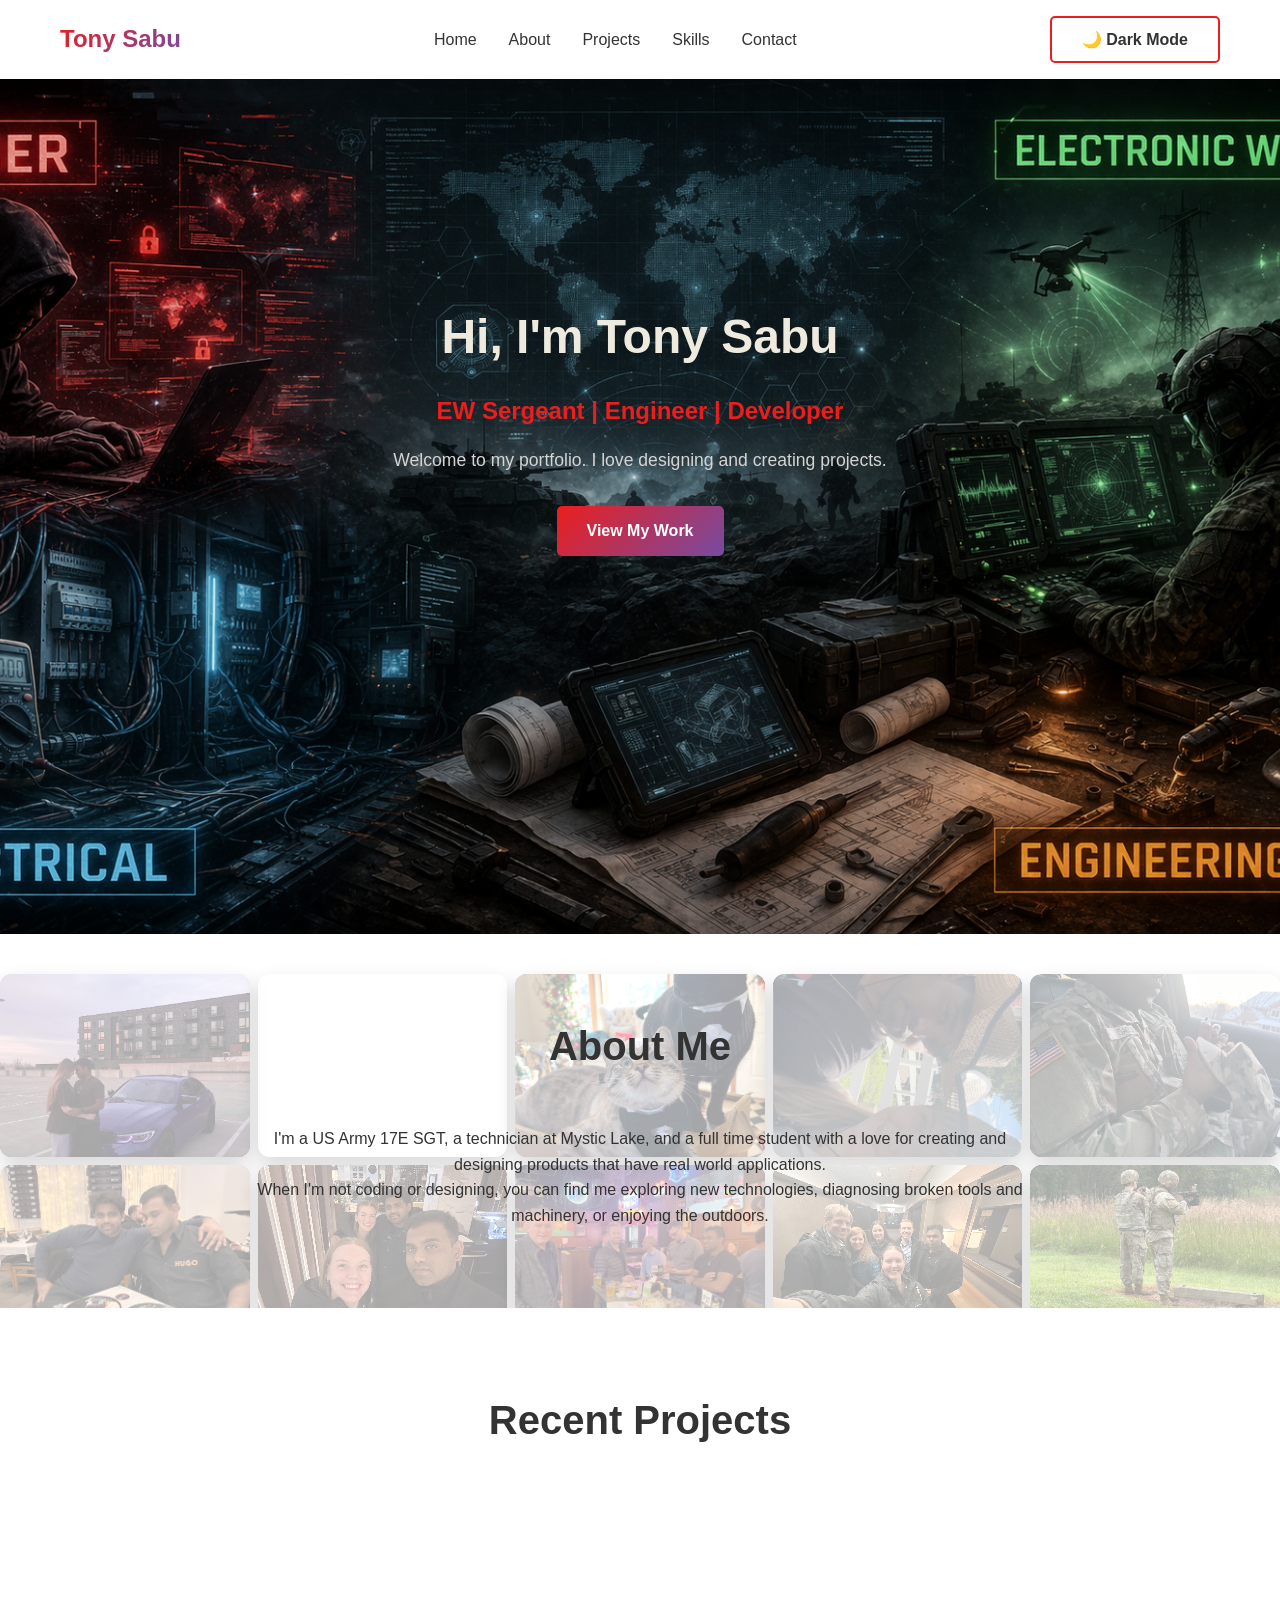
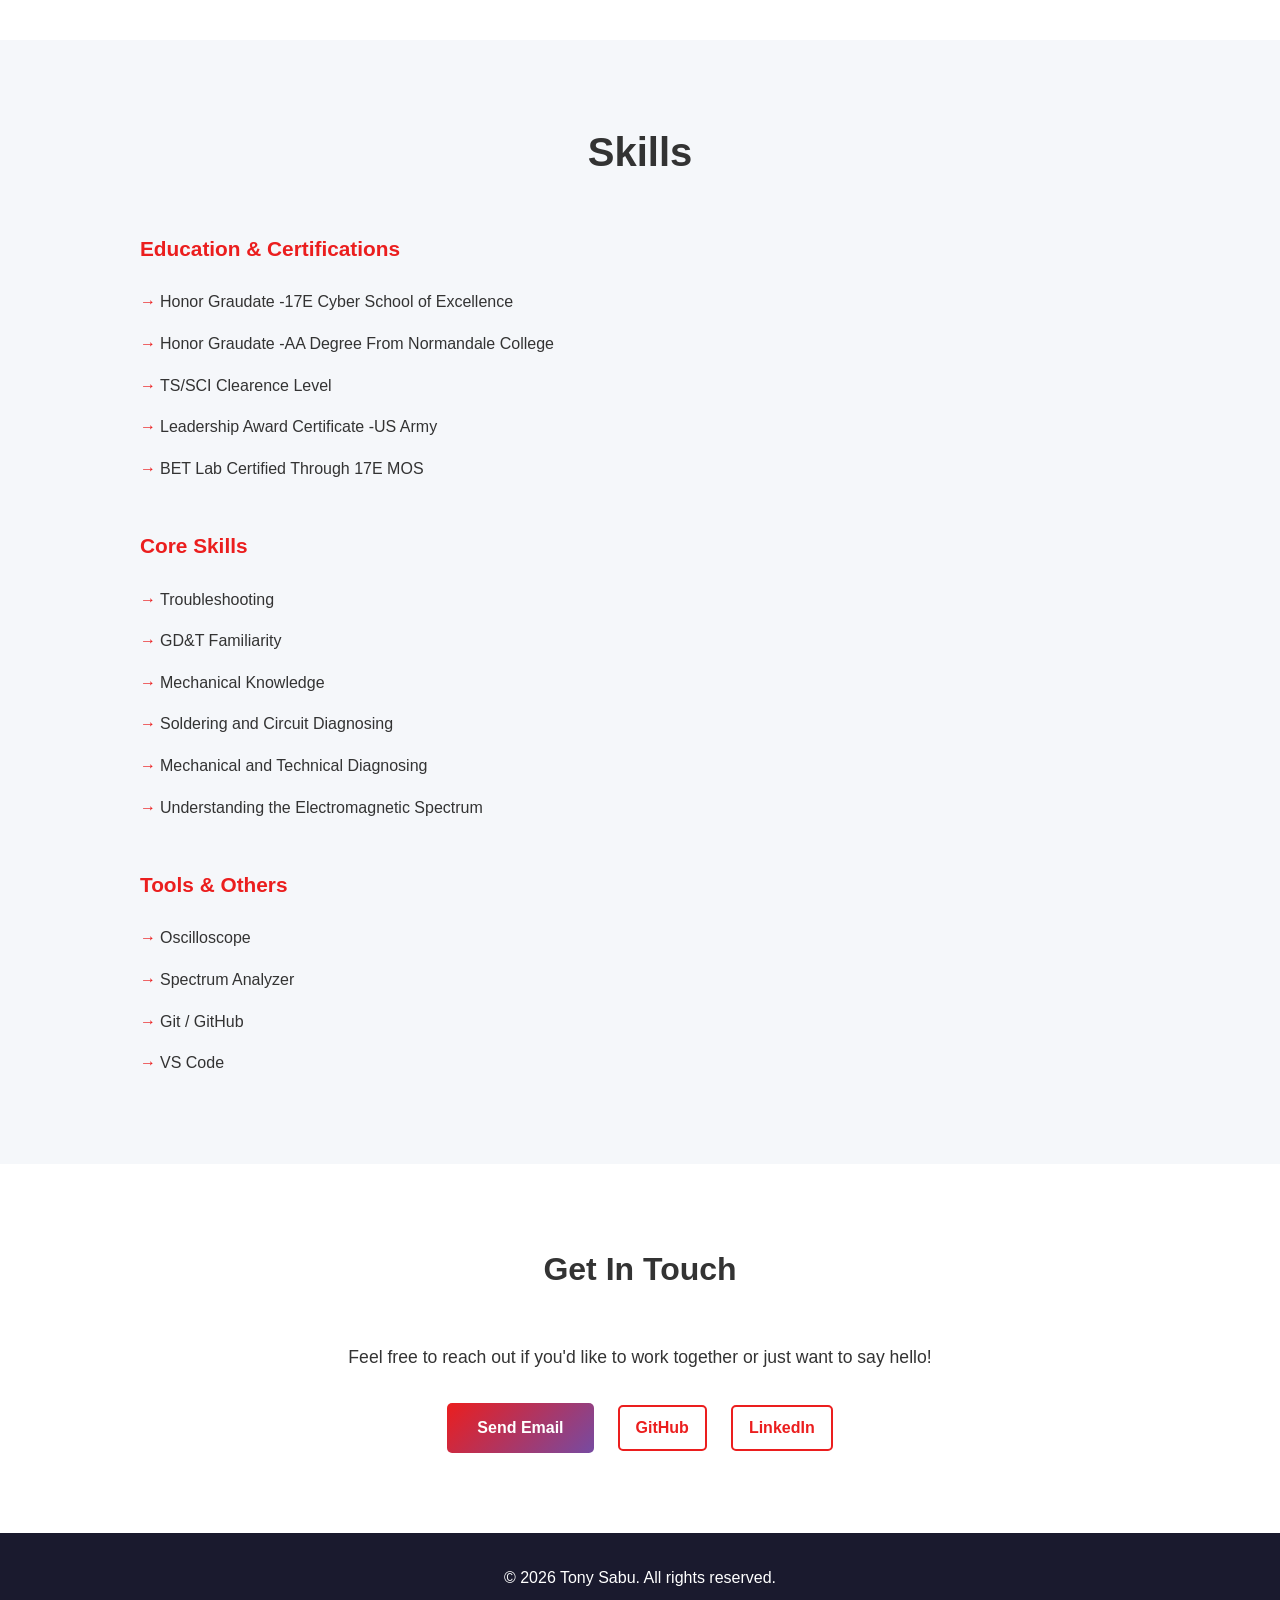
==== index.html @ 17c0d535 "Update index.html" ====
<!DOCTYPE html>
<html lang="en">
<head>
    <meta charset="UTF-8">
    <meta name="viewport" content="width=device-width, initial-scale=1.0">
    <meta name="description" content="Professional portfolio website">
    <title>Tony Sabu - Portfolio</title>
    <link rel="stylesheet" href="style.css">
</head>
<body>
    <!-- Navigation -->
    <nav class="navbar">
        <div class="container">
            <div class="logo">Tony Sabu</div>
            <ul class="nav-menu">
                <li><a href="#home" class="nav-link">Home</a></li>
                <li><a href="#about" class="nav-link">About</a></li>
                <li><a href="#projects" class="nav-link">Projects</a></li>
                <li><a href="#skills" class="nav-link">Skills</a></li>
                <li><a href="#contact" class="nav-link">Contact</a></li>
            </ul>
            <button id="themeToggle" class="btn btn-secondary theme-toggle" type="button" aria-label="Toggle dark mode">Dark Mode</button>
            <div class="hamburger">
                <span></span>
                <span></span>
                <span></span>
            </div>
        </div>
    </nav>

    <!-- Hero Section -->
    <section id="home" class="hero">
        <div class="container">
            <div class="hero-content">
                <h1>Hi, I'm Tony Sabu</h1>
                <p class="hero-subtitle">EW Sergeant | Engineer | Developer</p>
                <p class="hero-description">Welcome to my portfolio. I love designing and creating projects.</p>
                <a href="#projects" class="btn btn-primary">View My Work</a>
            </div>
        </div>
    </section>

    <!-- About Section -->
    <section id="about" class="about">
        <div class="container">
            <h2>About Me</h2>
            <div class="about-content">
                <p>I'm a US Army 17E SGT, a technician at Mystic Lake, and a full time student with a love for creating and designing products that have real world applications.</p>
                <p>When I'm not coding or designing, you can find me exploring new technologies, diagnosing broken tools and machinery, or enjoying the outdoors.</p>
            </div>
            <div class="about-grid">
                <div class="about-img" style="background-image: url('about1.JPEG')"></div>
                <div class="about-img" style="background-image: url('about2.JPG')"></div>
                <div class="about-img" style="background-image: url('about3.jpg')"></div>
                <div class="about-img" style="background-image: url('about4.JPG')"></div>
                <div class="about-img" style="background-image: url('about5.jpg')"></div>
                <div class="about-img" style="background-image: url('about6.jpg')"></div>
                <div class="about-img" style="background-image: url('about7.jpg')"></div>
                <div class="about-img" style="background-image: url('about8.JPEG')"></div>
                <div class="about-img" style="background-image: url('about9.jpg')"></div>
                <div class="about-img" style="background-image: url('about10.jpg')"></div>
                
            </div>
            
        </div>
    </section>

    <!-- Projects Section -->
    <section id="projects" class="projects">
        <div class="container">
            <h2>Recent Projects</h2>
            <div class="projects-grid">
                <!-- Project 1 -->
                <div class="project-card">
                    <div class="project-image" style="background: url('335ix%20Background1.jpg')center/cover no-repeat;/*linear-gradient(135deg, #667eea 0%, #764ba2 100%);*/"></div>
                    <div class="project-content">
                        <h3>Project 335ix BMW</h3>
                        <p>Rebuilt A N55 BMW Engine and Redesigned Headlights</p>
                        <div class="project-tags">
                            <span class="tag">Mechanical Knowledge</span>
                            <span class="tag">CAD</span>
                            <span class="tag">3D Printing</span>
                        </div>
                        <a href="project1" class="project-link">View Project →</a>
                    </div>
                </div>

                <!-- Project 2 -->
                <div class="project-card">
                    <div class="project-image" style="background: url('CBR600%20Background1.jpg')center/cover no-repeat;/*linear-gradient(135deg, #f093fb 0%, #f5576c 100%);*/"></div>
                    <div class="project-content">
                        <h3>Project CBR600RR Honda</h3>
                        <p>Diagnosed and Fixed Broken CBR600RR Honda Motorcycle</p>
                        <div class="project-tags">
                            <span class="tag">Mechanical Knowledge</span>
                            <span class="tag">Electrical Knowledge/Diagnosing</span>
                        </div>
                        <a href="project2" class="project-link">View Project →</a>
                    </div>
                </div>

                <!-- Project 3 -->
                <div class="project-card">
                    <div class="project-image" style="background: url('Horse%20Background2.jpg')center/cover no-repeat;/*linear-gradient(135deg, #4facfe 0%, #00f2fe 100%);*/"></div>
                    <div class="project-content">
                        <h3>Project Horse</h3>
                        <p>Designed a 3D Model of an Ancient Sculpture</p>
                        <div class="project-tags">
                            <span class="tag">3D Printing</span>
                            <span class="tag">Designing</span>
                            <span class="tag">Modeling</span>
                        </div>
                        <a href="project3" class="project-link">View Project →</a>
                    </div>
                </div>
            </div>
        </div>
    </section>

    <!-- Skills Section -->
    <section id="skills" class="skills">
        <div class="container">
            <h2>Skills</h2>
            <div class="skills-grid">
                <div class="skill-category">
                    <h3>Education & Certifications</h3>
                    <ul>
                        <li>Honor Graudate -17E Cyber School of Excellence</li>
                         <li>Honor Graudate -AA Degree From Normandale College</li>
                         <li>TS/SCI Clearence Level</li>
                         <li>Leadership Award Certificate -US Army</li>
                        <li>BET Lab Certified Through 17E MOS</li>
                    </ul>
                </div>
                <div class="skill-category">
                    <h3>Core Skills</h3>
                    <ul>
                        <li>Troubleshooting</li>
                        <li>GD&T Familiarity</li>
                        <li>Mechanical Knowledge</li>
                        <li>Soldering and Circuit Diagnosing</li>
                        <li>Mechanical and Technical Diagnosing</li>
                        <li>Understanding the Electromagnetic Spectrum</li>
                    </ul>
                </div>
                <div class="skill-category">
                    <h3>Tools & Others</h3>
                    <ul>
                        <li>Oscilloscope</li>
                        <li>Spectrum Analyzer</li>
                        <li>Git / GitHub</li>
                        <li>VS Code</li>
                    </ul>
                </div>
            </div>
        </div>
    </section>

    <!-- Contact Section -->
    <section id="contact" class="contact">
        <div class="container">
            <h2>Get In Touch</h2>
            <p>Feel free to reach out if you'd like to work together or just want to say hello!</p>
            <div class="contact-content">
                <a href="mailto:tonysabu21@gmail.com" class="btn btn-primary">Send Email</a>
                <div class="social-links">
                    <a href="https://github.com/tonysabu21" target="_blank" class="social-link">GitHub</a>
                    <a href="https://www.linkedin.com/in/tony-sabu21" target="_blank" class="social-link">LinkedIn</a>
                </div>
            </div>
        </div>
    </section>

    <!-- Footer -->
    <footer class="footer">
        <div class="container">
            <p>&copy; 2026 Tony Sabu. All rights reserved.</p>
        </div>
    </footer>

    <script src="script.js"></script>
<script>
const images = document.querySelectorAll('.about-img');

const observer = new IntersectionObserver((entries) => {
    entries.forEach((entry, index) => {
        if (entry.isIntersecting) {
            setTimeout(() => {
                entry.target.classList.add('show');
            }, index * 80); // stagger effect
        }
    });
}, {
    threshold: 0.2
});

images.forEach(img => observer.observe(img));
</script>
</body>
</html>
---- style.css ----
/* ==================== Variables & Reset ==================== */
:root {
    --primary-color: #eb1e1e; /*#667eea*/
    --secondary-color: #764ba2;
    --dark-bg: #1a1a2e;
    --light-bg: #f5f7fa;
    --text-dark: #333;
    --text-light: #d6d4d4;
    --white: #ffffff;
    --border-color: #e0e0e0;
    --transition: all 0.3s ease;
    --dull-white: #EEEADE;

    --bg: var(--white);
    --nav-bg: var(--white);
    --section-bg: var(--light-bg);
    --card-bg: var(--white);
    --text-color: var(--text-dark);
    --tag-bg: #eef1f6;
    --tag-text: var(--primary-color);
    --footer-bg: var(--dark-bg);
    --footer-text: var(--white);
}

* {
    margin: 0;
    padding: 0;
    box-sizing: border-box;
}

html {
    scroll-behavior: smooth;
}

body {
    font-family: 'Segoe UI', Tahoma, Geneva, Verdana, sans-serif;
    line-height: 1.6;
    color: var(--text-color);
    background-color: var(--bg);
}

body.dark-mode {
    --bg: #0e101a;
    --nav-bg: rgba(15, 18, 32, 0.96);
    --section-bg: #14182f;
    --card-bg: #1f233f;
    --text-color: #e6e8ff;
    --tag-bg: rgba(255, 255, 255, 0.08);
    --tag-text: #8ab4ff;
    --footer-bg: #0b0d19;
    --footer-text: #d6d4d4;
    --primary-color: #8b5cf6;
    --secondary-color: #38bdf8;
}

body.dark-mode .about-img::before {
    background: rgba(0, 0, 0, 0.55);
}

/* ==================== Container ==================== */
.container {
    max-width: 1200px;
    margin: 0 auto;
    padding: 0 20px;
}

/* ==================== Navigation ==================== */
.navbar {
    position: sticky;
    top: 0;
    background-color: var(--nav-bg);
    box-shadow: 0 2px 10px rgba(0, 0, 0, 0.1);
    z-index: 100;
}

.navbar .container {
    display: flex;
    justify-content: space-between;
    align-items: center;
    padding: 1rem 20px;
}

.theme-toggle {
    border: 2px solid var(--primary-color);
    background: transparent;
    color: var(--text-color);
    padding: 0.65rem 1rem;
    border-radius: 999px;
    font-weight: 600;
    transition: var(--transition);
}

.theme-toggle:hover,
.theme-toggle:focus {
    background: var(--primary-color);
    color: var(--white);
}

.logo {
    font-size: 1.5rem;
    font-weight: bold;
    background: linear-gradient(135deg, var(--primary-color), var(--secondary-color));
    -webkit-background-clip: text;
    -webkit-text-fill-color: transparent;
    background-clip: text;
}

.nav-menu {
    display: flex;
    list-style: none;
    gap: 2rem;
}

.nav-link {
    text-decoration: none;
    color: var(--text-color);
    width: 100%;
}

.hamburger {
    display: none;
    flex-direction: column;
    cursor: pointer;
}

.hamburger span {
    width: 25px;
    height: 3px;
    background-color: var(--text-color);
}

/* ==================== Hero Section ==================== */
.hero {
    
    background-image: url('Portfolio%20Background%202.png');
    background-size: cover;
    background-position: center;
    background-repeat: no-repeat;
    height: 95vh;
    padding: 220px 0;
    text-align: center;
    position: relative;
}

.hero::before {
    content: '';
    position: absolute;
    top: 0;
    left: 0;
    right: 0;
    bottom: 0;
    background: rgba(0, 0, 0, 0.1);
    z-index: 1;
}

.hero-content {
    position: relative;
    z-index: 2;
}

.hero-content h1 {
    font-size: 3rem;
    margin-bottom: 1rem;
    color: var(--dull-white);
}

.hero-subtitle {
    font-size: 1.5rem;
    color: var(--primary-color);
    margin-bottom: 1rem;
    font-weight: 600;
}

.hero-description {
    font-size: 1.1rem;
    color: var(--text-light);
    margin-bottom: 2rem;
}

/* ==================== Buttons ==================== */
.btn {
    display: inline-block;
    padding: 12px 30px;
    border: none;
    border-radius: 5px;
    font-size: 1rem;
    font-weight: 600;
    cursor: pointer;
    text-decoration: none;
    transition: var(--transition);
    text-align: center;
}

.btn-primary {
    background: linear-gradient(135deg, var(--primary-color), var(--secondary-color));
    color: var(--white);
}

.btn-secondary {
    border: 2px solid var(--primary-color);
    background: transparent;
    color: var(--text-color);
}

.btn-primary:hover,
.btn-secondary:hover {
    transform: translateY(-3px);
    box-shadow: 0 10px 25px rgba(102, 126, 234, 0.3);
}

/* ==================== About Section ==================== */
/*.about {
    padding: 80px 0;
    background-color: var(--section-bg);
}*/
.about {
    position: relative;
    padding: 80px 0;
    overflow: hidden;
}
.about h2,
.projects h2,
.skills h2,
.contact h2 {
    font-size: 2.5rem;
    margin-bottom: 3rem;
    text-align: center;
    color: var(--text-color);
}

.about-content {
    max-width: 800px;
    margin: 0 auto;
    text-align: center;
}

.about-content,
.about h2 {
    position: relative;
    z-index: 2;
}

.about-grid {
    position: absolute;
    inset: 0;
    display: grid;
    grid-template-columns: repeat(5, 1fr);
    gap: 8px;
    z-index: 0;
    opacity: 1;


}
/* ==================== About Images ==================== */
.about-img {
    width: 100%;
    padding-top: 70%;
    background-size: cover;
    background-position: center;
    border-radius: 12px;

    position: relative;
    overflow: hidden;

    transform: translateY(40px);
    transition: transform 0.4s ease, box-shadow 0.4s ease;

    box-shadow: 0 8px 20px rgba(0,0,0,0.15);
    cursor: pointer;
}

.about-img::before {
    content: "";
    position: absolute;
    inset: 0;

    background: rgba(255, 255, 255, 0.65);

    transition: opacity 0.35s ease;
    z-index: 1;
}

.about-img.show {
    opacity: 1;
    transform: translateY(0);
}
.about-img {
    position: relative;
}

.about-img > * {
    position: relative;
    z-index: 2;
}

.about-img:hover {
    transform: scale(1.07);
    box-shadow: 0 14px 35px rgba(0,0,0,0.25);
    z-index: 2;
}

.about-img:hover::before {
    opacity: 0;
}
/* responsive */
@media (max-width: 768px) {
    .about-grid {
        grid-template-columns: repeat(2, 1fr);
    }
}
/* when visible */
.about-img.show {
    opacity: 1;
    transform: translateY(0);
}

/* ==================== Projects Section ==================== */
.projects {
    padding: 80px 0;
}

.projects-grid {
    display: grid;
    grid-template-columns: repeat(auto-fit, minmax(300px, 1fr));
    gap: 30px;
}

.project-card {
    background: var(--card-bg);
    border-radius: 10px;
    overflow: hidden;
    box-shadow:  0 5px 15px rgba(0, 0, 0, 0.1);
    transition: var(--transition);
}

.project-card:hover {
    transform: translateY(-10px);
    box-shadow: 0 15px 30px rgba(0, 0, 0, 0.2);
}
.project-image {
    width: 100%;
    height: 300px;
    background-size: cover;
    background-position: center;
    background-repeat: no-repeat;
}
/*.project-image {
    width: 100%;
    height: 300px;
    background-size: cover;
    background-position: center;
}*/

.project-content {
    padding: 2rem;
}

.project-content h3 {
    font-size: 1.5rem;
    margin-bottom: 1rem;
    color: var(--text-color);
}

.project-content p {
    color: var(--text-color);
    margin-bottom: 1rem;
    font-size: 0.95rem;
}

.project-tags {
    display: flex;
    flex-wrap: wrap;
    gap: 0.5rem;
    margin-bottom: 1rem;
}

.tag {
    display: inline-block;
    background-color: var(--tag-bg);
    color: var(--tag-text);
    padding: 0.35rem 0.75rem;
    border-radius: 20px;
    font-size: 0.85rem;
    font-weight: 600;
}

.project-link {
    color: var(--primary-color);
    text-decoration: none;
    font-weight: 600;
    transition: var(--transition);
}

.project-link:hover {
    color: var(--secondary-color);
}

/* ==================== Skills Section ==================== */
.skills {
    padding: 80px 0;
    background-color: var(--section-bg);
}

.skills-grid {
    display: grid;
    grid-template-columns: repeat(auto-fit, minmax(250px, 1fr));
    gap: 40px;
    max-width: 1000px;
    margin: 0 auto;
}

.skill-category h3 {
    font-size: 1.3rem;
    color: var(--primary-color);
    margin-bottom: 1rem;
}

.skill-category ul {
    list-style: none;
}

.skill-category li {
    padding: 0.5rem 0;
    color: var(--text-color);
    position: relative;
    padding-left: 20px;
}

.skill-category li:before {
    content: '→';
    position: absolute;
    left: 0;
    color: var(--primary-color);
    font-weight: bold;
}

/* ==================== Contact Section ==================== */
.contact {
    padding: 80px 0;
    text-align: center;
}

.contact p {
    font-size: 1.1rem;
    color: var(--text-color);
    margin-bottom: 2rem;
    max-width: 600px;
    margin-left: auto;
    margin-right: auto;
}

.contact-content {
    display: flex;
    justify-content: center;
    align-items: center;
    gap: 3rem;
    flex-wrap: wrap;
}

.social-links {
    display: flex;
    gap: 1.5rem;
}

.social-link {
    color: var(--primary-color);
    text-decoration: none;
    font-weight: 600;
    transition: var(--transition);
    padding: 0.5rem 1rem;
    border: 2px solid var(--primary-color);
    border-radius: 5px;
}

.footer {
    background-color: var(--footer-bg);
    color: var(--footer-text);
    padding: 2rem 0;
    text-align: center;
}

.social-link:hover {
    background-color: var(--primary-color);
    color: var(--white);
}

@media (max-width: 768px) {
    .hamburger {
        display: flex;
    }

    .nav-menu {
        position: fixed;
        left: -100%;
        top: 70px;
        flex-direction: column;
        background-color: var(--nav-bg);
        width: 100%;
        text-align: center;
        transition: 0.3s;
        gap: 0;
        padding: 2rem 0;
    }

    .nav-menu.active {
        left: 0;
    }

    .nav-link {
        display: block;
        padding: 1rem;
    }

    .nav-link:after {
        display: none;
    }

    .hero-content h1 {
        font-size: 2rem;
    }

    .hero-subtitle {
        font-size: 1.2rem;
    }

    .hero {
        padding: 80px 0;
    }

    .about h2,
    .projects h2,
    .skills h2,
    .contact h2 {
        font-size: 2rem;
    }

    .projects-grid {
        grid-template-columns: 1fr;
    }

    .skills-grid {
        grid-template-columns: 1fr;
    }

    .contact-content {
        gap: 1.5rem;
    }
}

@media (max-width: 480px) {
    .hero-content h1 {
        font-size: 1.5rem;
    }

    .hero-subtitle {
        font-size: 1rem;
    }

    .about h2,
    .projects h2,
    .skills h2,
    .contact h2 {
        font-size: 1.5rem;
    }

    .social-links {
        flex-direction: column;
    }

    .contact-content {
        flex-direction: column;
    }
}
    .contact h2 {
        font-size: 2rem;
    }

    .projects-grid {
        grid-template-columns: 1fr;
    }

    .skills-grid {
        grid-template-columns: 1fr;
    }

    .contact-content {
        gap: 1.5rem;
    }


@media (max-width: 480px) {
    .hero-content h1 {
        font-size: 1.5rem;
    }

    .hero-subtitle {
        font-size: 1rem;
    }

    .about h2,
    .projects h2,
    .skills h2,
    .contact h2 {
        font-size: 1.5rem;
    }

    .social-links {
        flex-direction: column;
    }

    .contact-content {
        flex-direction: column;
    }
}
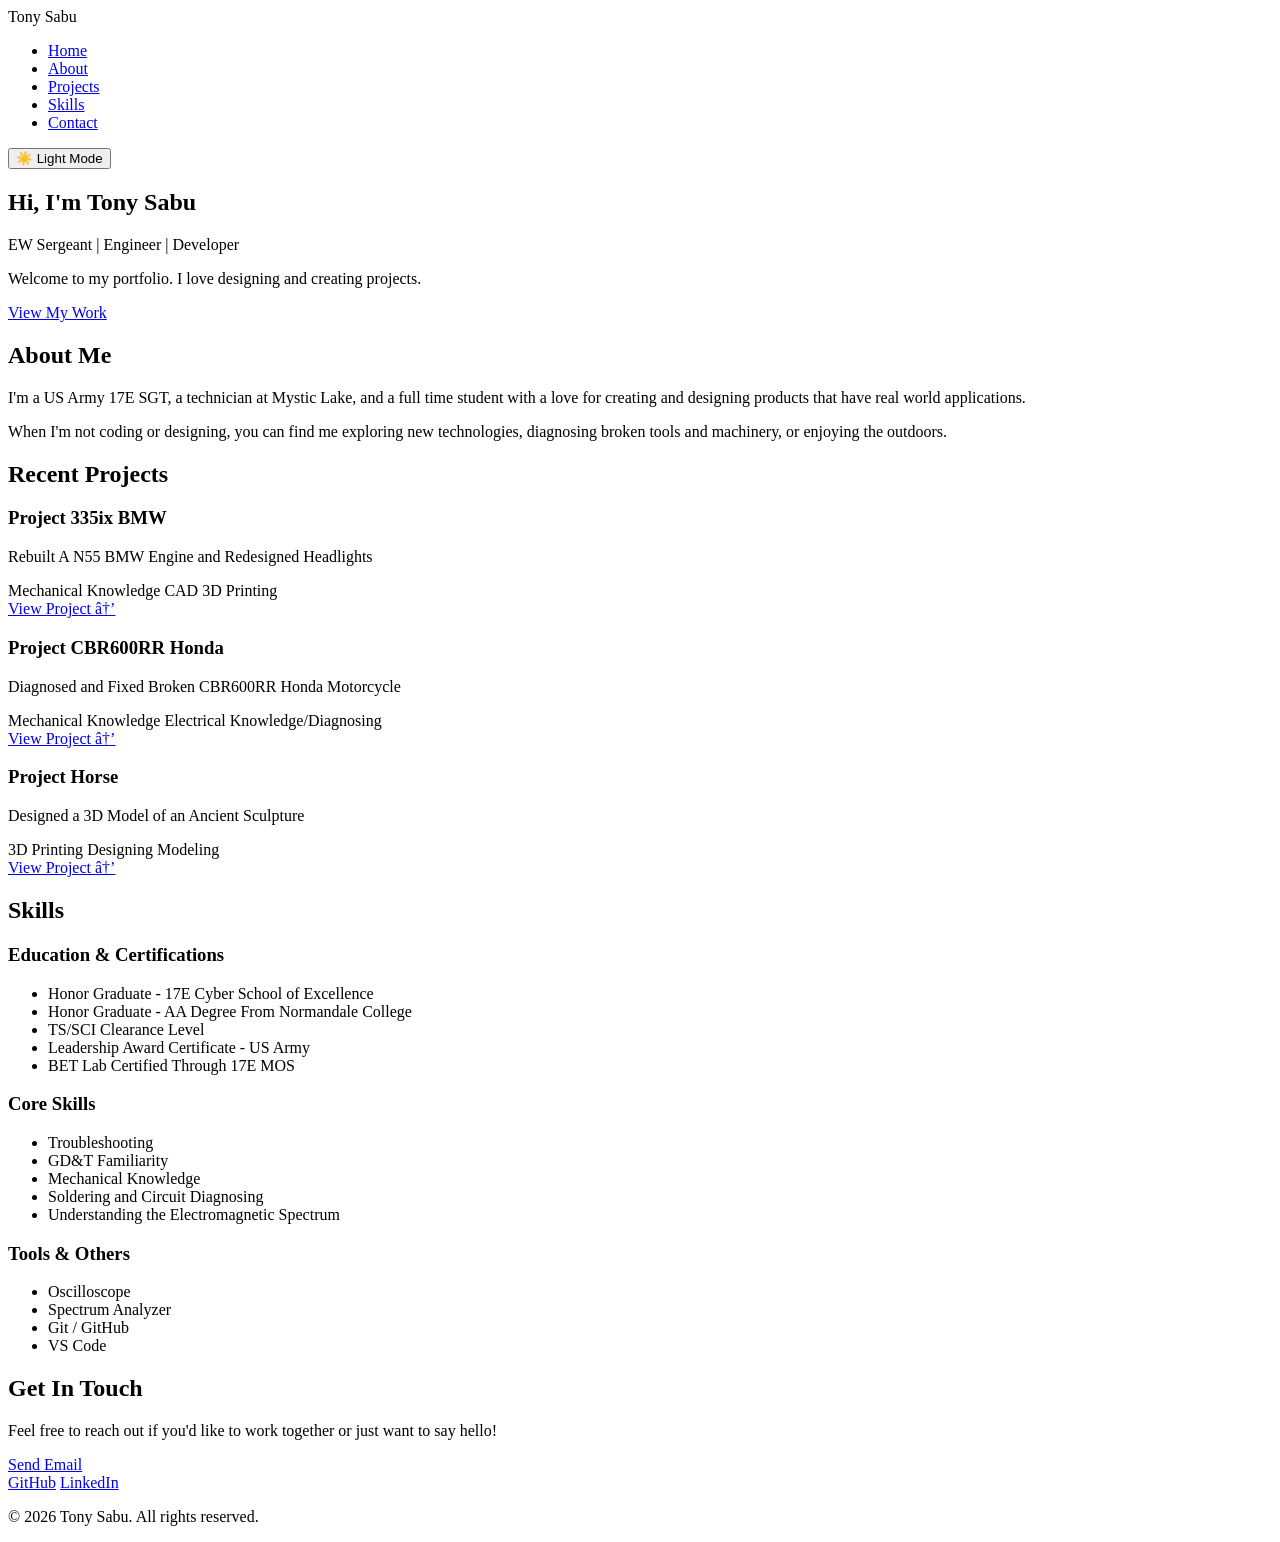
==== commit bc569460: "Update index.html" ====
--- a/index.html
+++ b/index.html
@@ -1,3 +1,4 @@
+<!--
 <!DOCTYPE html>
 <html lang="en">
 <head>
@@ -8,7 +9,7 @@
     <link rel="stylesheet" href="style.css">
 </head>
 <body>
-    <!-- Navigation -->
+    <!-- Navigation --
     <nav class="navbar">
         <div class="container">
             <div class="logo">Tony Sabu</div>
@@ -28,7 +29,7 @@
         </div>
     </nav>
 
-    <!-- Hero Section -->
+    <!-- Hero Section --
     <section id="home" class="hero">
         <div class="container">
             <div class="hero-content">
@@ -40,7 +41,7 @@
         </div>
     </section>
 
-    <!-- About Section -->
+    <!-- About Section --
     <section id="about" class="about">
         <div class="container">
             <h2>About Me</h2>
@@ -65,12 +66,12 @@
         </div>
     </section>
 
-    <!-- Projects Section -->
+    <!-- Projects Section --
     <section id="projects" class="projects">
         <div class="container">
             <h2>Recent Projects</h2>
             <div class="projects-grid">
-                <!-- Project 1 -->
+                <!-- Project 1 --
                 <div class="project-card">
                     <div class="project-image" style="background: url('335ix%20Background1.jpg')center/cover no-repeat;/*linear-gradient(135deg, #667eea 0%, #764ba2 100%);*/"></div>
                     <div class="project-content">
@@ -85,7 +86,7 @@
                     </div>
                 </div>
 
-                <!-- Project 2 -->
+                <!-- Project 2 --
                 <div class="project-card">
                     <div class="project-image" style="background: url('CBR600%20Background1.jpg')center/cover no-repeat;/*linear-gradient(135deg, #f093fb 0%, #f5576c 100%);*/"></div>
                     <div class="project-content">
@@ -99,7 +100,7 @@
                     </div>
                 </div>
 
-                <!-- Project 3 -->
+                <!-- Project 3 --
                 <div class="project-card">
                     <div class="project-image" style="background: url('Horse%20Background2.jpg')center/cover no-repeat;/*linear-gradient(135deg, #4facfe 0%, #00f2fe 100%);*/"></div>
                     <div class="project-content">
@@ -117,7 +118,7 @@
         </div>
     </section>
 
-    <!-- Skills Section -->
+    <!-- Skills Section --
     <section id="skills" class="skills">
         <div class="container">
             <h2>Skills</h2>
@@ -156,7 +157,7 @@
         </div>
     </section>
 
-    <!-- Contact Section -->
+    <!-- Contact Section --
     <section id="contact" class="contact">
         <div class="container">
             <h2>Get In Touch</h2>
@@ -171,7 +172,7 @@
         </div>
     </section>
 
-    <!-- Footer -->
+    <!-- Footer --
     <footer class="footer">
         <div class="container">
             <p>&copy; 2026 Tony Sabu. All rights reserved.</p>
@@ -198,3 +199,206 @@
 </script>
 </body>
 </html>
+//
+
+<!DOCTYPE html>
+<html lang="en">
+<head>
+    <meta charset="UTF-8">
+    <meta name="viewport" content="width=device-width, initial-scale=1.0">
+    <meta name="description" content="Professional portfolio website">
+    <title>Tony Sabu - Portfolio</title>
+    <link rel="stylesheet" href="style.css">
+</head>
+
+<body>
+    <!-- Navigation -->
+    <nav class="navbar">
+        <div class="container">
+            <div class="logo">Tony Sabu</div>
+            <ul class="nav-menu">
+                <li><a href="#home" class="nav-link">Home</a></li>
+                <li><a href="#about" class="nav-link">About</a></li>
+                <li><a href="#projects" class="nav-link">Projects</a></li>
+                <li><a href="#skills" class="nav-link">Skills</a></li>
+                <li><a href="#contact" class="nav-link">Contact</a></li>
+            </ul>
+
+            <button id="themeToggle" class="btn btn-secondary theme-toggle" type="button">
+                Dark Mode
+            </button>
+
+            <div class="hamburger">
+                <span></span>
+                <span></span>
+                <span></span>
+            </div>
+        </div>
+    </nav>
+
+    <!-- Hero -->
+    <section id="home" class="hero">
+        <div class="container">
+            <div class="hero-content">
+                <h1>Hi, I'm Tony Sabu</h1>
+                <p class="hero-subtitle">EW Sergeant | Engineer | Developer</p>
+                <p class="hero-description">
+                    Welcome to my portfolio. I love designing and creating projects.
+                </p>
+                <a href="#projects" class="btn btn-primary">View My Work</a>
+            </div>
+        </div>
+    </section>
+
+    <!-- About -->
+    <section id="about" class="about">
+        <div class="container">
+            <h2>About Me</h2>
+
+            <div class="about-content">
+                <p>
+                    I'm a US Army 17E SGT, a technician at Mystic Lake, and a full time student
+                    with a love for creating and designing products that have real world applications.
+                </p>
+                <p>
+                    When I'm not coding or designing, you can find me exploring new technologies,
+                    diagnosing broken tools and machinery, or enjoying the outdoors.
+                </p>
+            </div>
+
+            <div class="about-grid">
+                <div class="about-img" style="background-image:url('about1.JPEG')"></div>
+                <div class="about-img" style="background-image:url('about2.JPG')"></div>
+                <div class="about-img" style="background-image:url('about3.jpg')"></div>
+                <div class="about-img" style="background-image:url('about4.JPG')"></div>
+                <div class="about-img" style="background-image:url('about5.jpg')"></div>
+                <div class="about-img" style="background-image:url('about6.jpg')"></div>
+                <div class="about-img" style="background-image:url('about7.jpg')"></div>
+                <div class="about-img" style="background-image:url('about8.JPEG')"></div>
+                <div class="about-img" style="background-image:url('about9.jpg')"></div>
+                <div class="about-img" style="background-image:url('about10.jpg')"></div>
+            </div>
+        </div>
+    </section>
+
+    <!-- Projects (PREMIUM BACKGROUND ENABLED) -->
+    <section id="projects" class="projects section-bg projects-bg">
+        <div class="container">
+            <h2>Recent Projects</h2>
+
+            <div class="projects-grid">
+                <div class="project-card">
+                    <div class="project-image"
+                         style="background:url('335ix%20Background1.jpg') center/cover no-repeat;"></div>
+                    <div class="project-content">
+                        <h3>Project 335ix BMW</h3>
+                        <p>Rebuilt A N55 BMW Engine and Redesigned Headlights</p>
+                        <div class="project-tags">
+                            <span class="tag">Mechanical Knowledge</span>
+                            <span class="tag">CAD</span>
+                            <span class="tag">3D Printing</span>
+                        </div>
+                        <a href="project1" class="project-link">View Project →</a>
+                    </div>
+                </div>
+
+                <div class="project-card">
+                    <div class="project-image"
+                         style="background:url('CBR600%20Background1.jpg') center/cover no-repeat;"></div>
+                    <div class="project-content">
+                        <h3>Project CBR600RR Honda</h3>
+                        <p>Diagnosed and Fixed Broken CBR600RR Honda Motorcycle</p>
+                        <div class="project-tags">
+                            <span class="tag">Mechanical Knowledge</span>
+                            <span class="tag">Electrical Knowledge/Diagnosing</span>
+                        </div>
+                        <a href="project2" class="project-link">View Project →</a>
+                    </div>
+                </div>
+
+                <div class="project-card">
+                    <div class="project-image"
+                         style="background:url('Horse%20Background2.jpg') center/cover no-repeat;"></div>
+                    <div class="project-content">
+                        <h3>Project Horse</h3>
+                        <p>Designed a 3D Model of an Ancient Sculpture</p>
+                        <div class="project-tags">
+                            <span class="tag">3D Printing</span>
+                            <span class="tag">Designing</span>
+                            <span class="tag">Modeling</span>
+                        </div>
+                        <a href="project3" class="project-link">View Project →</a>
+                    </div>
+                </div>
+            </div>
+        </div>
+    </section>
+
+    <!-- Skills (PREMIUM BACKGROUND ENABLED) -->
+    <section id="skills" class="skills section-bg skills-bg">
+        <div class="container">
+            <h2>Skills</h2>
+
+            <div class="skills-grid">
+                <div class="skill-category">
+                    <h3>Education & Certifications</h3>
+                    <ul>
+                        <li>Honor Graduate - 17E Cyber School of Excellence</li>
+                        <li>Honor Graduate - AA Degree From Normandale College</li>
+                        <li>TS/SCI Clearance Level</li>
+                        <li>Leadership Award Certificate - US Army</li>
+                        <li>BET Lab Certified Through 17E MOS</li>
+                    </ul>
+                </div>
+
+                <div class="skill-category">
+                    <h3>Core Skills</h3>
+                    <ul>
+                        <li>Troubleshooting</li>
+                        <li>GD&T Familiarity</li>
+                        <li>Mechanical Knowledge</li>
+                        <li>Soldering and Circuit Diagnosing</li>
+                        <li>Understanding the Electromagnetic Spectrum</li>
+                    </ul>
+                </div>
+
+                <div class="skill-category">
+                    <h3>Tools & Others</h3>
+                    <ul>
+                        <li>Oscilloscope</li>
+                        <li>Spectrum Analyzer</li>
+                        <li>Git / GitHub</li>
+                        <li>VS Code</li>
+                    </ul>
+                </div>
+            </div>
+        </div>
+    </section>
+
+    <!-- Contact -->
+    <section id="contact" class="contact">
+        <div class="container">
+            <h2>Get In Touch</h2>
+            <p>Feel free to reach out if you'd like to work together or just want to say hello!</p>
+
+            <div class="contact-content">
+                <a href="mailto:tonysabu21@gmail.com" class="btn btn-primary">Send Email</a>
+
+                <div class="social-links">
+                    <a href="https://github.com/tonysabu21" target="_blank" class="social-link">GitHub</a>
+                    <a href="https://www.linkedin.com/in/tony-sabu21" target="_blank" class="social-link">LinkedIn</a>
+                </div>
+            </div>
+        </div>
+    </section>
+
+    <!-- Footer -->
+    <footer class="footer">
+        <div class="container">
+            <p>&copy; 2026 Tony Sabu. All rights reserved.</p>
+        </div>
+    </footer>
+
+    <script src="script.js"></script>
+</body>
+</html>
--- a/style.css
+++ b/style.css
@@ -1,6 +1,7 @@
 /* ==================== Variables & Reset ==================== */
+/*
 :root {
-    --primary-color: #eb1e1e; /*#667eea*/
+    --primary-color: #eb1e1e; 
     --secondary-color: #764ba2;
     --dark-bg: #1a1a2e;
     --light-bg: #f5f7fa;
@@ -58,6 +59,7 @@
 }
 
 /* ==================== Container ==================== */
+/*
 .container {
     max-width: 1200px;
     margin: 0 auto;
@@ -65,6 +67,7 @@
 }
 
 /* ==================== Navigation ==================== */
+/*
 .navbar {
     position: sticky;
     top: 0;
@@ -130,6 +133,7 @@
 }
 
 /* ==================== Hero Section ==================== */
+/*
 .hero {
     
     background-image: url('Portfolio%20Background%202.png');
@@ -178,6 +182,7 @@
 }
 
 /* ==================== Buttons ==================== */
+/*
 .btn {
     display: inline-block;
     padding: 12px 30px;
@@ -213,6 +218,7 @@
     padding: 80px 0;
     background-color: var(--section-bg);
 }*/
+/*
 .about {
     position: relative;
     padding: 80px 0;
@@ -252,6 +258,7 @@
 
 }
 /* ==================== About Images ==================== */
+/*
 .about-img {
     width: 100%;
     padding-top: 70%;
@@ -303,18 +310,21 @@
     opacity: 0;
 }
 /* responsive */
+/*
 @media (max-width: 768px) {
     .about-grid {
         grid-template-columns: repeat(2, 1fr);
     }
 }
 /* when visible */
+/*
 .about-img.show {
     opacity: 1;
     transform: translateY(0);
 }
 
 /* ==================== Projects Section ==================== */
+/*
 .projects {
     padding: 80px 0;
 }
@@ -344,12 +354,6 @@
     background-position: center;
     background-repeat: no-repeat;
 }
-/*.project-image {
-    width: 100%;
-    height: 300px;
-    background-size: cover;
-    background-position: center;
-}*/
 
 .project-content {
     padding: 2rem;
@@ -396,6 +400,7 @@
 }
 
 /* ==================== Skills Section ==================== */
+/*
 .skills {
     padding: 80px 0;
     background-color: var(--section-bg);
@@ -435,6 +440,7 @@
 }
 
 /* ==================== Contact Section ==================== */
+/*
 .contact {
     padding: 80px 0;
     text-align: center;
@@ -612,3 +618,224 @@
         flex-direction: column;
     }
 }
+*/
+/* ==================== VARIABLES & RESET ==================== */
+:root {
+    --primary-color: #eb1e1e;
+    --secondary-color: #764ba2;
+    --dark-bg: #1a1a2e;
+    --light-bg: #f5f7fa;
+    --text-dark: #333;
+    --text-light: #d6d4d4;
+    --white: #ffffff;
+    --border-color: #e0e0e0;
+    --transition: all 0.3s ease;
+    --dull-white: #EEEADE;
+
+    --bg: var(--white);
+    --nav-bg: var(--white);
+    --section-bg: var(--light-bg);
+    --card-bg: var(--white);
+    --text-color: var(--text-dark);
+    --tag-bg: #eef1f6;
+    --tag-text: var(--primary-color);
+    --footer-bg: var(--dark-bg);
+    --footer-text: var(--white);
+}
+
+* {
+    margin: 0;
+    padding: 0;
+    box-sizing: border-box;
+}
+
+html {
+    scroll-behavior: smooth;
+}
+
+body {
+    font-family: 'Segoe UI', Tahoma, Geneva, Verdana, sans-serif;
+    line-height: 1.6;
+    color: var(--text-color);
+    background-color: var(--bg);
+}
+
+/* ==================== DARK MODE ==================== */
+body.dark-mode {
+    --bg: #0e101a;
+    --nav-bg: rgba(15, 18, 32, 0.96);
+    --section-bg: #14182f;
+    --card-bg: #1f233f;
+    --text-color: #e6e8ff;
+    --tag-bg: rgba(255, 255, 255, 0.08);
+    --tag-text: #8ab4ff;
+    --footer-bg: #0b0d19;
+    --footer-text: #d6d4d4;
+    --primary-color: #8b5cf6;
+    --secondary-color: #38bdf8;
+}
+
+/* ==================== CONTAINER ==================== */
+.container {
+    max-width: 1200px;
+    margin: 0 auto;
+    padding: 0 20px;
+}
+
+/* ==================== NAV ==================== */
+.navbar {
+    position: sticky;
+    top: 0;
+    background-color: var(--nav-bg);
+    box-shadow: 0 2px 10px rgba(0, 0, 0, 0.1);
+    z-index: 100;
+}
+
+/* ==================== HERO ==================== */
+.hero {
+    background-image: url('Portfolio%20Background%202.png');
+    background-size: cover;
+    background-position: center;
+    height: 95vh;
+    position: relative;
+}
+
+.hero::before {
+    content: '';
+    position: absolute;
+    inset: 0;
+    background: rgba(0,0,0,0.1);
+}
+
+/* ==================== SECTION BACKGROUND SYSTEM (PREMIUM CORE) ==================== */
+.section-bg {
+    position: relative;
+    overflow: hidden;
+}
+
+/* image layer */
+.section-bg::after {
+    content: "";
+    position: absolute;
+    inset: 0;
+    background-size: cover;
+    background-position: center;
+    transform: scale(1.08);
+    filter: brightness(0.75) saturate(1.2);
+    z-index: 0;
+}
+
+/* dark overlay */
+.section-bg::before {
+    content: "";
+    position: absolute;
+    inset: 0;
+    background: linear-gradient(
+        to bottom,
+        rgba(0,0,0,0.55),
+        rgba(0,0,0,0.85)
+    );
+    z-index: 1;
+}
+
+/* content above */
+.section-bg > .container {
+    position: relative;
+    z-index: 2;
+}
+
+/* ==================== PROJECTS BACKGROUND ==================== */
+.projects-bg::after {
+    background-image: url("335ix Background1.jpg");
+}
+
+/* ==================== SKILLS BACKGROUND ==================== */
+.skills-bg::after {
+    background-image: url("skills-bg.jpg");
+}
+
+/* ==================== ABOUT ==================== */
+.about {
+    position: relative;
+    padding: 80px 0;
+}
+
+/* ==================== PROJECTS ==================== */
+.projects {
+    padding: 80px 0;
+}
+
+/* ==================== SKILLS ==================== */
+.skills {
+    padding: 80px 0;
+}
+
+/* ==================== PROJECT CARD ==================== */
+.project-card {
+    background: var(--card-bg);
+    border-radius: 10px;
+    overflow: hidden;
+    transition: var(--transition);
+}
+
+/* ==================== BUTTONS ==================== */
+.btn {
+    display: inline-block;
+    padding: 12px 30px;
+    border-radius: 5px;
+    transition: var(--transition);
+}
+
+/* ==================== BACK BUTTON FIX (no transparency issue) ==================== */
+.back-btn {
+    display: inline-flex;
+    align-items: center;
+    gap: 10px;
+
+    padding: 12px 18px;
+    margin: 20px auto;
+
+    background: rgba(20, 20, 30, 0.85);
+    border: 1px solid rgba(255,255,255,0.15);
+    border-radius: 12px;
+
+    color: #fff;
+    text-decoration: none;
+    font-weight: 600;
+
+    backdrop-filter: blur(12px);
+    transition: all 0.25s ease;
+}
+
+.back-btn:hover {
+    transform: translateY(-3px);
+}
+
+.back-btn .arrow {
+    transition: transform 0.3s ease;
+}
+
+.back-btn:hover .arrow {
+    transform: translateX(-6px);
+}
+
+/* ==================== ABOUT GRID ==================== */
+.about-grid {
+    position: absolute;
+    inset: 0;
+    display: grid;
+    grid-template-columns: repeat(5, 1fr);
+    gap: 8px;
+    z-index: 0;
+}
+
+/* ==================== RESPONSIVE ==================== */
+@media (max-width: 768px) {
+    .about-grid {
+        grid-template-columns: repeat(2, 1fr);
+    }
+
+    .projects-grid {
+        grid-template-columns: 1fr;
+    }
+}
--- a/style.css
+++ b/style.css
@@ -1,6 +1,7 @@
 /* ==================== Variables & Reset ==================== */
+/*
 :root {
-    --primary-color: #eb1e1e; /*#667eea*/
+    --primary-color: #eb1e1e; 
     --secondary-color: #764ba2;
     --dark-bg: #1a1a2e;
     --light-bg: #f5f7fa;
@@ -58,6 +59,7 @@
 }
 
 /* ==================== Container ==================== */
+/*
 .container {
     max-width: 1200px;
     margin: 0 auto;
@@ -65,6 +67,7 @@
 }
 
 /* ==================== Navigation ==================== */
+/*
 .navbar {
     position: sticky;
     top: 0;
@@ -130,6 +133,7 @@
 }
 
 /* ==================== Hero Section ==================== */
+/*
 .hero {
     
     background-image: url('Portfolio%20Background%202.png');
@@ -178,6 +182,7 @@
 }
 
 /* ==================== Buttons ==================== */
+/*
 .btn {
     display: inline-block;
     padding: 12px 30px;
@@ -213,6 +218,7 @@
     padding: 80px 0;
     background-color: var(--section-bg);
 }*/
+/*
 .about {
     position: relative;
     padding: 80px 0;
@@ -252,6 +258,7 @@
 
 }
 /* ==================== About Images ==================== */
+/*
 .about-img {
     width: 100%;
     padding-top: 70%;
@@ -303,18 +310,21 @@
     opacity: 0;
 }
 /* responsive */
+/*
 @media (max-width: 768px) {
     .about-grid {
         grid-template-columns: repeat(2, 1fr);
     }
 }
 /* when visible */
+/*
 .about-img.show {
     opacity: 1;
     transform: translateY(0);
 }
 
 /* ==================== Projects Section ==================== */
+/*
 .projects {
     padding: 80px 0;
 }
@@ -344,12 +354,6 @@
     background-position: center;
     background-repeat: no-repeat;
 }
-/*.project-image {
-    width: 100%;
-    height: 300px;
-    background-size: cover;
-    background-position: center;
-}*/
 
 .project-content {
     padding: 2rem;
@@ -396,6 +400,7 @@
 }
 
 /* ==================== Skills Section ==================== */
+/*
 .skills {
     padding: 80px 0;
     background-color: var(--section-bg);
@@ -435,6 +440,7 @@
 }
 
 /* ==================== Contact Section ==================== */
+/*
 .contact {
     padding: 80px 0;
     text-align: center;
@@ -612,3 +618,224 @@
         flex-direction: column;
     }
 }
+*/
+/* ==================== VARIABLES & RESET ==================== */
+:root {
+    --primary-color: #eb1e1e;
+    --secondary-color: #764ba2;
+    --dark-bg: #1a1a2e;
+    --light-bg: #f5f7fa;
+    --text-dark: #333;
+    --text-light: #d6d4d4;
+    --white: #ffffff;
+    --border-color: #e0e0e0;
+    --transition: all 0.3s ease;
+    --dull-white: #EEEADE;
+
+    --bg: var(--white);
+    --nav-bg: var(--white);
+    --section-bg: var(--light-bg);
+    --card-bg: var(--white);
+    --text-color: var(--text-dark);
+    --tag-bg: #eef1f6;
+    --tag-text: var(--primary-color);
+    --footer-bg: var(--dark-bg);
+    --footer-text: var(--white);
+}
+
+* {
+    margin: 0;
+    padding: 0;
+    box-sizing: border-box;
+}
+
+html {
+    scroll-behavior: smooth;
+}
+
+body {
+    font-family: 'Segoe UI', Tahoma, Geneva, Verdana, sans-serif;
+    line-height: 1.6;
+    color: var(--text-color);
+    background-color: var(--bg);
+}
+
+/* ==================== DARK MODE ==================== */
+body.dark-mode {
+    --bg: #0e101a;
+    --nav-bg: rgba(15, 18, 32, 0.96);
+    --section-bg: #14182f;
+    --card-bg: #1f233f;
+    --text-color: #e6e8ff;
+    --tag-bg: rgba(255, 255, 255, 0.08);
+    --tag-text: #8ab4ff;
+    --footer-bg: #0b0d19;
+    --footer-text: #d6d4d4;
+    --primary-color: #8b5cf6;
+    --secondary-color: #38bdf8;
+}
+
+/* ==================== CONTAINER ==================== */
+.container {
+    max-width: 1200px;
+    margin: 0 auto;
+    padding: 0 20px;
+}
+
+/* ==================== NAV ==================== */
+.navbar {
+    position: sticky;
+    top: 0;
+    background-color: var(--nav-bg);
+    box-shadow: 0 2px 10px rgba(0, 0, 0, 0.1);
+    z-index: 100;
+}
+
+/* ==================== HERO ==================== */
+.hero {
+    background-image: url('Portfolio%20Background%202.png');
+    background-size: cover;
+    background-position: center;
+    height: 95vh;
+    position: relative;
+}
+
+.hero::before {
+    content: '';
+    position: absolute;
+    inset: 0;
+    background: rgba(0,0,0,0.1);
+}
+
+/* ==================== SECTION BACKGROUND SYSTEM (PREMIUM CORE) ==================== */
+.section-bg {
+    position: relative;
+    overflow: hidden;
+}
+
+/* image layer */
+.section-bg::after {
+    content: "";
+    position: absolute;
+    inset: 0;
+    background-size: cover;
+    background-position: center;
+    transform: scale(1.08);
+    filter: brightness(0.75) saturate(1.2);
+    z-index: 0;
+}
+
+/* dark overlay */
+.section-bg::before {
+    content: "";
+    position: absolute;
+    inset: 0;
+    background: linear-gradient(
+        to bottom,
+        rgba(0,0,0,0.55),
+        rgba(0,0,0,0.85)
+    );
+    z-index: 1;
+}
+
+/* content above */
+.section-bg > .container {
+    position: relative;
+    z-index: 2;
+}
+
+/* ==================== PROJECTS BACKGROUND ==================== */
+.projects-bg::after {
+    background-image: url("335ix Background1.jpg");
+}
+
+/* ==================== SKILLS BACKGROUND ==================== */
+.skills-bg::after {
+    background-image: url("skills-bg.jpg");
+}
+
+/* ==================== ABOUT ==================== */
+.about {
+    position: relative;
+    padding: 80px 0;
+}
+
+/* ==================== PROJECTS ==================== */
+.projects {
+    padding: 80px 0;
+}
+
+/* ==================== SKILLS ==================== */
+.skills {
+    padding: 80px 0;
+}
+
+/* ==================== PROJECT CARD ==================== */
+.project-card {
+    background: var(--card-bg);
+    border-radius: 10px;
+    overflow: hidden;
+    transition: var(--transition);
+}
+
+/* ==================== BUTTONS ==================== */
+.btn {
+    display: inline-block;
+    padding: 12px 30px;
+    border-radius: 5px;
+    transition: var(--transition);
+}
+
+/* ==================== BACK BUTTON FIX (no transparency issue) ==================== */
+.back-btn {
+    display: inline-flex;
+    align-items: center;
+    gap: 10px;
+
+    padding: 12px 18px;
+    margin: 20px auto;
+
+    background: rgba(20, 20, 30, 0.85);
+    border: 1px solid rgba(255,255,255,0.15);
+    border-radius: 12px;
+
+    color: #fff;
+    text-decoration: none;
+    font-weight: 600;
+
+    backdrop-filter: blur(12px);
+    transition: all 0.25s ease;
+}
+
+.back-btn:hover {
+    transform: translateY(-3px);
+}
+
+.back-btn .arrow {
+    transition: transform 0.3s ease;
+}
+
+.back-btn:hover .arrow {
+    transform: translateX(-6px);
+}
+
+/* ==================== ABOUT GRID ==================== */
+.about-grid {
+    position: absolute;
+    inset: 0;
+    display: grid;
+    grid-template-columns: repeat(5, 1fr);
+    gap: 8px;
+    z-index: 0;
+}
+
+/* ==================== RESPONSIVE ==================== */
+@media (max-width: 768px) {
+    .about-grid {
+        grid-template-columns: repeat(2, 1fr);
+    }
+
+    .projects-grid {
+        grid-template-columns: 1fr;
+    }
+}
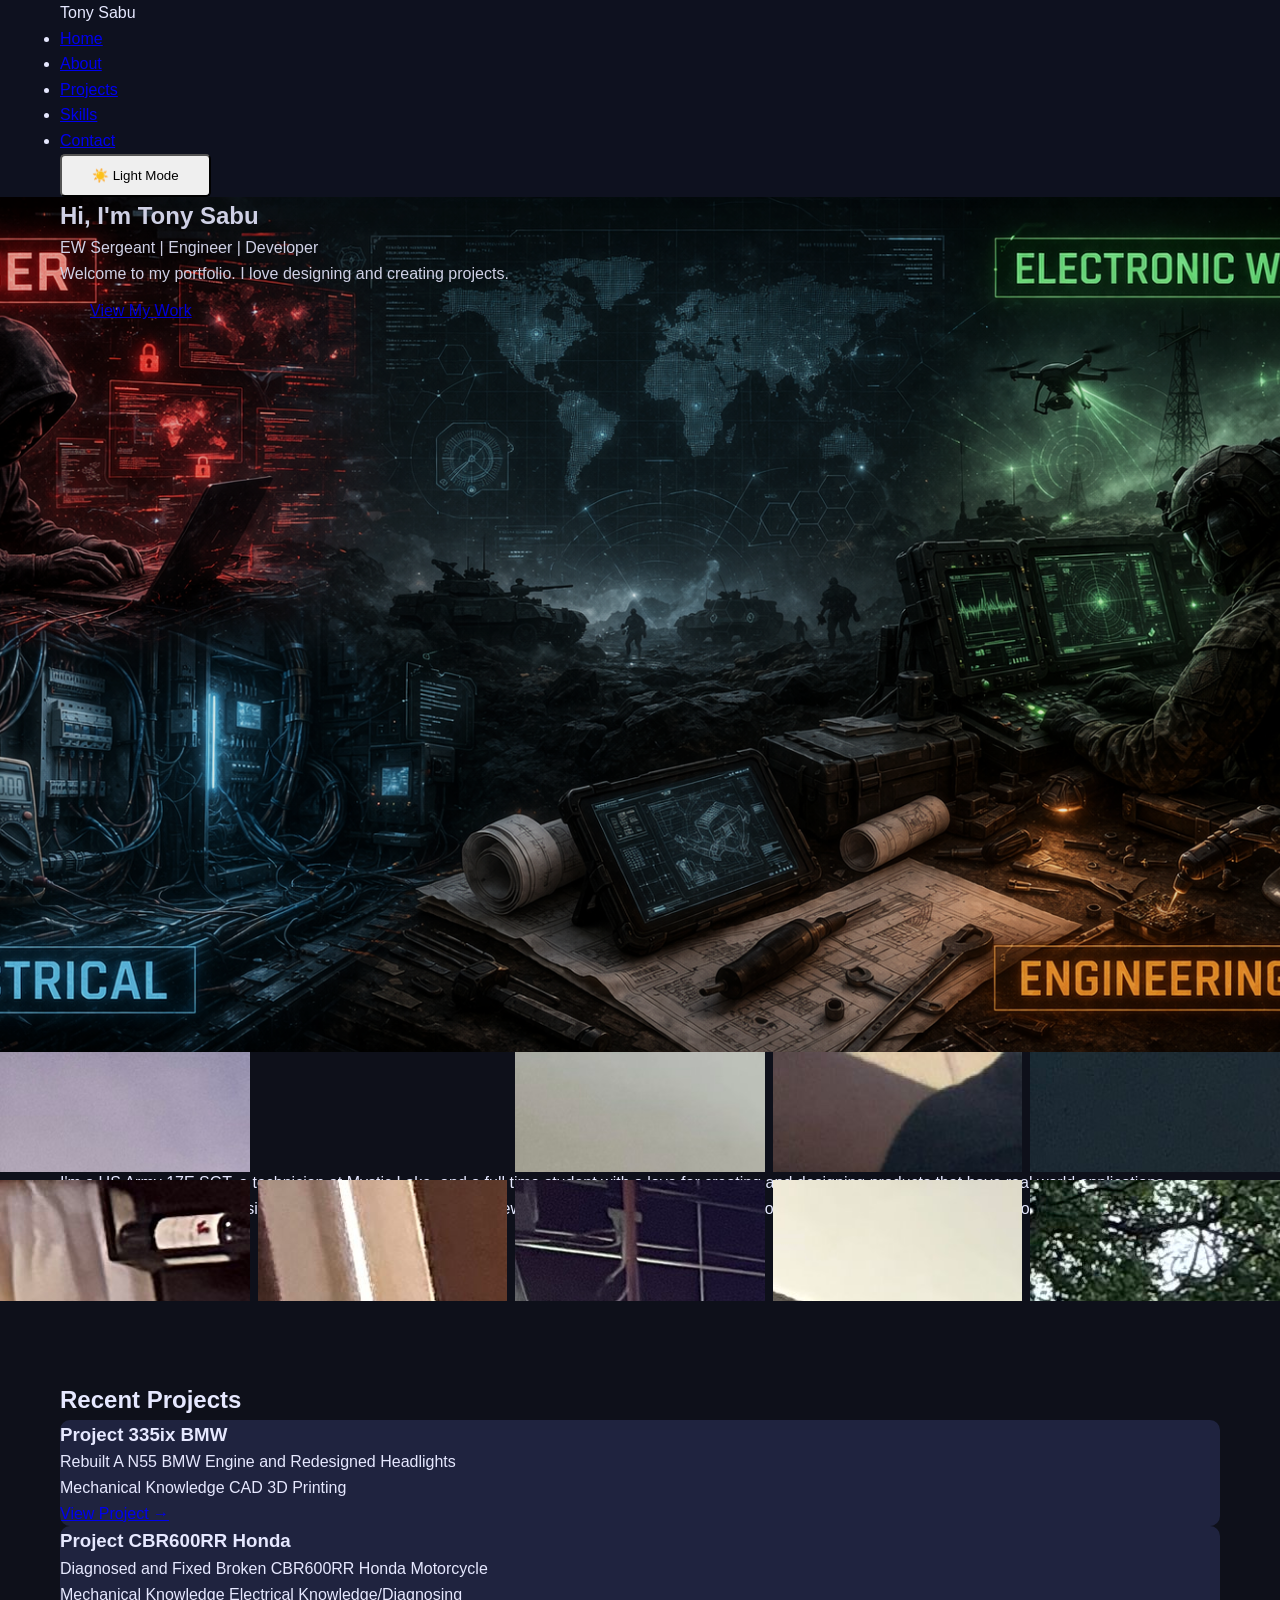
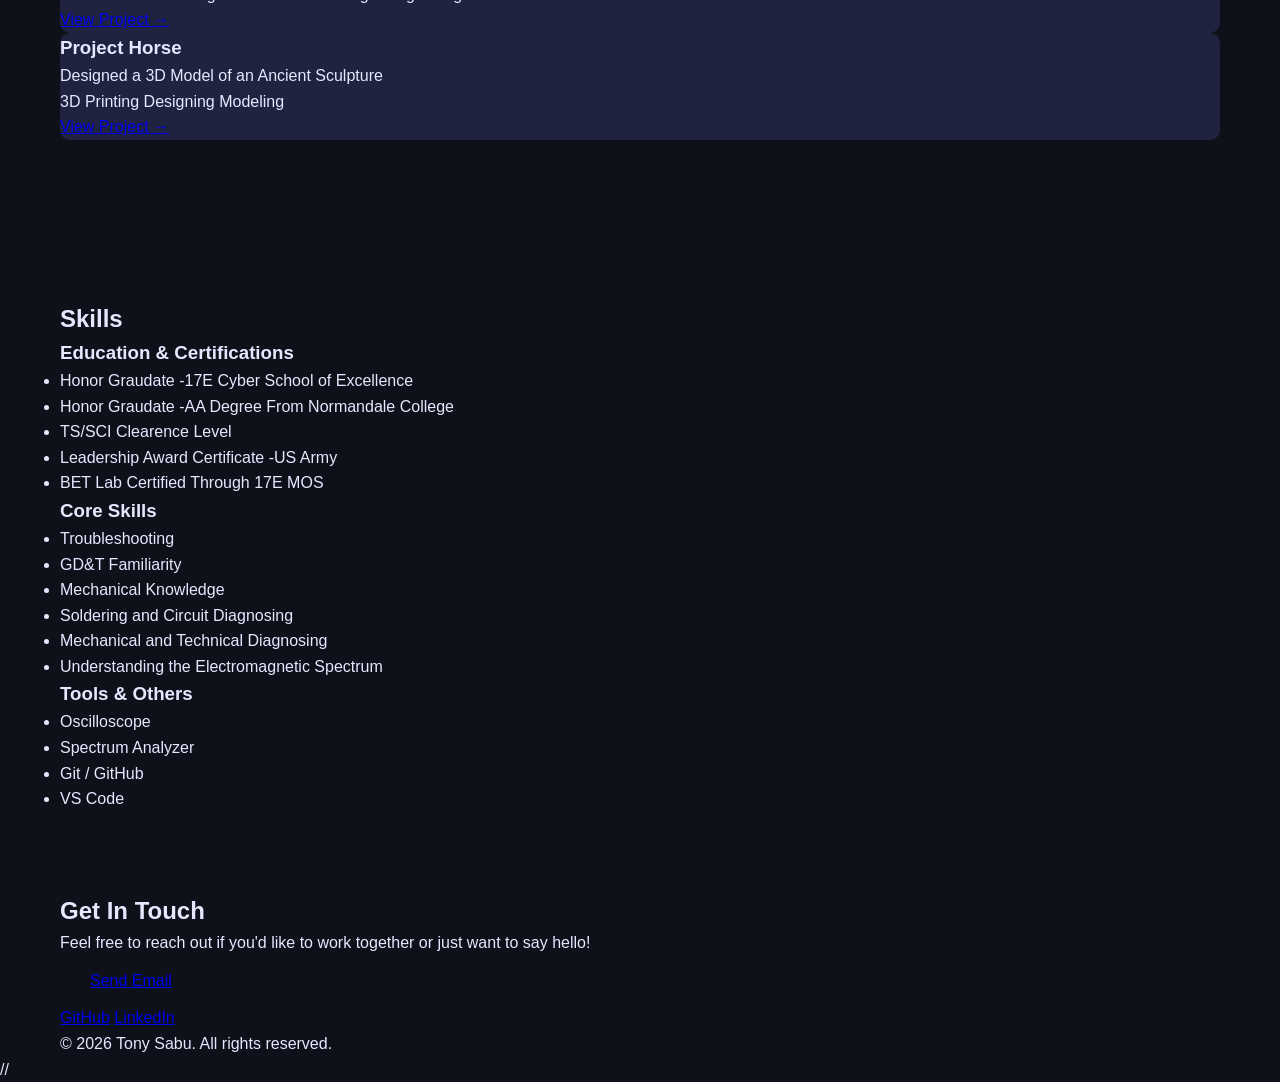
==== commit 6f0b859a: "Update index.html" ====
--- a/index.html
+++ b/index.html
@@ -1,4 +1,3 @@
-<!--
 <!DOCTYPE html>
 <html lang="en">
 <head>
@@ -9,7 +8,7 @@
     <link rel="stylesheet" href="style.css">
 </head>
 <body>
-    <!-- Navigation --
+    <!-- Navigation -->
     <nav class="navbar">
         <div class="container">
             <div class="logo">Tony Sabu</div>
@@ -29,7 +28,7 @@
         </div>
     </nav>
 
-    <!-- Hero Section --
+    <!-- Hero Section -->
     <section id="home" class="hero">
         <div class="container">
             <div class="hero-content">
@@ -41,7 +40,7 @@
         </div>
     </section>
 
-    <!-- About Section --
+    <!-- About Section -->
     <section id="about" class="about">
         <div class="container">
             <h2>About Me</h2>
@@ -66,12 +65,12 @@
         </div>
     </section>
 
-    <!-- Projects Section --
+    <!-- Projects Section -->
     <section id="projects" class="projects">
         <div class="container">
             <h2>Recent Projects</h2>
             <div class="projects-grid">
-                <!-- Project 1 --
+                <!-- Project 1 -->
                 <div class="project-card">
                     <div class="project-image" style="background: url('335ix%20Background1.jpg')center/cover no-repeat;/*linear-gradient(135deg, #667eea 0%, #764ba2 100%);*/"></div>
                     <div class="project-content">
@@ -86,7 +85,7 @@
                     </div>
                 </div>
 
-                <!-- Project 2 --
+                <!-- Project 2 -->
                 <div class="project-card">
                     <div class="project-image" style="background: url('CBR600%20Background1.jpg')center/cover no-repeat;/*linear-gradient(135deg, #f093fb 0%, #f5576c 100%);*/"></div>
                     <div class="project-content">
@@ -100,7 +99,7 @@
                     </div>
                 </div>
 
-                <!-- Project 3 --
+                <!-- Project 3 -->
                 <div class="project-card">
                     <div class="project-image" style="background: url('Horse%20Background2.jpg')center/cover no-repeat;/*linear-gradient(135deg, #4facfe 0%, #00f2fe 100%);*/"></div>
                     <div class="project-content">
@@ -118,7 +117,7 @@
         </div>
     </section>
 
-    <!-- Skills Section --
+    <!-- Skills Section -->
     <section id="skills" class="skills">
         <div class="container">
             <h2>Skills</h2>
@@ -157,7 +156,7 @@
         </div>
     </section>
 
-    <!-- Contact Section --
+    <!-- Contact Section -->
     <section id="contact" class="contact">
         <div class="container">
             <h2>Get In Touch</h2>
@@ -172,7 +171,7 @@
         </div>
     </section>
 
-    <!-- Footer --
+    <!-- Footer -->
     <footer class="footer">
         <div class="container">
             <p>&copy; 2026 Tony Sabu. All rights reserved.</p>
@@ -212,193 +211,5 @@
 </head>
 
 <body>
-    <!-- Navigation -->
-    <nav class="navbar">
-        <div class="container">
-            <div class="logo">Tony Sabu</div>
-            <ul class="nav-menu">
-                <li><a href="#home" class="nav-link">Home</a></li>
-                <li><a href="#about" class="nav-link">About</a></li>
-                <li><a href="#projects" class="nav-link">Projects</a></li>
-                <li><a href="#skills" class="nav-link">Skills</a></li>
-                <li><a href="#contact" class="nav-link">Contact</a></li>
-            </ul>
-
-            <button id="themeToggle" class="btn btn-secondary theme-toggle" type="button">
-                Dark Mode
-            </button>
-
-            <div class="hamburger">
-                <span></span>
-                <span></span>
-                <span></span>
-            </div>
-        </div>
-    </nav>
-
-    <!-- Hero -->
-    <section id="home" class="hero">
-        <div class="container">
-            <div class="hero-content">
-                <h1>Hi, I'm Tony Sabu</h1>
-                <p class="hero-subtitle">EW Sergeant | Engineer | Developer</p>
-                <p class="hero-description">
-                    Welcome to my portfolio. I love designing and creating projects.
-                </p>
-                <a href="#projects" class="btn btn-primary">View My Work</a>
-            </div>
-        </div>
-    </section>
-
-    <!-- About -->
-    <section id="about" class="about">
-        <div class="container">
-            <h2>About Me</h2>
-
-            <div class="about-content">
-                <p>
-                    I'm a US Army 17E SGT, a technician at Mystic Lake, and a full time student
-                    with a love for creating and designing products that have real world applications.
-                </p>
-                <p>
-                    When I'm not coding or designing, you can find me exploring new technologies,
-                    diagnosing broken tools and machinery, or enjoying the outdoors.
-                </p>
-            </div>
-
-            <div class="about-grid">
-                <div class="about-img" style="background-image:url('about1.JPEG')"></div>
-                <div class="about-img" style="background-image:url('about2.JPG')"></div>
-                <div class="about-img" style="background-image:url('about3.jpg')"></div>
-                <div class="about-img" style="background-image:url('about4.JPG')"></div>
-                <div class="about-img" style="background-image:url('about5.jpg')"></div>
-                <div class="about-img" style="background-image:url('about6.jpg')"></div>
-                <div class="about-img" style="background-image:url('about7.jpg')"></div>
-                <div class="about-img" style="background-image:url('about8.JPEG')"></div>
-                <div class="about-img" style="background-image:url('about9.jpg')"></div>
-                <div class="about-img" style="background-image:url('about10.jpg')"></div>
-            </div>
-        </div>
-    </section>
-
-    <!-- Projects (PREMIUM BACKGROUND ENABLED) -->
-    <section id="projects" class="projects section-bg projects-bg">
-        <div class="container">
-            <h2>Recent Projects</h2>
-
-            <div class="projects-grid">
-                <div class="project-card">
-                    <div class="project-image"
-                         style="background:url('335ix%20Background1.jpg') center/cover no-repeat;"></div>
-                    <div class="project-content">
-                        <h3>Project 335ix BMW</h3>
-                        <p>Rebuilt A N55 BMW Engine and Redesigned Headlights</p>
-                        <div class="project-tags">
-                            <span class="tag">Mechanical Knowledge</span>
-                            <span class="tag">CAD</span>
-                            <span class="tag">3D Printing</span>
-                        </div>
-                        <a href="project1" class="project-link">View Project →</a>
-                    </div>
-                </div>
-
-                <div class="project-card">
-                    <div class="project-image"
-                         style="background:url('CBR600%20Background1.jpg') center/cover no-repeat;"></div>
-                    <div class="project-content">
-                        <h3>Project CBR600RR Honda</h3>
-                        <p>Diagnosed and Fixed Broken CBR600RR Honda Motorcycle</p>
-                        <div class="project-tags">
-                            <span class="tag">Mechanical Knowledge</span>
-                            <span class="tag">Electrical Knowledge/Diagnosing</span>
-                        </div>
-                        <a href="project2" class="project-link">View Project →</a>
-                    </div>
-                </div>
-
-                <div class="project-card">
-                    <div class="project-image"
-                         style="background:url('Horse%20Background2.jpg') center/cover no-repeat;"></div>
-                    <div class="project-content">
-                        <h3>Project Horse</h3>
-                        <p>Designed a 3D Model of an Ancient Sculpture</p>
-                        <div class="project-tags">
-                            <span class="tag">3D Printing</span>
-                            <span class="tag">Designing</span>
-                            <span class="tag">Modeling</span>
-                        </div>
-                        <a href="project3" class="project-link">View Project →</a>
-                    </div>
-                </div>
-            </div>
-        </div>
-    </section>
-
-    <!-- Skills (PREMIUM BACKGROUND ENABLED) -->
-    <section id="skills" class="skills section-bg skills-bg">
-        <div class="container">
-            <h2>Skills</h2>
-
-            <div class="skills-grid">
-                <div class="skill-category">
-                    <h3>Education & Certifications</h3>
-                    <ul>
-                        <li>Honor Graduate - 17E Cyber School of Excellence</li>
-                        <li>Honor Graduate - AA Degree From Normandale College</li>
-                        <li>TS/SCI Clearance Level</li>
-                        <li>Leadership Award Certificate - US Army</li>
-                        <li>BET Lab Certified Through 17E MOS</li>
-                    </ul>
-                </div>
-
-                <div class="skill-category">
-                    <h3>Core Skills</h3>
-                    <ul>
-                        <li>Troubleshooting</li>
-                        <li>GD&T Familiarity</li>
-                        <li>Mechanical Knowledge</li>
-                        <li>Soldering and Circuit Diagnosing</li>
-                        <li>Understanding the Electromagnetic Spectrum</li>
-                    </ul>
-                </div>
-
-                <div class="skill-category">
-                    <h3>Tools & Others</h3>
-                    <ul>
-                        <li>Oscilloscope</li>
-                        <li>Spectrum Analyzer</li>
-                        <li>Git / GitHub</li>
-                        <li>VS Code</li>
-                    </ul>
-                </div>
-            </div>
-        </div>
-    </section>
-
-    <!-- Contact -->
-    <section id="contact" class="contact">
-        <div class="container">
-            <h2>Get In Touch</h2>
-            <p>Feel free to reach out if you'd like to work together or just want to say hello!</p>
-
-            <div class="contact-content">
-                <a href="mailto:tonysabu21@gmail.com" class="btn btn-primary">Send Email</a>
-
-                <div class="social-links">
-                    <a href="https://github.com/tonysabu21" target="_blank" class="social-link">GitHub</a>
-                    <a href="https://www.linkedin.com/in/tony-sabu21" target="_blank" class="social-link">LinkedIn</a>
-                </div>
-            </div>
-        </div>
-    </section>
-
-    <!-- Footer -->
-    <footer class="footer">
-        <div class="container">
-            <p>&copy; 2026 Tony Sabu. All rights reserved.</p>
-        </div>
-    </footer>
-
-    <script src="script.js"></script>
-</body>
-</html>
+  
+  
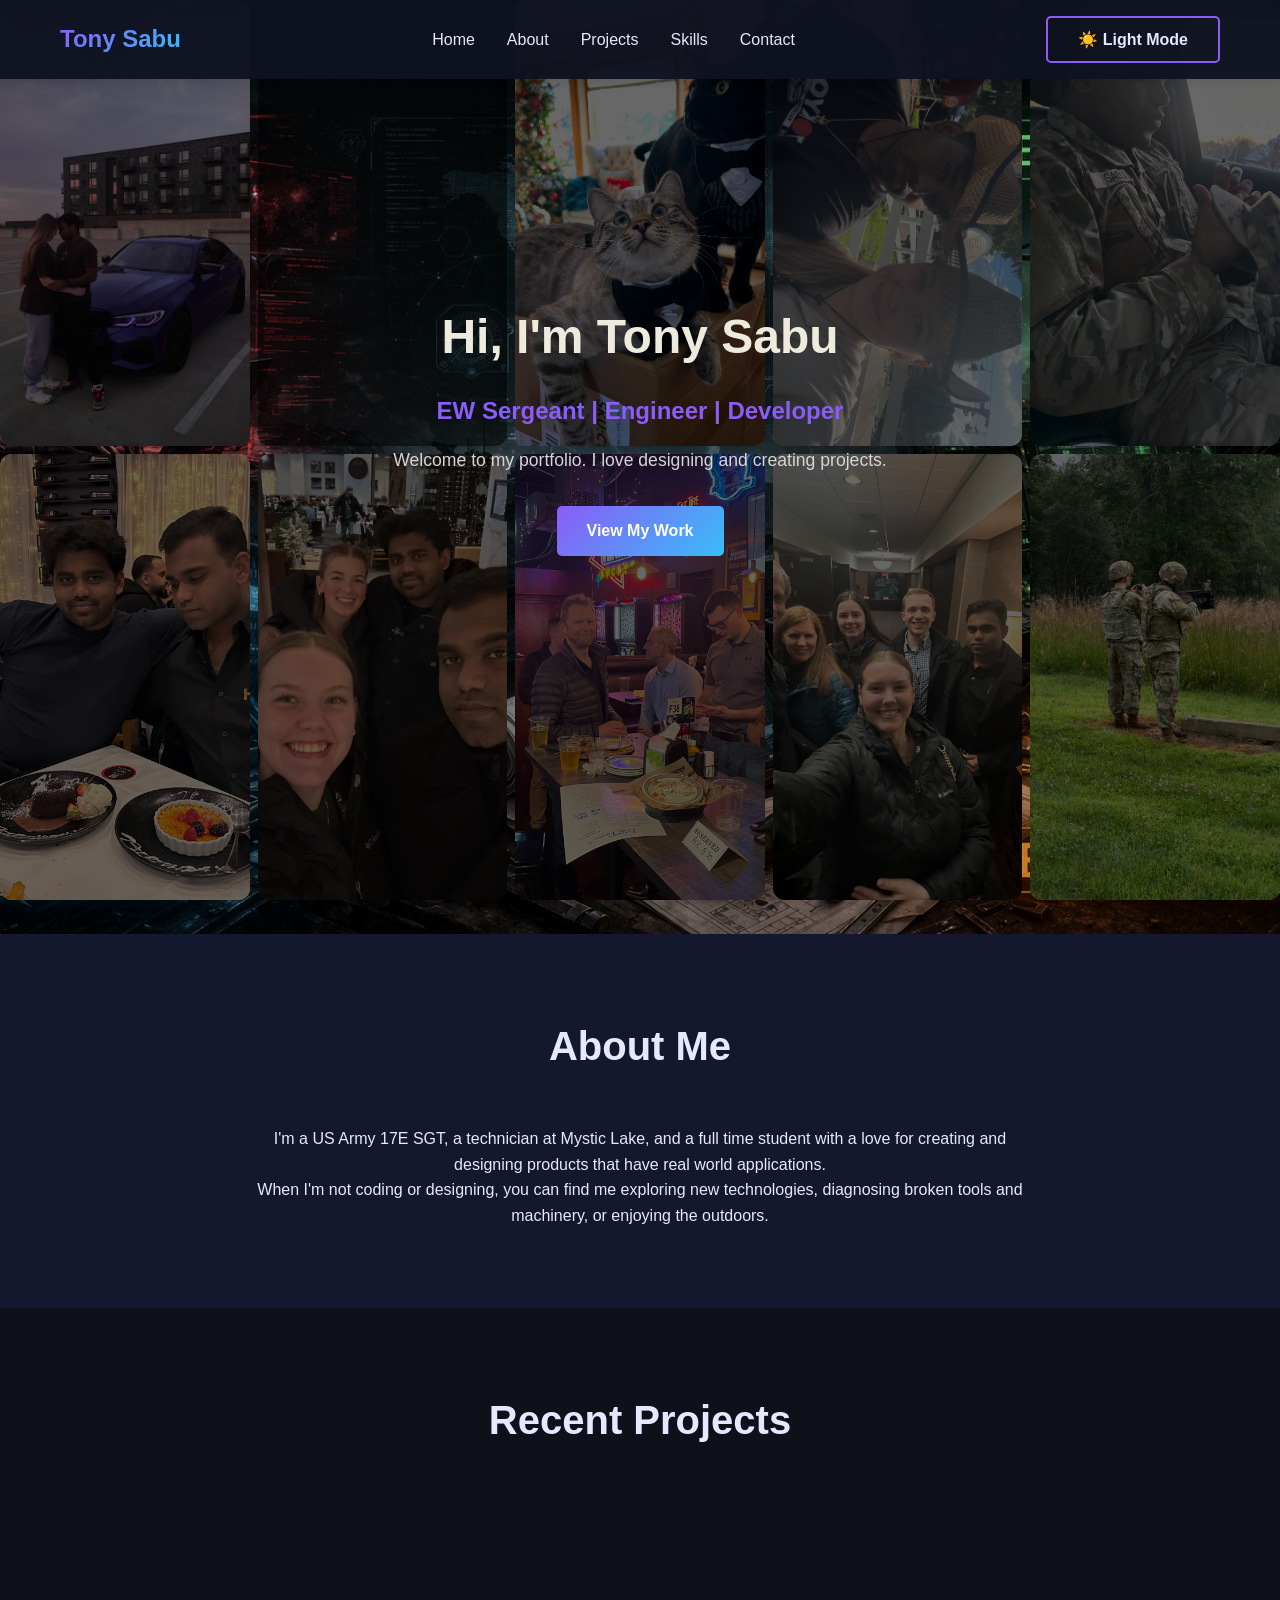
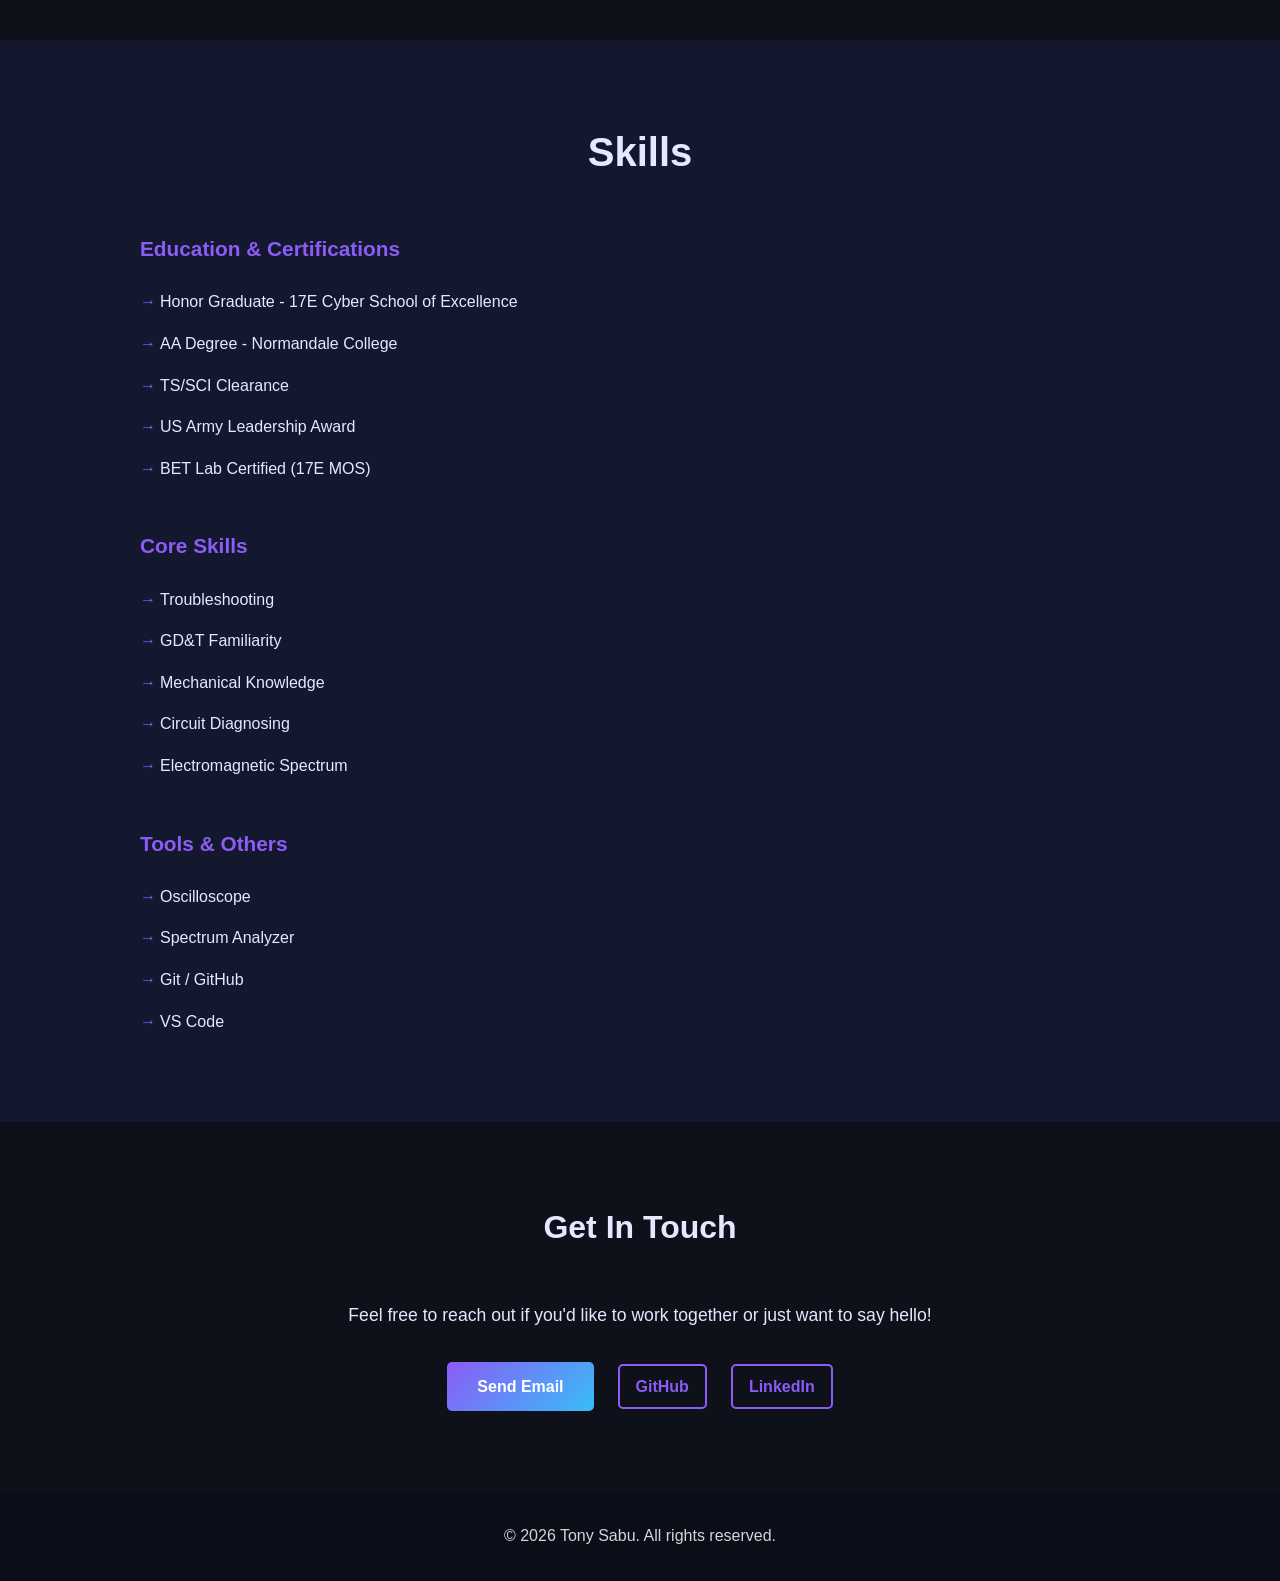
==== commit a43a9b61: "Update index.html" ====
--- a/index.html
+++ b/index.html
@@ -7,11 +7,14 @@
     <title>Tony Sabu - Portfolio</title>
     <link rel="stylesheet" href="style.css">
 </head>
+
 <body>
+
     <!-- Navigation -->
     <nav class="navbar">
         <div class="container">
             <div class="logo">Tony Sabu</div>
+
             <ul class="nav-menu">
                 <li><a href="#home" class="nav-link">Home</a></li>
                 <li><a href="#about" class="nav-link">About</a></li>
@@ -19,7 +22,11 @@
                 <li><a href="#skills" class="nav-link">Skills</a></li>
                 <li><a href="#contact" class="nav-link">Contact</a></li>
             </ul>
-            <button id="themeToggle" class="btn btn-secondary theme-toggle" type="button" aria-label="Toggle dark mode">Dark Mode</button>
+
+            <button id="themeToggle" class="btn btn-secondary theme-toggle" type="button">
+                Dark Mode
+            </button>
+
             <div class="hamburger">
                 <span></span>
                 <span></span>
@@ -28,51 +35,60 @@
         </div>
     </nav>
 
-    <!-- Hero Section -->
+    <!-- Hero -->
     <section id="home" class="hero">
         <div class="container">
             <div class="hero-content">
                 <h1>Hi, I'm Tony Sabu</h1>
                 <p class="hero-subtitle">EW Sergeant | Engineer | Developer</p>
-                <p class="hero-description">Welcome to my portfolio. I love designing and creating projects.</p>
+                <p class="hero-description">
+                    Welcome to my portfolio. I love designing and creating projects.
+                </p>
                 <a href="#projects" class="btn btn-primary">View My Work</a>
             </div>
         </div>
     </section>
 
-    <!-- About Section -->
+    <!-- About -->
     <section id="about" class="about">
         <div class="container">
             <h2>About Me</h2>
+
             <div class="about-content">
-                <p>I'm a US Army 17E SGT, a technician at Mystic Lake, and a full time student with a love for creating and designing products that have real world applications.</p>
-                <p>When I'm not coding or designing, you can find me exploring new technologies, diagnosing broken tools and machinery, or enjoying the outdoors.</p>
-            </div>
+                <p>
+                    I'm a US Army 17E SGT, a technician at Mystic Lake, and a full time student
+                    with a love for creating and designing products that have real world applications.
+                </p>
+                <p>
+                    When I'm not coding or designing, you can find me exploring new technologies,
+                    diagnosing broken tools and machinery, or enjoying the outdoors.
+                </p>
+            </div>
+
             <div class="about-grid">
-                <div class="about-img" style="background-image: url('about1.JPEG')"></div>
-                <div class="about-img" style="background-image: url('about2.JPG')"></div>
-                <div class="about-img" style="background-image: url('about3.jpg')"></div>
-                <div class="about-img" style="background-image: url('about4.JPG')"></div>
-                <div class="about-img" style="background-image: url('about5.jpg')"></div>
-                <div class="about-img" style="background-image: url('about6.jpg')"></div>
-                <div class="about-img" style="background-image: url('about7.jpg')"></div>
-                <div class="about-img" style="background-image: url('about8.JPEG')"></div>
-                <div class="about-img" style="background-image: url('about9.jpg')"></div>
-                <div class="about-img" style="background-image: url('about10.jpg')"></div>
-                
-            </div>
-            
-        </div>
-    </section>
-
-    <!-- Projects Section -->
+                <div class="about-img" style="background-image:url('about1.JPEG')"></div>
+                <div class="about-img" style="background-image:url('about2.JPG')"></div>
+                <div class="about-img" style="background-image:url('about3.jpg')"></div>
+                <div class="about-img" style="background-image:url('about4.JPG')"></div>
+                <div class="about-img" style="background-image:url('about5.jpg')"></div>
+                <div class="about-img" style="background-image:url('about6.jpg')"></div>
+                <div class="about-img" style="background-image:url('about7.jpg')"></div>
+                <div class="about-img" style="background-image:url('about8.JPEG')"></div>
+                <div class="about-img" style="background-image:url('about9.jpg')"></div>
+                <div class="about-img" style="background-image:url('about10.jpg')"></div>
+            </div>
+        </div>
+    </section>
+
+    <!-- Projects -->
     <section id="projects" class="projects">
         <div class="container">
             <h2>Recent Projects</h2>
+
             <div class="projects-grid">
-                <!-- Project 1 -->
+
                 <div class="project-card">
-                    <div class="project-image" style="background: url('335ix%20Background1.jpg')center/cover no-repeat;/*linear-gradient(135deg, #667eea 0%, #764ba2 100%);*/"></div>
+                    <div class="project-image" style="background:url('335ix%20Background1.jpg') center/cover no-repeat;"></div>
                     <div class="project-content">
                         <h3>Project 335ix BMW</h3>
                         <p>Rebuilt A N55 BMW Engine and Redesigned Headlights</p>
@@ -85,23 +101,21 @@
                     </div>
                 </div>
 
-                <!-- Project 2 -->
                 <div class="project-card">
-                    <div class="project-image" style="background: url('CBR600%20Background1.jpg')center/cover no-repeat;/*linear-gradient(135deg, #f093fb 0%, #f5576c 100%);*/"></div>
+                    <div class="project-image" style="background:url('CBR600%20Background1.jpg') center/cover no-repeat;"></div>
                     <div class="project-content">
                         <h3>Project CBR600RR Honda</h3>
                         <p>Diagnosed and Fixed Broken CBR600RR Honda Motorcycle</p>
                         <div class="project-tags">
                             <span class="tag">Mechanical Knowledge</span>
-                            <span class="tag">Electrical Knowledge/Diagnosing</span>
+                            <span class="tag">Electrical Diagnosing</span>
                         </div>
                         <a href="project2" class="project-link">View Project →</a>
                     </div>
                 </div>
 
-                <!-- Project 3 -->
                 <div class="project-card">
-                    <div class="project-image" style="background: url('Horse%20Background2.jpg')center/cover no-repeat;/*linear-gradient(135deg, #4facfe 0%, #00f2fe 100%);*/"></div>
+                    <div class="project-image" style="background:url('Horse%20Background2.jpg') center/cover no-repeat;"></div>
                     <div class="project-content">
                         <h3>Project Horse</h3>
                         <p>Designed a 3D Model of an Ancient Sculpture</p>
@@ -113,36 +127,40 @@
                         <a href="project3" class="project-link">View Project →</a>
                     </div>
                 </div>
-            </div>
-        </div>
-    </section>
-
-    <!-- Skills Section -->
+
+            </div>
+        </div>
+    </section>
+
+    <!-- Skills -->
     <section id="skills" class="skills">
         <div class="container">
             <h2>Skills</h2>
+
             <div class="skills-grid">
+
                 <div class="skill-category">
                     <h3>Education & Certifications</h3>
                     <ul>
-                        <li>Honor Graudate -17E Cyber School of Excellence</li>
-                         <li>Honor Graudate -AA Degree From Normandale College</li>
-                         <li>TS/SCI Clearence Level</li>
-                         <li>Leadership Award Certificate -US Army</li>
-                        <li>BET Lab Certified Through 17E MOS</li>
+                        <li>Honor Graduate - 17E Cyber School of Excellence</li>
+                        <li>AA Degree - Normandale College</li>
+                        <li>TS/SCI Clearance</li>
+                        <li>US Army Leadership Award</li>
+                        <li>BET Lab Certified (17E MOS)</li>
                     </ul>
                 </div>
+
                 <div class="skill-category">
                     <h3>Core Skills</h3>
                     <ul>
                         <li>Troubleshooting</li>
                         <li>GD&T Familiarity</li>
                         <li>Mechanical Knowledge</li>
-                        <li>Soldering and Circuit Diagnosing</li>
-                        <li>Mechanical and Technical Diagnosing</li>
-                        <li>Understanding the Electromagnetic Spectrum</li>
+                        <li>Circuit Diagnosing</li>
+                        <li>Electromagnetic Spectrum</li>
                     </ul>
                 </div>
+
                 <div class="skill-category">
                     <h3>Tools & Others</h3>
                     <ul>
@@ -152,17 +170,23 @@
                         <li>VS Code</li>
                     </ul>
                 </div>
-            </div>
-        </div>
-    </section>
-
-    <!-- Contact Section -->
+
+            </div>
+        </div>
+    </section>
+
+    <!-- Contact -->
     <section id="contact" class="contact">
         <div class="container">
             <h2>Get In Touch</h2>
-            <p>Feel free to reach out if you'd like to work together or just want to say hello!</p>
+
+            <p>
+                Feel free to reach out if you'd like to work together or just want to say hello!
+            </p>
+
             <div class="contact-content">
                 <a href="mailto:tonysabu21@gmail.com" class="btn btn-primary">Send Email</a>
+
                 <div class="social-links">
                     <a href="https://github.com/tonysabu21" target="_blank" class="social-link">GitHub</a>
                     <a href="https://www.linkedin.com/in/tony-sabu21" target="_blank" class="social-link">LinkedIn</a>
@@ -179,37 +203,24 @@
     </footer>
 
     <script src="script.js"></script>
-<script>
-const images = document.querySelectorAll('.about-img');
-
-const observer = new IntersectionObserver((entries) => {
-    entries.forEach((entry, index) => {
-        if (entry.isIntersecting) {
-            setTimeout(() => {
-                entry.target.classList.add('show');
-            }, index * 80); // stagger effect
-        }
-    });
-}, {
-    threshold: 0.2
-});
-
-images.forEach(img => observer.observe(img));
-</script>
+
+    <!-- About animation (safe) -->
+    <script>
+        const images = document.querySelectorAll('.about-img');
+
+        const observer = new IntersectionObserver((entries) => {
+            entries.forEach((entry, index) => {
+                if (entry.isIntersecting) {
+                    setTimeout(() => {
+                        entry.target.classList.add('show');
+                    }, index * 80);
+                }
+            });
+        }, { threshold: 0.2 });
+
+        images.forEach(img => observer.observe(img));
+    </script>
+
 </body>
 </html>
-//
-
-<!DOCTYPE html>
-<html lang="en">
-<head>
-    <meta charset="UTF-8">
-    <meta name="viewport" content="width=device-width, initial-scale=1.0">
-    <meta name="description" content="Professional portfolio website">
-    <title>Tony Sabu - Portfolio</title>
-    <link rel="stylesheet" href="style.css">
-</head>
-
-<body>
   
-  
--- a/style.css
+++ b/style.css
@@ -1,5 +1,4 @@
 /* ==================== Variables & Reset ==================== */
-/*
 :root {
     --primary-color: #eb1e1e; 
     --secondary-color: #764ba2;
@@ -59,7 +58,7 @@
 }
 
 /* ==================== Container ==================== */
-/*
+
 .container {
     max-width: 1200px;
     margin: 0 auto;
@@ -67,7 +66,7 @@
 }
 
 /* ==================== Navigation ==================== */
-/*
+
 .navbar {
     position: sticky;
     top: 0;
@@ -133,7 +132,7 @@
 }
 
 /* ==================== Hero Section ==================== */
-/*
+
 .hero {
     
     background-image: url('Portfolio%20Background%202.png');
@@ -182,7 +181,7 @@
 }
 
 /* ==================== Buttons ==================== */
-/*
+
 .btn {
     display: inline-block;
     padding: 12px 30px;
@@ -214,11 +213,11 @@
 }
 
 /* ==================== About Section ==================== */
-/*.about {
+.about {
     padding: 80px 0;
     background-color: var(--section-bg);
 }*/
-/*
+
 .about {
     position: relative;
     padding: 80px 0;
@@ -258,7 +257,7 @@
 
 }
 /* ==================== About Images ==================== */
-/*
+
 .about-img {
     width: 100%;
     padding-top: 70%;
@@ -310,21 +309,21 @@
     opacity: 0;
 }
 /* responsive */
-/*
+
 @media (max-width: 768px) {
     .about-grid {
         grid-template-columns: repeat(2, 1fr);
     }
 }
 /* when visible */
-/*
+
 .about-img.show {
     opacity: 1;
     transform: translateY(0);
 }
 
 /* ==================== Projects Section ==================== */
-/*
+
 .projects {
     padding: 80px 0;
 }
@@ -400,7 +399,7 @@
 }
 
 /* ==================== Skills Section ==================== */
-/*
+
 .skills {
     padding: 80px 0;
     background-color: var(--section-bg);
@@ -440,7 +439,7 @@
 }
 
 /* ==================== Contact Section ==================== */
-/*
+
 .contact {
     padding: 80px 0;
     text-align: center;
@@ -618,224 +617,4 @@
         flex-direction: column;
     }
 }
-*/
-/* ==================== VARIABLES & RESET ==================== */
-:root {
-    --primary-color: #eb1e1e;
-    --secondary-color: #764ba2;
-    --dark-bg: #1a1a2e;
-    --light-bg: #f5f7fa;
-    --text-dark: #333;
-    --text-light: #d6d4d4;
-    --white: #ffffff;
-    --border-color: #e0e0e0;
-    --transition: all 0.3s ease;
-    --dull-white: #EEEADE;
-
-    --bg: var(--white);
-    --nav-bg: var(--white);
-    --section-bg: var(--light-bg);
-    --card-bg: var(--white);
-    --text-color: var(--text-dark);
-    --tag-bg: #eef1f6;
-    --tag-text: var(--primary-color);
-    --footer-bg: var(--dark-bg);
-    --footer-text: var(--white);
-}
-
-* {
-    margin: 0;
-    padding: 0;
-    box-sizing: border-box;
-}
-
-html {
-    scroll-behavior: smooth;
-}
-
-body {
-    font-family: 'Segoe UI', Tahoma, Geneva, Verdana, sans-serif;
-    line-height: 1.6;
-    color: var(--text-color);
-    background-color: var(--bg);
-}
-
-/* ==================== DARK MODE ==================== */
-body.dark-mode {
-    --bg: #0e101a;
-    --nav-bg: rgba(15, 18, 32, 0.96);
-    --section-bg: #14182f;
-    --card-bg: #1f233f;
-    --text-color: #e6e8ff;
-    --tag-bg: rgba(255, 255, 255, 0.08);
-    --tag-text: #8ab4ff;
-    --footer-bg: #0b0d19;
-    --footer-text: #d6d4d4;
-    --primary-color: #8b5cf6;
-    --secondary-color: #38bdf8;
-}
-
-/* ==================== CONTAINER ==================== */
-.container {
-    max-width: 1200px;
-    margin: 0 auto;
-    padding: 0 20px;
-}
-
-/* ==================== NAV ==================== */
-.navbar {
-    position: sticky;
-    top: 0;
-    background-color: var(--nav-bg);
-    box-shadow: 0 2px 10px rgba(0, 0, 0, 0.1);
-    z-index: 100;
-}
-
-/* ==================== HERO ==================== */
-.hero {
-    background-image: url('Portfolio%20Background%202.png');
-    background-size: cover;
-    background-position: center;
-    height: 95vh;
-    position: relative;
-}
-
-.hero::before {
-    content: '';
-    position: absolute;
-    inset: 0;
-    background: rgba(0,0,0,0.1);
-}
-
-/* ==================== SECTION BACKGROUND SYSTEM (PREMIUM CORE) ==================== */
-.section-bg {
-    position: relative;
-    overflow: hidden;
-}
-
-/* image layer */
-.section-bg::after {
-    content: "";
-    position: absolute;
-    inset: 0;
-    background-size: cover;
-    background-position: center;
-    transform: scale(1.08);
-    filter: brightness(0.75) saturate(1.2);
-    z-index: 0;
-}
-
-/* dark overlay */
-.section-bg::before {
-    content: "";
-    position: absolute;
-    inset: 0;
-    background: linear-gradient(
-        to bottom,
-        rgba(0,0,0,0.55),
-        rgba(0,0,0,0.85)
-    );
-    z-index: 1;
-}
-
-/* content above */
-.section-bg > .container {
-    position: relative;
-    z-index: 2;
-}
-
-/* ==================== PROJECTS BACKGROUND ==================== */
-.projects-bg::after {
-    background-image: url("335ix Background1.jpg");
-}
-
-/* ==================== SKILLS BACKGROUND ==================== */
-.skills-bg::after {
-    background-image: url("skills-bg.jpg");
-}
-
-/* ==================== ABOUT ==================== */
-.about {
-    position: relative;
-    padding: 80px 0;
-}
-
-/* ==================== PROJECTS ==================== */
-.projects {
-    padding: 80px 0;
-}
-
-/* ==================== SKILLS ==================== */
-.skills {
-    padding: 80px 0;
-}
-
-/* ==================== PROJECT CARD ==================== */
-.project-card {
-    background: var(--card-bg);
-    border-radius: 10px;
-    overflow: hidden;
-    transition: var(--transition);
-}
-
-/* ==================== BUTTONS ==================== */
-.btn {
-    display: inline-block;
-    padding: 12px 30px;
-    border-radius: 5px;
-    transition: var(--transition);
-}
-
-/* ==================== BACK BUTTON FIX (no transparency issue) ==================== */
-.back-btn {
-    display: inline-flex;
-    align-items: center;
-    gap: 10px;
-
-    padding: 12px 18px;
-    margin: 20px auto;
-
-    background: rgba(20, 20, 30, 0.85);
-    border: 1px solid rgba(255,255,255,0.15);
-    border-radius: 12px;
-
-    color: #fff;
-    text-decoration: none;
-    font-weight: 600;
-
-    backdrop-filter: blur(12px);
-    transition: all 0.25s ease;
-}
-
-.back-btn:hover {
-    transform: translateY(-3px);
-}
-
-.back-btn .arrow {
-    transition: transform 0.3s ease;
-}
-
-.back-btn:hover .arrow {
-    transform: translateX(-6px);
-}
-
-/* ==================== ABOUT GRID ==================== */
-.about-grid {
-    position: absolute;
-    inset: 0;
-    display: grid;
-    grid-template-columns: repeat(5, 1fr);
-    gap: 8px;
-    z-index: 0;
-}
-
-/* ==================== RESPONSIVE ==================== */
-@media (max-width: 768px) {
-    .about-grid {
-        grid-template-columns: repeat(2, 1fr);
-    }
-
-    .projects-grid {
-        grid-template-columns: 1fr;
-    }
-}
+
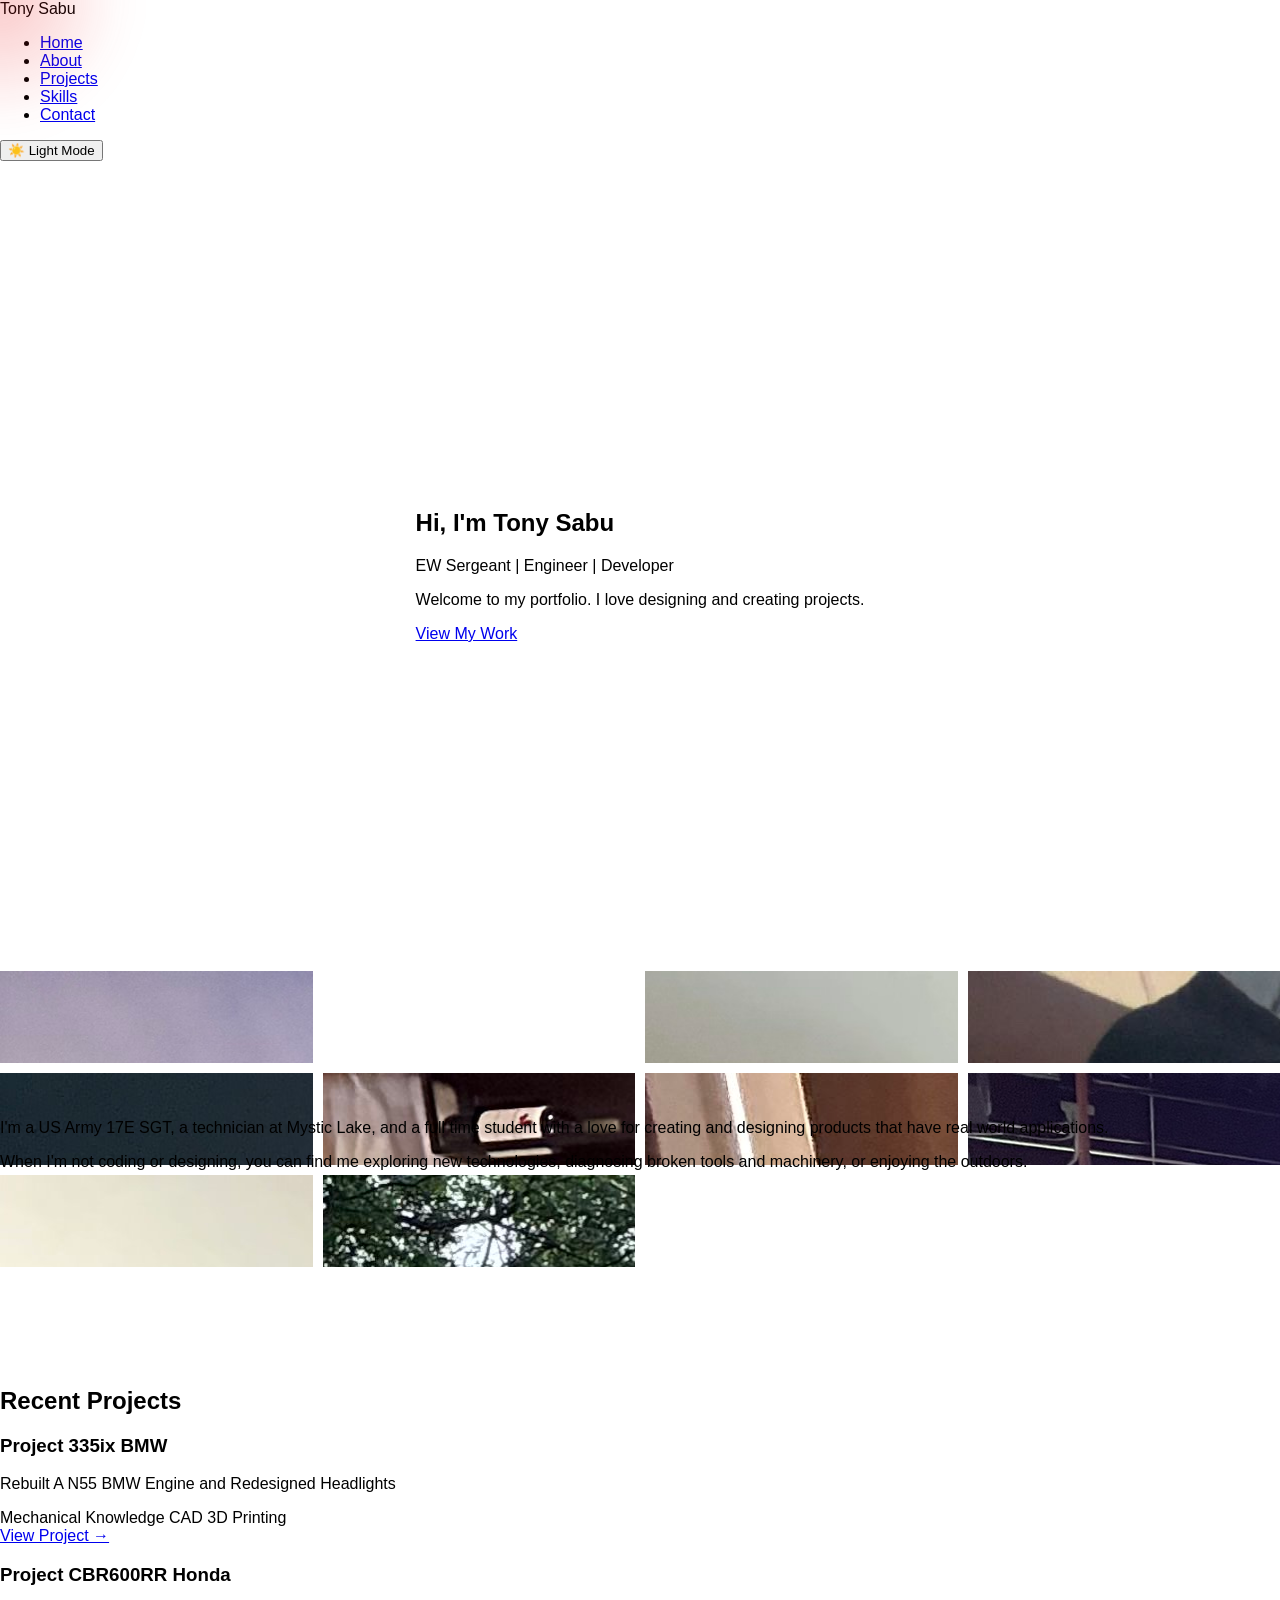
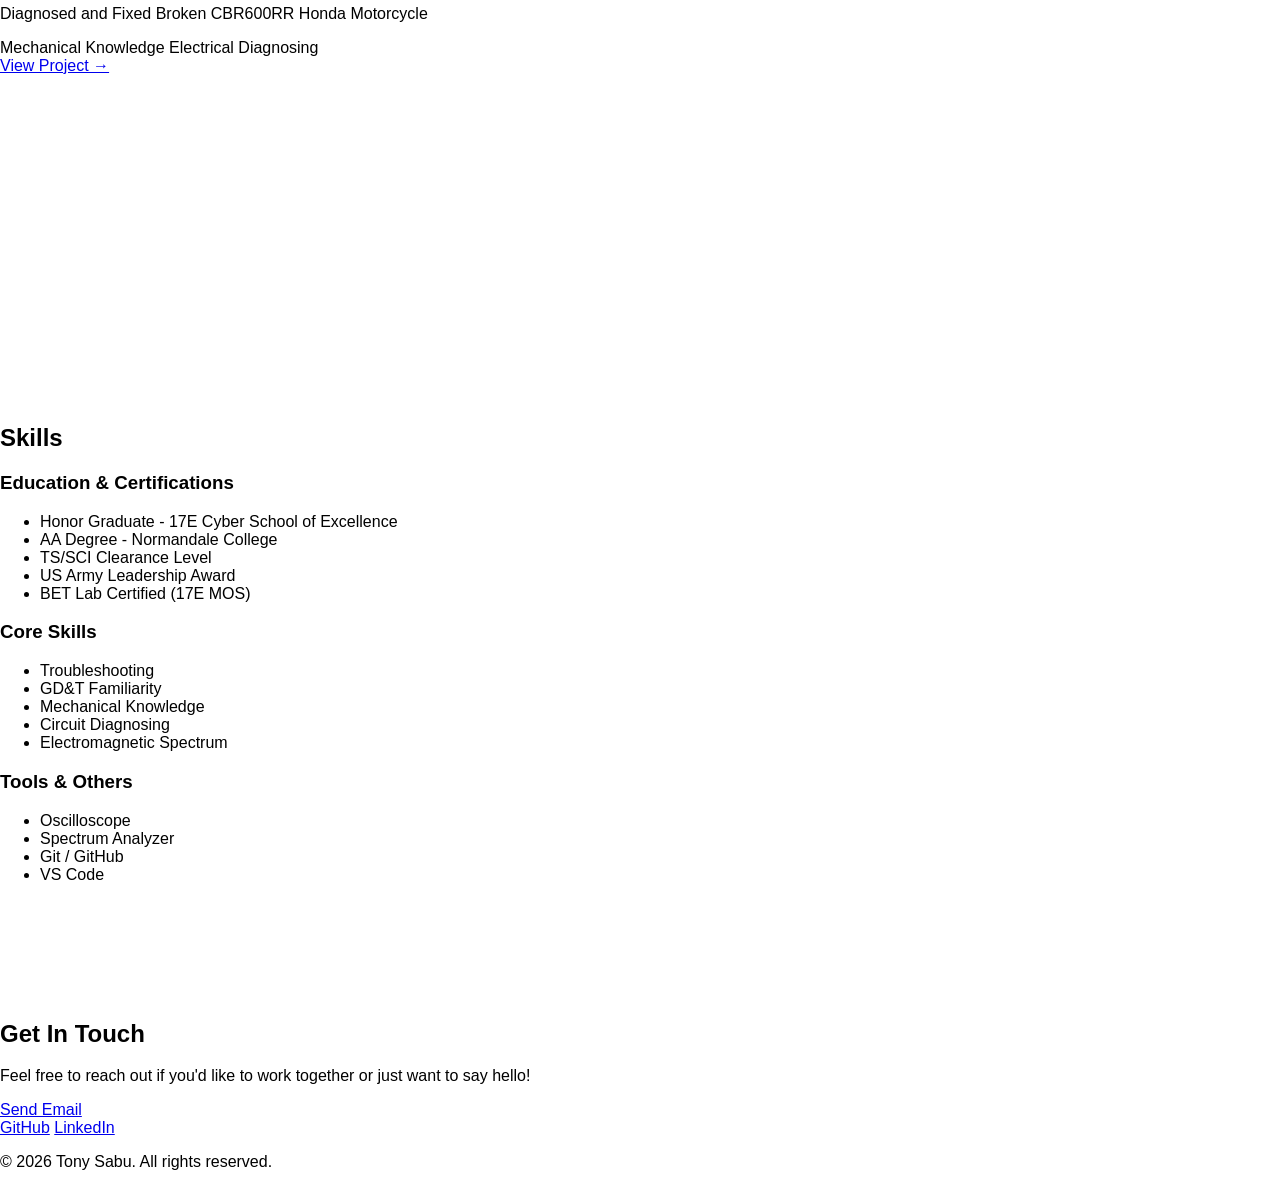
==== commit 6cfbad68: "Update index.html" ====
--- a/index.html
+++ b/index.html
@@ -10,7 +10,10 @@
 
 <body>
 
-    <!-- Navigation -->
+    <!-- ================= CURSOR GLOW (REQUIRED FOR PREMIUM EFFECT) ================= -->
+    <div class="cursor-glow"></div>
+
+    <!-- ================= NAVIGATION ================= -->
     <nav class="navbar">
         <div class="container">
             <div class="logo">Tony Sabu</div>
@@ -35,7 +38,7 @@
         </div>
     </nav>
 
-    <!-- Hero -->
+    <!-- ================= HERO ================= -->
     <section id="home" class="hero">
         <div class="container">
             <div class="hero-content">
@@ -49,9 +52,10 @@
         </div>
     </section>
 
-    <!-- About -->
+    <!-- ================= ABOUT ================= -->
     <section id="about" class="about">
         <div class="container">
+
             <h2>About Me</h2>
 
             <div class="about-content">
@@ -77,12 +81,14 @@
                 <div class="about-img" style="background-image:url('about9.jpg')"></div>
                 <div class="about-img" style="background-image:url('about10.jpg')"></div>
             </div>
-        </div>
-    </section>
-
-    <!-- Projects -->
+
+        </div>
+    </section>
+
+    <!-- ================= PROJECTS ================= -->
     <section id="projects" class="projects">
         <div class="container">
+
             <h2>Recent Projects</h2>
 
             <div class="projects-grid">
@@ -129,12 +135,14 @@
                 </div>
 
             </div>
-        </div>
-    </section>
-
-    <!-- Skills -->
+
+        </div>
+    </section>
+
+    <!-- ================= SKILLS ================= -->
     <section id="skills" class="skills">
         <div class="container">
+
             <h2>Skills</h2>
 
             <div class="skills-grid">
@@ -144,7 +152,7 @@
                     <ul>
                         <li>Honor Graduate - 17E Cyber School of Excellence</li>
                         <li>AA Degree - Normandale College</li>
-                        <li>TS/SCI Clearance</li>
+                        <li>TS/SCI Clearance Level</li>
                         <li>US Army Leadership Award</li>
                         <li>BET Lab Certified (17E MOS)</li>
                     </ul>
@@ -172,12 +180,14 @@
                 </div>
 
             </div>
-        </div>
-    </section>
-
-    <!-- Contact -->
+
+        </div>
+    </section>
+
+    <!-- ================= CONTACT ================= -->
     <section id="contact" class="contact">
         <div class="container">
+
             <h2>Get In Touch</h2>
 
             <p>
@@ -192,10 +202,11 @@
                     <a href="https://www.linkedin.com/in/tony-sabu21" target="_blank" class="social-link">LinkedIn</a>
                 </div>
             </div>
-        </div>
-    </section>
-
-    <!-- Footer -->
+
+        </div>
+    </section>
+
+    <!-- ================= FOOTER ================= -->
     <footer class="footer">
         <div class="container">
             <p>&copy; 2026 Tony Sabu. All rights reserved.</p>
@@ -204,7 +215,7 @@
 
     <script src="script.js"></script>
 
-    <!-- About animation (safe) -->
+    <!-- ================= ABOUT ANIMATION ================= -->
     <script>
         const images = document.querySelectorAll('.about-img');
 
@@ -221,6 +232,17 @@
         images.forEach(img => observer.observe(img));
     </script>
 
+    <!-- ================= CURSOR GLOW SCRIPT ================= -->
+    <script>
+        const glow = document.querySelector(".cursor-glow");
+
+        document.addEventListener("mousemove", (e) => {
+            if (!glow) return;
+            glow.style.left = e.clientX + "px";
+            glow.style.top = e.clientY + "px";
+        });
+    </script>
+
 </body>
 </html>
   
--- a/style.css
+++ b/style.css
@@ -1,620 +1,105 @@
-/* ==================== Variables & Reset ==================== */
 :root {
-    --primary-color: #eb1e1e; 
-    --secondary-color: #764ba2;
-    --dark-bg: #1a1a2e;
-    --light-bg: #f5f7fa;
-    --text-dark: #333;
-    --text-light: #d6d4d4;
-    --white: #ffffff;
-    --border-color: #e0e0e0;
-    --transition: all 0.3s ease;
-    --dull-white: #EEEADE;
+    --primary:#eb1e1e;
+    --bg:#ffffff;
 
-    --bg: var(--white);
-    --nav-bg: var(--white);
-    --section-bg: var(--light-bg);
-    --card-bg: var(--white);
-    --text-color: var(--text-dark);
-    --tag-bg: #eef1f6;
-    --tag-text: var(--primary-color);
-    --footer-bg: var(--dark-bg);
-    --footer-text: var(--white);
+    /* NEW PREMIUM BACKGROUNDS */
+    --projects-bg: url("projects-bg.jpg");
+    --skills-bg: url("skills-bg.jpg");
 }
 
-* {
-    margin: 0;
-    padding: 0;
-    box-sizing: border-box;
+/* ================= GLOBAL ================= */
+body {
+    margin:0;
+    font-family:Arial;
+    background:var(--bg);
+    overflow-x:hidden;
 }
 
-html {
-    scroll-behavior: smooth;
+/* ================= CURSOR GLOW ================= */
+.cursor-glow {
+    position: fixed;
+    width: 250px;
+    height: 250px;
+    border-radius: 50%;
+    pointer-events: none;
+    background: radial-gradient(circle,
+        rgba(235,30,30,0.25),
+        transparent 70%);
+    transform: translate(-50%, -50%);
+    z-index: 9999;
+    filter: blur(20px);
 }
 
-body {
-    font-family: 'Segoe UI', Tahoma, Geneva, Verdana, sans-serif;
-    line-height: 1.6;
-    color: var(--text-color);
-    background-color: var(--bg);
+/* ================= HERO ================= */
+.hero {
+    height: 90vh;
+    display:flex;
+    align-items:center;
+    justify-content:center;
 }
 
-body.dark-mode {
-    --bg: #0e101a;
-    --nav-bg: rgba(15, 18, 32, 0.96);
-    --section-bg: #14182f;
-    --card-bg: #1f233f;
-    --text-color: #e6e8ff;
-    --tag-bg: rgba(255, 255, 255, 0.08);
-    --tag-text: #8ab4ff;
-    --footer-bg: #0b0d19;
-    --footer-text: #d6d4d4;
-    --primary-color: #8b5cf6;
-    --secondary-color: #38bdf8;
-}
-
-body.dark-mode .about-img::before {
-    background: rgba(0, 0, 0, 0.55);
-}
-
-/* ==================== Container ==================== */
-
-.container {
-    max-width: 1200px;
-    margin: 0 auto;
-    padding: 0 20px;
-}
-
-/* ==================== Navigation ==================== */
-
-.navbar {
-    position: sticky;
-    top: 0;
-    background-color: var(--nav-bg);
-    box-shadow: 0 2px 10px rgba(0, 0, 0, 0.1);
-    z-index: 100;
-}
-
-.navbar .container {
-    display: flex;
-    justify-content: space-between;
-    align-items: center;
-    padding: 1rem 20px;
-}
-
-.theme-toggle {
-    border: 2px solid var(--primary-color);
-    background: transparent;
-    color: var(--text-color);
-    padding: 0.65rem 1rem;
-    border-radius: 999px;
-    font-weight: 600;
-    transition: var(--transition);
-}
-
-.theme-toggle:hover,
-.theme-toggle:focus {
-    background: var(--primary-color);
-    color: var(--white);
-}
-
-.logo {
-    font-size: 1.5rem;
-    font-weight: bold;
-    background: linear-gradient(135deg, var(--primary-color), var(--secondary-color));
-    -webkit-background-clip: text;
-    -webkit-text-fill-color: transparent;
-    background-clip: text;
-}
-
-.nav-menu {
-    display: flex;
-    list-style: none;
-    gap: 2rem;
-}
-
-.nav-link {
-    text-decoration: none;
-    color: var(--text-color);
-    width: 100%;
-}
-
-.hamburger {
-    display: none;
-    flex-direction: column;
-    cursor: pointer;
-}
-
-.hamburger span {
-    width: 25px;
-    height: 3px;
-    background-color: var(--text-color);
-}
-
-/* ==================== Hero Section ==================== */
-
-.hero {
-    
-    background-image: url('Portfolio%20Background%202.png');
-    background-size: cover;
-    background-position: center;
-    background-repeat: no-repeat;
-    height: 95vh;
-    padding: 220px 0;
-    text-align: center;
-    position: relative;
-}
-
-.hero::before {
-    content: '';
-    position: absolute;
-    top: 0;
-    left: 0;
-    right: 0;
-    bottom: 0;
-    background: rgba(0, 0, 0, 0.1);
-    z-index: 1;
-}
-
-.hero-content {
-    position: relative;
-    z-index: 2;
-}
-
-.hero-content h1 {
-    font-size: 3rem;
-    margin-bottom: 1rem;
-    color: var(--dull-white);
-}
-
-.hero-subtitle {
-    font-size: 1.5rem;
-    color: var(--primary-color);
-    margin-bottom: 1rem;
-    font-weight: 600;
-}
-
-.hero-description {
-    font-size: 1.1rem;
-    color: var(--text-light);
-    margin-bottom: 2rem;
-}
-
-/* ==================== Buttons ==================== */
-
-.btn {
-    display: inline-block;
-    padding: 12px 30px;
-    border: none;
-    border-radius: 5px;
-    font-size: 1rem;
-    font-weight: 600;
-    cursor: pointer;
-    text-decoration: none;
-    transition: var(--transition);
-    text-align: center;
-}
-
-.btn-primary {
-    background: linear-gradient(135deg, var(--primary-color), var(--secondary-color));
-    color: var(--white);
-}
-
-.btn-secondary {
-    border: 2px solid var(--primary-color);
-    background: transparent;
-    color: var(--text-color);
-}
-
-.btn-primary:hover,
-.btn-secondary:hover {
-    transform: translateY(-3px);
-    box-shadow: 0 10px 25px rgba(102, 126, 234, 0.3);
-}
-
-/* ==================== About Section ==================== */
-.about {
-    padding: 80px 0;
-    background-color: var(--section-bg);
-}*/
-
+/* ================= ABOUT (LOCKED GRID FIX) ================= */
 .about {
     position: relative;
     padding: 80px 0;
     overflow: hidden;
 }
-.about h2,
-.projects h2,
-.skills h2,
-.contact h2 {
-    font-size: 2.5rem;
-    margin-bottom: 3rem;
-    text-align: center;
-    color: var(--text-color);
+
+.about-grid {
+    position:absolute;
+    inset:0;
+    display:grid;
+    grid-template-columns:repeat(4,1fr);
+    gap:10px;
+    z-index:0;
+    pointer-events:none;
 }
 
 .about-content {
-    max-width: 800px;
-    margin: 0 auto;
-    text-align: center;
+    position:relative;
+    z-index:2;
 }
 
-.about-content,
-.about h2 {
+/* ================= PROJECTS PREMIUM BACKGROUND ================= */
+.projects {
     position: relative;
-    z-index: 2;
+    padding: 100px 0;
 }
 
-.about-grid {
-    position: absolute;
-    inset: 0;
-    display: grid;
-    grid-template-columns: repeat(5, 1fr);
-    gap: 8px;
-    z-index: 0;
-    opacity: 1;
-
-
-}
-/* ==================== About Images ==================== */
-
-.about-img {
-    width: 100%;
-    padding-top: 70%;
-    background-size: cover;
-    background-position: center;
-    border-radius: 12px;
-
-    position: relative;
-    overflow: hidden;
-
-    transform: translateY(40px);
-    transition: transform 0.4s ease, box-shadow 0.4s ease;
-
-    box-shadow: 0 8px 20px rgba(0,0,0,0.15);
-    cursor: pointer;
-}
-
-.about-img::before {
-    content: "";
-    position: absolute;
-    inset: 0;
-
-    background: rgba(255, 255, 255, 0.65);
-
-    transition: opacity 0.35s ease;
-    z-index: 1;
-}
-
-.about-img.show {
-    opacity: 1;
-    transform: translateY(0);
-}
-.about-img {
-    position: relative;
-}
-
-.about-img > * {
-    position: relative;
-    z-index: 2;
-}
-
-.about-img:hover {
-    transform: scale(1.07);
-    box-shadow: 0 14px 35px rgba(0,0,0,0.25);
-    z-index: 2;
-}
-
-.about-img:hover::before {
-    opacity: 0;
-}
-/* responsive */
-
-@media (max-width: 768px) {
-    .about-grid {
-        grid-template-columns: repeat(2, 1fr);
-    }
-}
-/* when visible */
-
-.about-img.show {
-    opacity: 1;
-    transform: translateY(0);
-}
-
-/* ==================== Projects Section ==================== */
-
-.projects {
-    padding: 80px 0;
+.projects::before {
+    content:"";
+    position:absolute;
+    inset:0;
+    background-image: var(--projects-bg);
+    background-size:cover;
+    background-position:center;
+    opacity:0.12;
+    z-index:0;
 }
 
 .projects-grid {
-    display: grid;
-    grid-template-columns: repeat(auto-fit, minmax(300px, 1fr));
-    gap: 30px;
+    position: relative;
+    z-index:2;
 }
 
-.project-card {
-    background: var(--card-bg);
-    border-radius: 10px;
-    overflow: hidden;
-    box-shadow:  0 5px 15px rgba(0, 0, 0, 0.1);
-    transition: var(--transition);
+/* ================= SKILLS PREMIUM BACKGROUND ================= */
+.skills {
+    position: relative;
+    padding: 100px 0;
 }
 
-.project-card:hover {
-    transform: translateY(-10px);
-    box-shadow: 0 15px 30px rgba(0, 0, 0, 0.2);
-}
-.project-image {
-    width: 100%;
-    height: 300px;
-    background-size: cover;
-    background-position: center;
-    background-repeat: no-repeat;
-}
-
-.project-content {
-    padding: 2rem;
-}
-
-.project-content h3 {
-    font-size: 1.5rem;
-    margin-bottom: 1rem;
-    color: var(--text-color);
-}
-
-.project-content p {
-    color: var(--text-color);
-    margin-bottom: 1rem;
-    font-size: 0.95rem;
-}
-
-.project-tags {
-    display: flex;
-    flex-wrap: wrap;
-    gap: 0.5rem;
-    margin-bottom: 1rem;
-}
-
-.tag {
-    display: inline-block;
-    background-color: var(--tag-bg);
-    color: var(--tag-text);
-    padding: 0.35rem 0.75rem;
-    border-radius: 20px;
-    font-size: 0.85rem;
-    font-weight: 600;
-}
-
-.project-link {
-    color: var(--primary-color);
-    text-decoration: none;
-    font-weight: 600;
-    transition: var(--transition);
-}
-
-.project-link:hover {
-    color: var(--secondary-color);
-}
-
-/* ==================== Skills Section ==================== */
-
-.skills {
-    padding: 80px 0;
-    background-color: var(--section-bg);
+.skills::before {
+    content:"";
+    position:absolute;
+    inset:0;
+    background-image: var(--skills-bg);
+    background-size:cover;
+    background-position:center;
+    opacity:0.12;
+    z-index:0;
 }
 
 .skills-grid {
-    display: grid;
-    grid-template-columns: repeat(auto-fit, minmax(250px, 1fr));
-    gap: 40px;
-    max-width: 1000px;
-    margin: 0 auto;
+    position: relative;
+    z-index:2;
 }
-
-.skill-category h3 {
-    font-size: 1.3rem;
-    color: var(--primary-color);
-    margin-bottom: 1rem;
-}
-
-.skill-category ul {
-    list-style: none;
-}
-
-.skill-category li {
-    padding: 0.5rem 0;
-    color: var(--text-color);
-    position: relative;
-    padding-left: 20px;
-}
-
-.skill-category li:before {
-    content: '→';
-    position: absolute;
-    left: 0;
-    color: var(--primary-color);
-    font-weight: bold;
-}
-
-/* ==================== Contact Section ==================== */
-
-.contact {
-    padding: 80px 0;
-    text-align: center;
-}
-
-.contact p {
-    font-size: 1.1rem;
-    color: var(--text-color);
-    margin-bottom: 2rem;
-    max-width: 600px;
-    margin-left: auto;
-    margin-right: auto;
-}
-
-.contact-content {
-    display: flex;
-    justify-content: center;
-    align-items: center;
-    gap: 3rem;
-    flex-wrap: wrap;
-}
-
-.social-links {
-    display: flex;
-    gap: 1.5rem;
-}
-
-.social-link {
-    color: var(--primary-color);
-    text-decoration: none;
-    font-weight: 600;
-    transition: var(--transition);
-    padding: 0.5rem 1rem;
-    border: 2px solid var(--primary-color);
-    border-radius: 5px;
-}
-
-.footer {
-    background-color: var(--footer-bg);
-    color: var(--footer-text);
-    padding: 2rem 0;
-    text-align: center;
-}
-
-.social-link:hover {
-    background-color: var(--primary-color);
-    color: var(--white);
-}
-
-@media (max-width: 768px) {
-    .hamburger {
-        display: flex;
-    }
-
-    .nav-menu {
-        position: fixed;
-        left: -100%;
-        top: 70px;
-        flex-direction: column;
-        background-color: var(--nav-bg);
-        width: 100%;
-        text-align: center;
-        transition: 0.3s;
-        gap: 0;
-        padding: 2rem 0;
-    }
-
-    .nav-menu.active {
-        left: 0;
-    }
-
-    .nav-link {
-        display: block;
-        padding: 1rem;
-    }
-
-    .nav-link:after {
-        display: none;
-    }
-
-    .hero-content h1 {
-        font-size: 2rem;
-    }
-
-    .hero-subtitle {
-        font-size: 1.2rem;
-    }
-
-    .hero {
-        padding: 80px 0;
-    }
-
-    .about h2,
-    .projects h2,
-    .skills h2,
-    .contact h2 {
-        font-size: 2rem;
-    }
-
-    .projects-grid {
-        grid-template-columns: 1fr;
-    }
-
-    .skills-grid {
-        grid-template-columns: 1fr;
-    }
-
-    .contact-content {
-        gap: 1.5rem;
-    }
-}
-
-@media (max-width: 480px) {
-    .hero-content h1 {
-        font-size: 1.5rem;
-    }
-
-    .hero-subtitle {
-        font-size: 1rem;
-    }
-
-    .about h2,
-    .projects h2,
-    .skills h2,
-    .contact h2 {
-        font-size: 1.5rem;
-    }
-
-    .social-links {
-        flex-direction: column;
-    }
-
-    .contact-content {
-        flex-direction: column;
-    }
-}
-    .contact h2 {
-        font-size: 2rem;
-    }
-
-    .projects-grid {
-        grid-template-columns: 1fr;
-    }
-
-    .skills-grid {
-        grid-template-columns: 1fr;
-    }
-
-    .contact-content {
-        gap: 1.5rem;
-    }
-
-
-@media (max-width: 480px) {
-    .hero-content h1 {
-        font-size: 1.5rem;
-    }
-
-    .hero-subtitle {
-        font-size: 1rem;
-    }
-
-    .about h2,
-    .projects h2,
-    .skills h2,
-    .contact h2 {
-        font-size: 1.5rem;
-    }
-
-    .social-links {
-        flex-direction: column;
-    }
-
-    .contact-content {
-        flex-direction: column;
-    }
-}
-
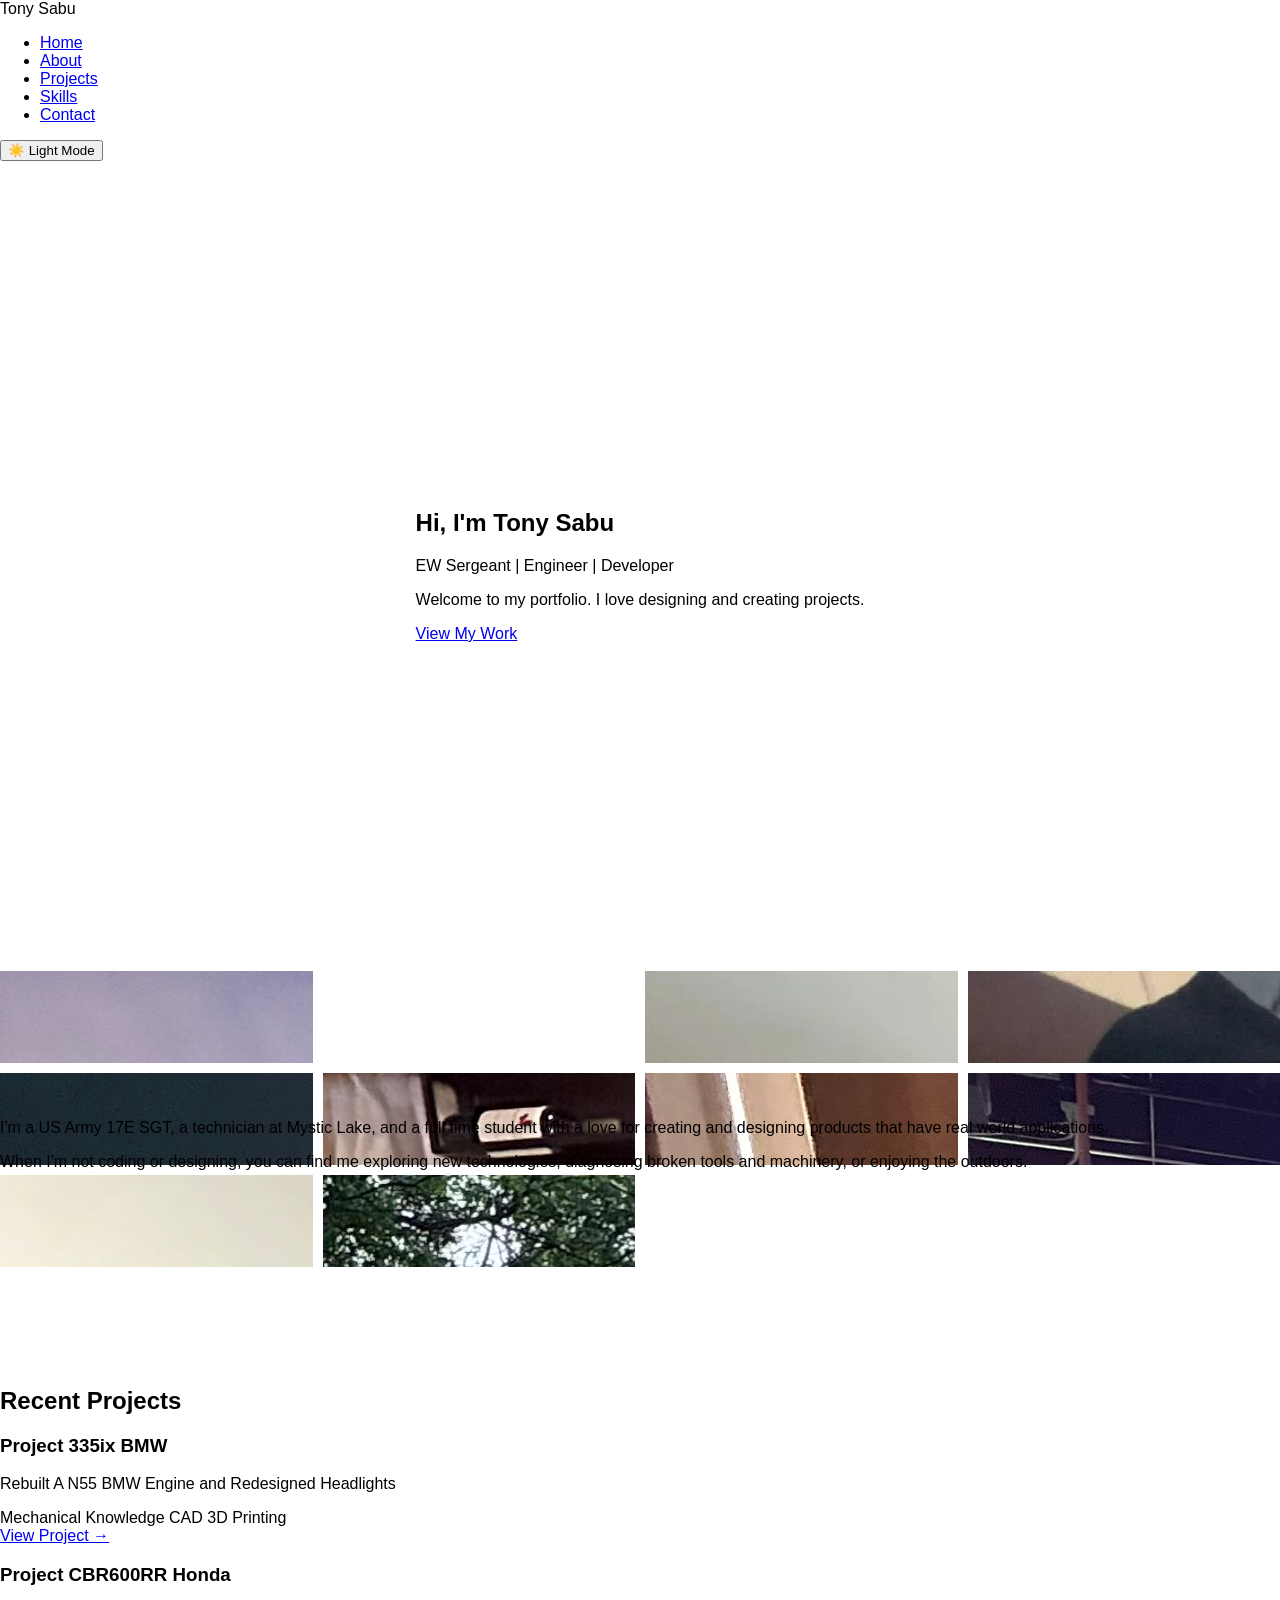
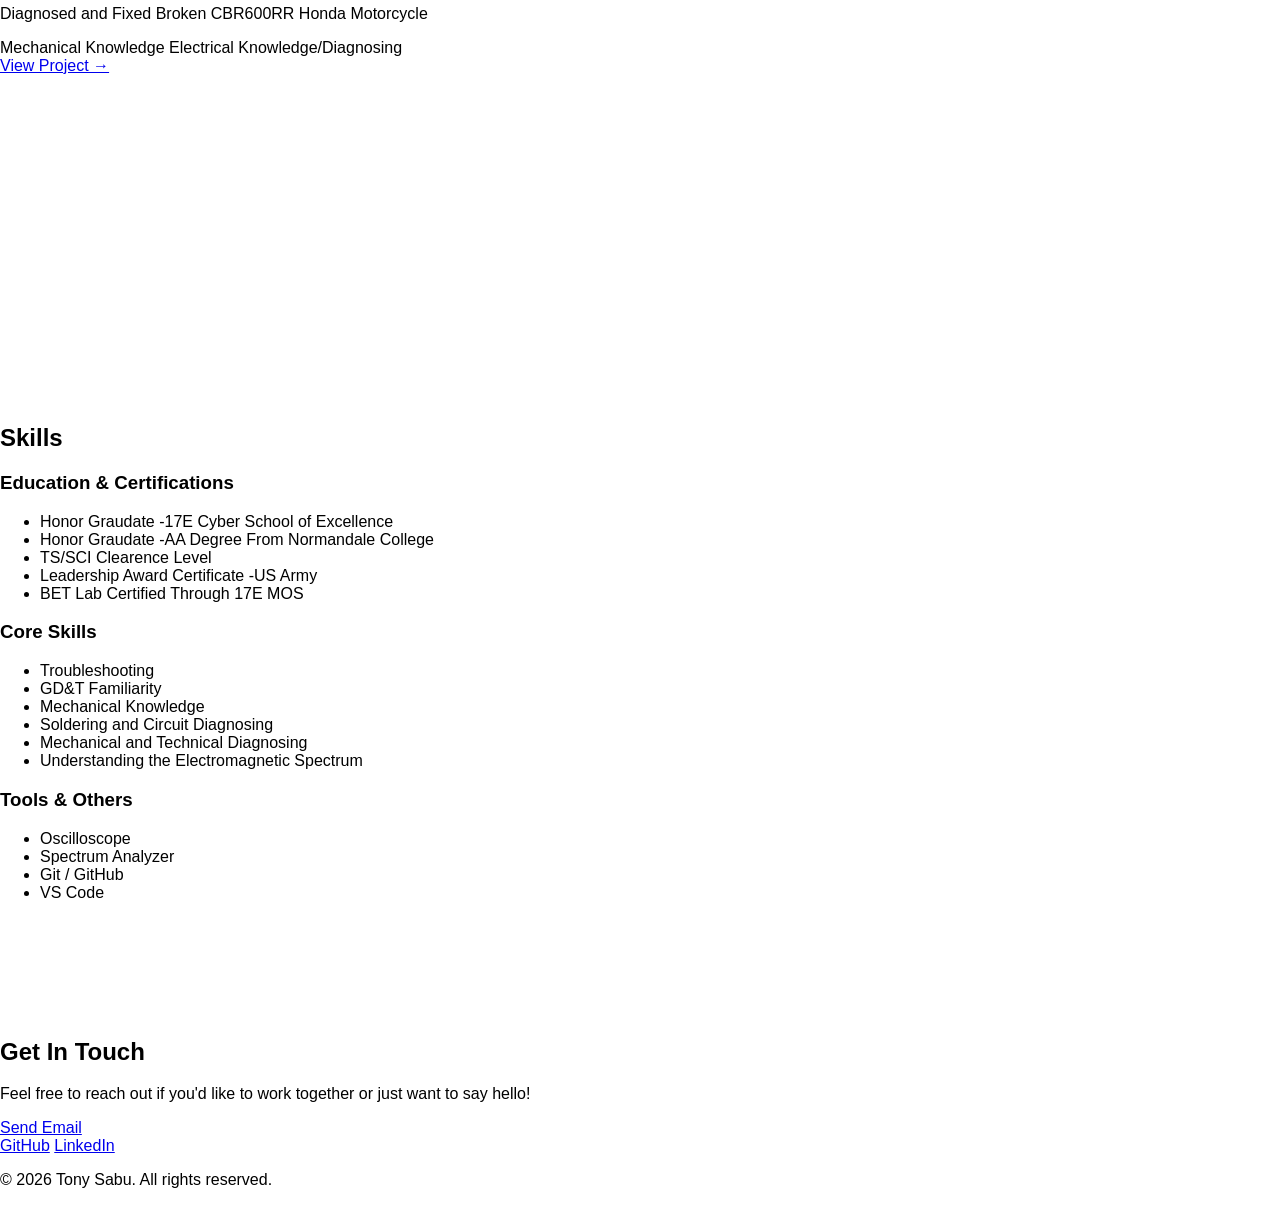
==== commit e9d4dd26: "Update index.html" ====
--- a/index.html
+++ b/index.html
@@ -7,17 +7,11 @@
     <title>Tony Sabu - Portfolio</title>
     <link rel="stylesheet" href="style.css">
 </head>
-
 <body>
-
-    <!-- ================= CURSOR GLOW (REQUIRED FOR PREMIUM EFFECT) ================= -->
-    <div class="cursor-glow"></div>
-
-    <!-- ================= NAVIGATION ================= -->
+    <!-- Navigation -->
     <nav class="navbar">
         <div class="container">
             <div class="logo">Tony Sabu</div>
-
             <ul class="nav-menu">
                 <li><a href="#home" class="nav-link">Home</a></li>
                 <li><a href="#about" class="nav-link">About</a></li>
@@ -25,11 +19,7 @@
                 <li><a href="#skills" class="nav-link">Skills</a></li>
                 <li><a href="#contact" class="nav-link">Contact</a></li>
             </ul>
-
-            <button id="themeToggle" class="btn btn-secondary theme-toggle" type="button">
-                Dark Mode
-            </button>
-
+            <button id="themeToggle" class="btn btn-secondary theme-toggle" type="button" aria-label="Toggle dark mode">Dark Mode</button>
             <div class="hamburger">
                 <span></span>
                 <span></span>
@@ -38,63 +28,51 @@
         </div>
     </nav>
 
-    <!-- ================= HERO ================= -->
+    <!-- Hero Section -->
     <section id="home" class="hero">
         <div class="container">
             <div class="hero-content">
                 <h1>Hi, I'm Tony Sabu</h1>
                 <p class="hero-subtitle">EW Sergeant | Engineer | Developer</p>
-                <p class="hero-description">
-                    Welcome to my portfolio. I love designing and creating projects.
-                </p>
+                <p class="hero-description">Welcome to my portfolio. I love designing and creating projects.</p>
                 <a href="#projects" class="btn btn-primary">View My Work</a>
             </div>
         </div>
     </section>
 
-    <!-- ================= ABOUT ================= -->
+    <!-- About Section -->
     <section id="about" class="about">
         <div class="container">
-
             <h2>About Me</h2>
-
             <div class="about-content">
-                <p>
-                    I'm a US Army 17E SGT, a technician at Mystic Lake, and a full time student
-                    with a love for creating and designing products that have real world applications.
-                </p>
-                <p>
-                    When I'm not coding or designing, you can find me exploring new technologies,
-                    diagnosing broken tools and machinery, or enjoying the outdoors.
-                </p>
-            </div>
-
+                <p>I'm a US Army 17E SGT, a technician at Mystic Lake, and a full time student with a love for creating and designing products that have real world applications.</p>
+                <p>When I'm not coding or designing, you can find me exploring new technologies, diagnosing broken tools and machinery, or enjoying the outdoors.</p>
+            </div>
             <div class="about-grid">
-                <div class="about-img" style="background-image:url('about1.JPEG')"></div>
-                <div class="about-img" style="background-image:url('about2.JPG')"></div>
-                <div class="about-img" style="background-image:url('about3.jpg')"></div>
-                <div class="about-img" style="background-image:url('about4.JPG')"></div>
-                <div class="about-img" style="background-image:url('about5.jpg')"></div>
-                <div class="about-img" style="background-image:url('about6.jpg')"></div>
-                <div class="about-img" style="background-image:url('about7.jpg')"></div>
-                <div class="about-img" style="background-image:url('about8.JPEG')"></div>
-                <div class="about-img" style="background-image:url('about9.jpg')"></div>
-                <div class="about-img" style="background-image:url('about10.jpg')"></div>
-            </div>
-
-        </div>
-    </section>
-
-    <!-- ================= PROJECTS ================= -->
+                <div class="about-img" style="background-image: url('about1.JPEG')"></div>
+                <div class="about-img" style="background-image: url('about2.JPG')"></div>
+                <div class="about-img" style="background-image: url('about3.jpg')"></div>
+                <div class="about-img" style="background-image: url('about4.JPG')"></div>
+                <div class="about-img" style="background-image: url('about5.jpg')"></div>
+                <div class="about-img" style="background-image: url('about6.jpg')"></div>
+                <div class="about-img" style="background-image: url('about7.jpg')"></div>
+                <div class="about-img" style="background-image: url('about8.JPEG')"></div>
+                <div class="about-img" style="background-image: url('about9.jpg')"></div>
+                <div class="about-img" style="background-image: url('about10.jpg')"></div>
+                
+            </div>
+            
+        </div>
+    </section>
+
+    <!-- Projects Section -->
     <section id="projects" class="projects">
         <div class="container">
-
             <h2>Recent Projects</h2>
-
             <div class="projects-grid">
-
+                <!-- Project 1 -->
                 <div class="project-card">
-                    <div class="project-image" style="background:url('335ix%20Background1.jpg') center/cover no-repeat;"></div>
+                    <div class="project-image" style="background: url('335ix%20Background1.jpg')center/cover no-repeat;/*linear-gradient(135deg, #667eea 0%, #764ba2 100%);*/"></div>
                     <div class="project-content">
                         <h3>Project 335ix BMW</h3>
                         <p>Rebuilt A N55 BMW Engine and Redesigned Headlights</p>
@@ -107,21 +85,23 @@
                     </div>
                 </div>
 
+                <!-- Project 2 -->
                 <div class="project-card">
-                    <div class="project-image" style="background:url('CBR600%20Background1.jpg') center/cover no-repeat;"></div>
+                    <div class="project-image" style="background: url('CBR600%20Background1.jpg')center/cover no-repeat;/*linear-gradient(135deg, #f093fb 0%, #f5576c 100%);*/"></div>
                     <div class="project-content">
                         <h3>Project CBR600RR Honda</h3>
                         <p>Diagnosed and Fixed Broken CBR600RR Honda Motorcycle</p>
                         <div class="project-tags">
                             <span class="tag">Mechanical Knowledge</span>
-                            <span class="tag">Electrical Diagnosing</span>
+                            <span class="tag">Electrical Knowledge/Diagnosing</span>
                         </div>
                         <a href="project2" class="project-link">View Project →</a>
                     </div>
                 </div>
 
+                <!-- Project 3 -->
                 <div class="project-card">
-                    <div class="project-image" style="background:url('Horse%20Background2.jpg') center/cover no-repeat;"></div>
+                    <div class="project-image" style="background: url('Horse%20Background2.jpg')center/cover no-repeat;/*linear-gradient(135deg, #4facfe 0%, #00f2fe 100%);*/"></div>
                     <div class="project-content">
                         <h3>Project Horse</h3>
                         <p>Designed a 3D Model of an Ancient Sculpture</p>
@@ -133,42 +113,36 @@
                         <a href="project3" class="project-link">View Project →</a>
                     </div>
                 </div>
-
-            </div>
-
-        </div>
-    </section>
-
-    <!-- ================= SKILLS ================= -->
+            </div>
+        </div>
+    </section>
+
+    <!-- Skills Section -->
     <section id="skills" class="skills">
         <div class="container">
-
             <h2>Skills</h2>
-
             <div class="skills-grid">
-
                 <div class="skill-category">
                     <h3>Education & Certifications</h3>
                     <ul>
-                        <li>Honor Graduate - 17E Cyber School of Excellence</li>
-                        <li>AA Degree - Normandale College</li>
-                        <li>TS/SCI Clearance Level</li>
-                        <li>US Army Leadership Award</li>
-                        <li>BET Lab Certified (17E MOS)</li>
+                        <li>Honor Graudate -17E Cyber School of Excellence</li>
+                         <li>Honor Graudate -AA Degree From Normandale College</li>
+                         <li>TS/SCI Clearence Level</li>
+                         <li>Leadership Award Certificate -US Army</li>
+                        <li>BET Lab Certified Through 17E MOS</li>
                     </ul>
                 </div>
-
                 <div class="skill-category">
                     <h3>Core Skills</h3>
                     <ul>
                         <li>Troubleshooting</li>
                         <li>GD&T Familiarity</li>
                         <li>Mechanical Knowledge</li>
-                        <li>Circuit Diagnosing</li>
-                        <li>Electromagnetic Spectrum</li>
+                        <li>Soldering and Circuit Diagnosing</li>
+                        <li>Mechanical and Technical Diagnosing</li>
+                        <li>Understanding the Electromagnetic Spectrum</li>
                     </ul>
                 </div>
-
                 <div class="skill-category">
                     <h3>Tools & Others</h3>
                     <ul>
@@ -178,35 +152,26 @@
                         <li>VS Code</li>
                     </ul>
                 </div>
-
-            </div>
-
-        </div>
-    </section>
-
-    <!-- ================= CONTACT ================= -->
+            </div>
+        </div>
+    </section>
+
+    <!-- Contact Section -->
     <section id="contact" class="contact">
         <div class="container">
-
             <h2>Get In Touch</h2>
-
-            <p>
-                Feel free to reach out if you'd like to work together or just want to say hello!
-            </p>
-
+            <p>Feel free to reach out if you'd like to work together or just want to say hello!</p>
             <div class="contact-content">
                 <a href="mailto:tonysabu21@gmail.com" class="btn btn-primary">Send Email</a>
-
                 <div class="social-links">
                     <a href="https://github.com/tonysabu21" target="_blank" class="social-link">GitHub</a>
                     <a href="https://www.linkedin.com/in/tony-sabu21" target="_blank" class="social-link">LinkedIn</a>
                 </div>
             </div>
-
-        </div>
-    </section>
-
-    <!-- ================= FOOTER ================= -->
+        </div>
+    </section>
+
+    <!-- Footer -->
     <footer class="footer">
         <div class="container">
             <p>&copy; 2026 Tony Sabu. All rights reserved.</p>
@@ -214,35 +179,22 @@
     </footer>
 
     <script src="script.js"></script>
-
-    <!-- ================= ABOUT ANIMATION ================= -->
-    <script>
-        const images = document.querySelectorAll('.about-img');
-
-        const observer = new IntersectionObserver((entries) => {
-            entries.forEach((entry, index) => {
-                if (entry.isIntersecting) {
-                    setTimeout(() => {
-                        entry.target.classList.add('show');
-                    }, index * 80);
-                }
-            });
-        }, { threshold: 0.2 });
-
-        images.forEach(img => observer.observe(img));
-    </script>
-
-    <!-- ================= CURSOR GLOW SCRIPT ================= -->
-    <script>
-        const glow = document.querySelector(".cursor-glow");
-
-        document.addEventListener("mousemove", (e) => {
-            if (!glow) return;
-            glow.style.left = e.clientX + "px";
-            glow.style.top = e.clientY + "px";
-        });
-    </script>
-
+<script>
+const images = document.querySelectorAll('.about-img');
+
+const observer = new IntersectionObserver((entries) => {
+    entries.forEach((entry, index) => {
+        if (entry.isIntersecting) {
+            setTimeout(() => {
+                entry.target.classList.add('show');
+            }, index * 80); // stagger effect
+        }
+    });
+}, {
+    threshold: 0.2
+});
+
+images.forEach(img => observer.observe(img));
+</script>
 </body>
 </html>
-  
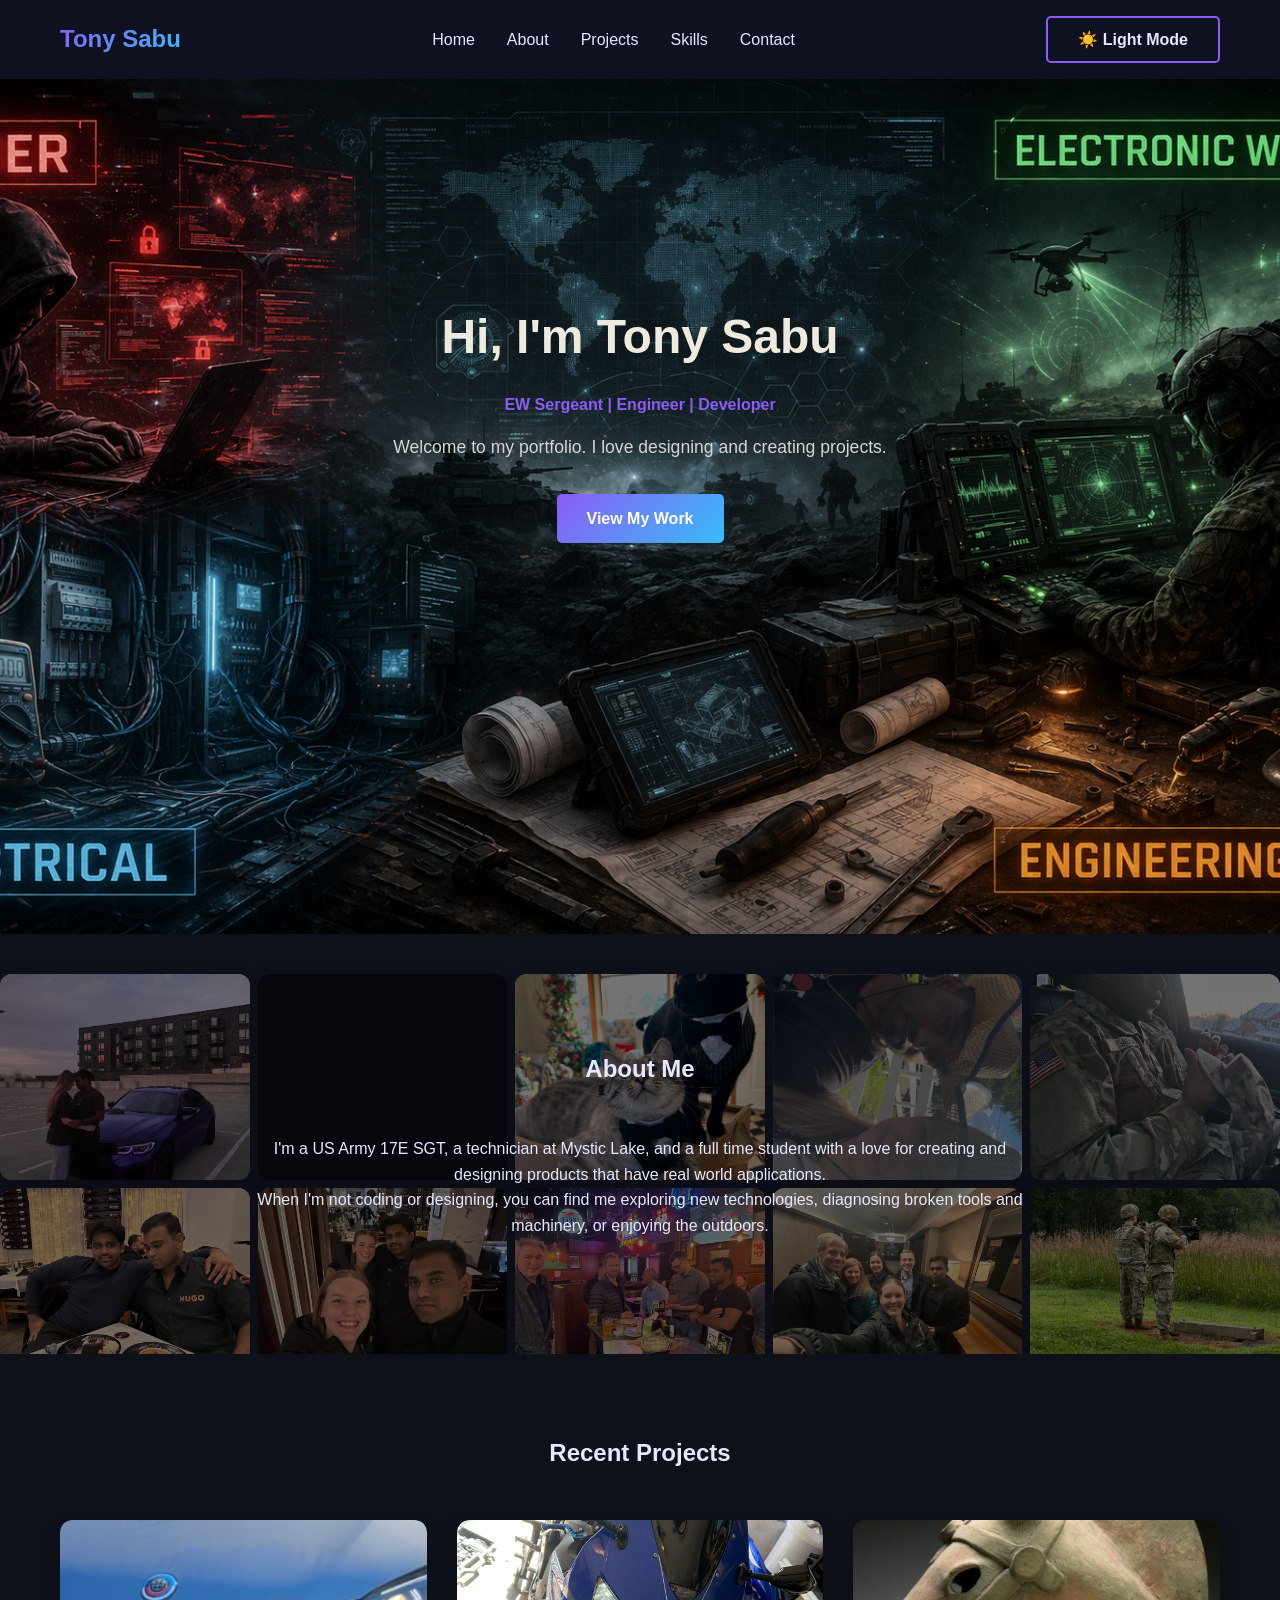
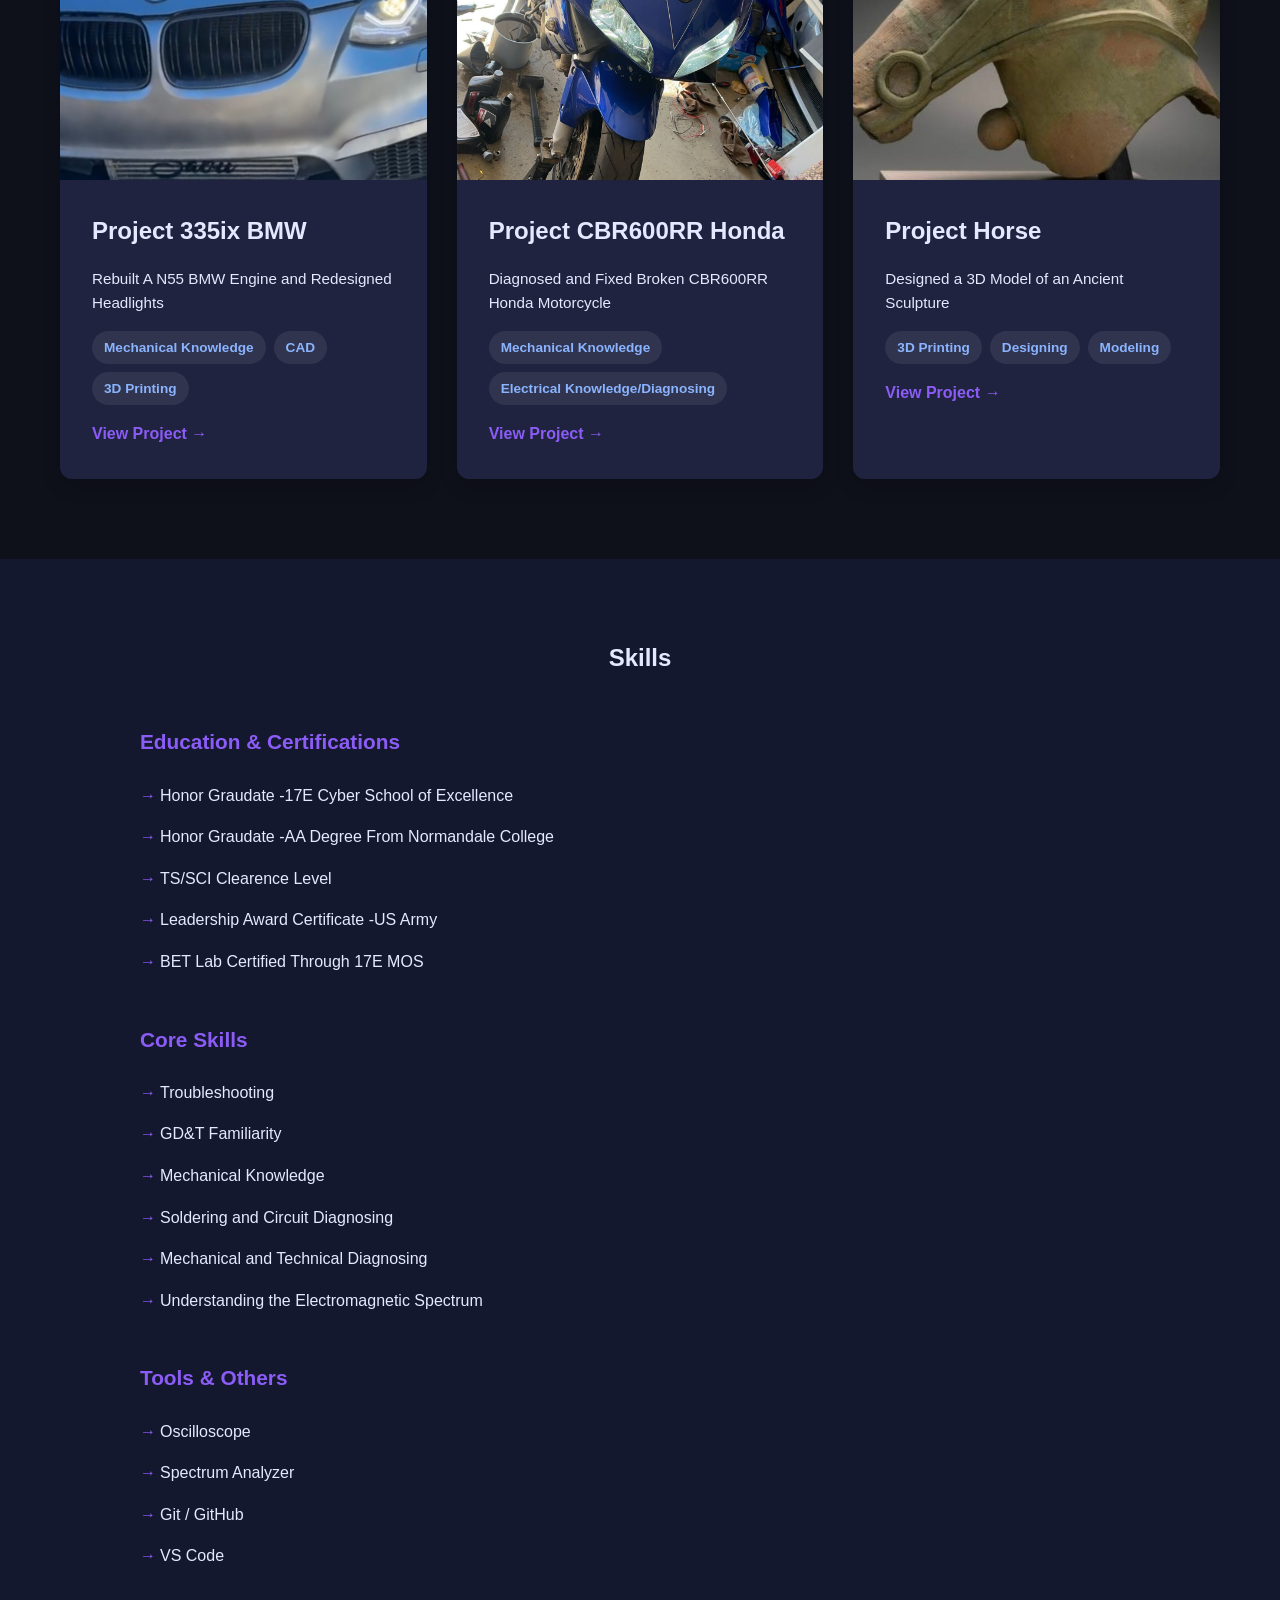
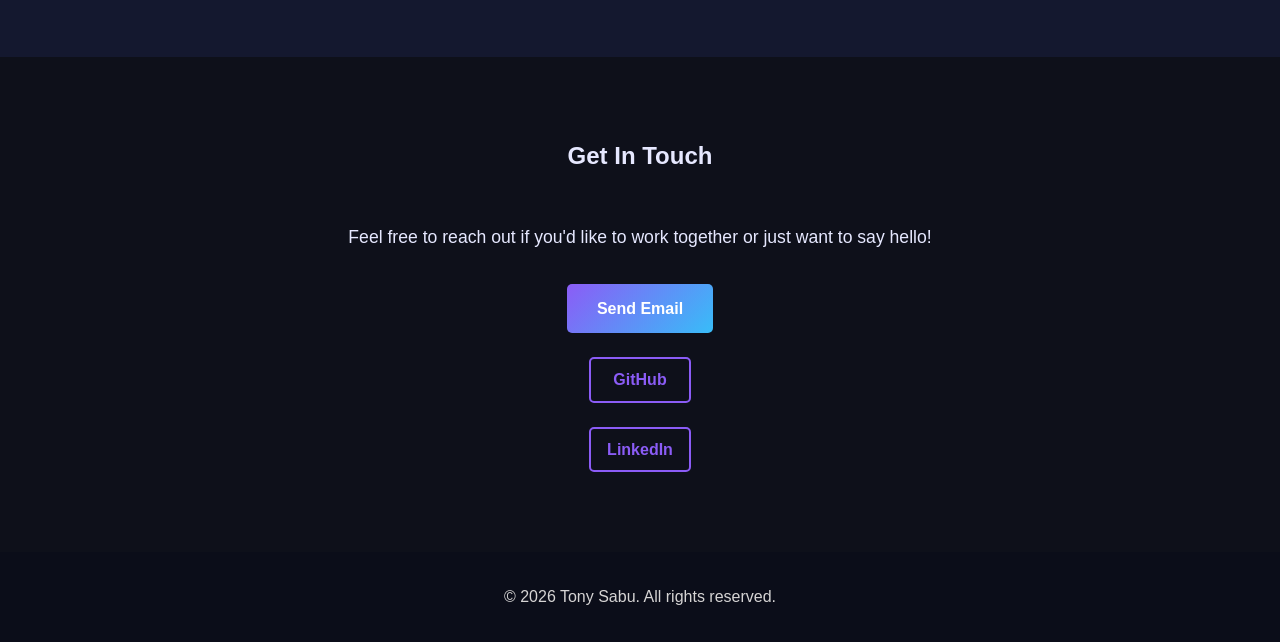
==== commit 78e1a639: "Update index.html" ====
--- a/index.html
+++ b/index.html
@@ -87,7 +87,7 @@
 
                 <!-- Project 2 -->
                 <div class="project-card">
-                    <div class="project-image" style="background: url('CBR600%20Background1.jpg')center/cover no-repeat;/*linear-gradient(135deg, #f093fb 0%, #f5576c 100%);*/"></div>
+                    <div class="project-image" style="background: url('CBR6001.JPG')center/cover no-repeat;/*linear-gradient(135deg, #f093fb 0%, #f5576c 100%);*/"></div>
                     <div class="project-content">
                         <h3>Project CBR600RR Honda</h3>
                         <p>Diagnosed and Fixed Broken CBR600RR Honda Motorcycle</p>
--- a/style.css
+++ b/style.css
@@ -1,105 +1,613 @@
+/* ==================== Variables & Reset ==================== */
 :root {
-    --primary:#eb1e1e;
-    --bg:#ffffff;
-
-    /* NEW PREMIUM BACKGROUNDS */
-    --projects-bg: url("projects-bg.jpg");
-    --skills-bg: url("skills-bg.jpg");
-}
-
-/* ================= GLOBAL ================= */
+    --primary-color: #eb1e1e; /*#667eea*/
+    --secondary-color: #764ba2;
+    --dark-bg: #1a1a2e;
+    --light-bg: #f5f7fa;
+    --text-dark: #333;
+    --text-light: #d6d4d4;
+    --white: #ffffff;
+    --border-color: #e0e0e0;
+    --transition: all 0.3s ease;
+    --dull-white: #EEEADE;
+
+    --bg: var(--white);
+    --nav-bg: var(--white);
+    --section-bg: var(--light-bg);
+    --card-bg: var(--white);
+    --text-color: var(--text-dark);
+    --tag-bg: #eef1f6;
+    --tag-text: var(--primary-color);
+    --footer-bg: var(--dark-bg);
+    --footer-text: var(--white);
+}
+
+* {
+    margin: 0;
+    padding: 0;
+    box-sizing: border-box;
+}
+
+html {
+    scroll-behavior: smooth;
+}
+
 body {
-    margin:0;
-    font-family:Arial;
-    background:var(--bg);
-    overflow-x:hidden;
-}
-
-/* ================= CURSOR GLOW ================= */
-.cursor-glow {
-    position: fixed;
-    width: 250px;
-    height: 250px;
-    border-radius: 50%;
-    pointer-events: none;
-    background: radial-gradient(circle,
-        rgba(235,30,30,0.25),
-        transparent 70%);
-    transform: translate(-50%, -50%);
-    z-index: 9999;
-    filter: blur(20px);
-}
-
-/* ================= HERO ================= */
+    font-family: 'Segoe UI', Tahoma, Geneva, Verdana, sans-serif;
+    line-height: 1.6;
+    color: var(--text-color);
+    background-color: var(--bg);
+}
+
+body.dark-mode {
+    --bg: #0e101a;
+    --nav-bg: rgba(15, 18, 32, 0.96);
+    --section-bg: #14182f;
+    --card-bg: #1f233f;
+    --text-color: #e6e8ff;
+    --tag-bg: rgba(255, 255, 255, 0.08);
+    --tag-text: #8ab4ff;
+    --footer-bg: #0b0d19;
+    --footer-text: #d6d4d4;
+    --primary-color: #8b5cf6;
+    --secondary-color: #38bdf8;
+}
+
+body.dark-mode .about-img::before {
+    background: rgba(0, 0, 0, 0.55);
+}
+
+/* ==================== Container ==================== */
+.container {
+    max-width: 1200px;
+    margin: 0 auto;
+    padding: 0 20px;
+}
+
+/* ==================== Navigation ==================== */
+.navbar {
+    position: sticky;
+    top: 0;
+    background-color: var(--nav-bg);
+    box-shadow: 0 2px 10px rgba(0, 0, 0, 0.1);
+    z-index: 100;
+}
+
+.navbar .container {
+    display: flex;
+    justify-content: space-between;
+    align-items: center;
+    padding: 1rem 20px;
+}
+
+.theme-toggle {
+    border: 2px solid var(--primary-color);
+    background: transparent;
+    color: var(--text-color);
+    padding: 0.65rem 1rem;
+    border-radius: 999px;
+    font-weight: 600;
+    transition: var(--transition);
+}
+
+.theme-toggle:hover,
+.theme-toggle:focus {
+    background: var(--primary-color);
+    color: var(--white);
+}
+
+.logo {
+    font-size: 1.5rem;
+    font-weight: bold;
+    background: linear-gradient(135deg, var(--primary-color), var(--secondary-color));
+    -webkit-background-clip: text;
+    -webkit-text-fill-color: transparent;
+    background-clip: text;
+}
+
+.nav-menu {
+    display: flex;
+    list-style: none;
+    gap: 2rem;
+}
+
+.nav-link {
+    text-decoration: none;
+    color: var(--text-color);
+    width: 100%;
+}
+
+.hamburger {
+    display: none;
+    flex-direction: column;
+    cursor: pointer;
+}
+
+.hamburger span {
+    width: 25px;
+    height: 3px;
+    background-color: var(--text-color);
+}
+
+/* ==================== Hero Section ==================== */
 .hero {
-    height: 90vh;
-    display:flex;
-    align-items:center;
-    justify-content:center;
-}
-
-/* ================= ABOUT (LOCKED GRID FIX) ================= */
+    
+    background-image: url('Portfolio%20Background%202.png');
+    background-size: cover;
+    background-position: center;
+    background-repeat: no-repeat;
+    height: 95vh;
+    padding: 220px 0;
+    text-align: center;
+    position: relative;
+}
+
+.hero::before {
+    content: '';
+    position: absolute;
+    top: 0;
+    left: 0;
+    right: 0;
+    bottom: 0;
+    background: rgba(0, 0, 0, 0.1);
+    z-index: 1;
+}
+
+.hero-content {
+    position: relative;
+    z-index: 2;
+}
+
+.hero-content h1 {
+    font-size: 3rem;
+    margin-bottom: 1rem;
+    color: var(--dull-white);
+}
+
+.hero-subtitle {
+    font-size: 1.5rem;
+    color: var(--primary-color);
+    margin-bottom: 1rem;
+    font-weight: 600;
+}
+
+.hero-description {
+    font-size: 1.1rem;
+    color: var(--text-light);
+    margin-bottom: 2rem;
+}
+
+/* ==================== Buttons ==================== */
+.btn {
+    display: inline-block;
+    padding: 12px 30px;
+    border: none;
+    border-radius: 5px;
+    font-size: 1rem;
+    font-weight: 600;
+    cursor: pointer;
+    text-decoration: none;
+    transition: var(--transition);
+    text-align: center;
+}
+
+.btn-primary {
+    background: linear-gradient(135deg, var(--primary-color), var(--secondary-color));
+    color: var(--white);
+}
+
+.btn-secondary {
+    border: 2px solid var(--primary-color);
+    background: transparent;
+    color: var(--text-color);
+}
+
+.btn-primary:hover,
+.btn-secondary:hover {
+    transform: translateY(-3px);
+    box-shadow: 0 10px 25px rgba(102, 126, 234, 0.3);
+}
+
+/* ==================== About Section ==================== */
+
 .about {
     position: relative;
     padding: 80px 0;
     overflow: hidden;
+
+    min-height: 420px; 
+    display: flex;
+    flex-direction: column;
+    justify-content: center;
+}
+.about h2,
+.projects h2,
+.skills h2,
+.contact h2 {
+    font-size: 2.5rem;
+    margin-bottom: 3rem;
+    text-align: center;
+    color: var(--text-color);
+}
+
+.about-content {
+    max-width: 800px;
+    margin: 0 auto;
+    text-align: center;
+}
+
+.about-content,
+.about h2 {
+    position: relative;
+    z-index: 2;
 }
 
 .about-grid {
-    position:absolute;
-    inset:0;
-    display:grid;
-    grid-template-columns:repeat(4,1fr);
-    gap:10px;
-    z-index:0;
-    pointer-events:none;
-}
-
-.about-content {
-    position:relative;
-    z-index:2;
-}
-
-/* ================= PROJECTS PREMIUM BACKGROUND ================= */
+    position: absolute;
+    inset: 0;
+    display: grid;
+    grid-template-columns: repeat(5, 1fr);
+    gap: 8px;
+    z-index: 0;
+    opacity: 1;
+
+
+}
+/* ==================== About Images ==================== */
+.about-img {
+    width: 100%;
+    padding-top: 70%;
+    background-size: cover;
+    background-position: center;
+    border-radius: 12px;
+
+    position: relative;
+    overflow: hidden;
+
+    transform: translateY(40px);
+    transition: transform 0.4s ease, box-shadow 0.4s ease;
+
+    box-shadow: 0 8px 20px rgba(0,0,0,0.15);
+    cursor: pointer;
+}
+
+.about-img::before {
+    content: "";
+    position: absolute;
+    inset: 0;
+
+    background: rgba(255, 255, 255, 0.65);
+
+    transition: opacity 0.35s ease;
+    z-index: 1;
+}
+
+.about-img.show {
+    opacity: 1;
+    transform: translateY(0);
+}
+.about-img {
+    position: relative;
+}
+
+.about-img > * {
+    position: relative;
+    z-index: 2;
+}
+
+.about-img:hover {
+    transform: scale(1.07);
+    box-shadow: 0 14px 35px rgba(0,0,0,0.25);
+    z-index: 2;
+}
+
+.about-img:hover::before {
+    opacity: 0;
+}
+/* responsive */
+@media (max-width: 768px) {
+    .about-grid {
+        grid-template-columns: repeat(2, 1fr);
+    }
+}
+/* when visible */
+.about-img.show {
+    opacity: 1;
+    transform: translateY(0);
+}
+
+/* ==================== Projects Section ==================== */
 .projects {
-    position: relative;
-    padding: 100px 0;
-}
-
-.projects::before {
-    content:"";
-    position:absolute;
-    inset:0;
-    background-image: var(--projects-bg);
-    background-size:cover;
-    background-position:center;
-    opacity:0.12;
-    z-index:0;
-}
-
+    padding: 80px 0;
+}
+
+/* ==================== PROJECT GRID UPGRADE ==================== */
 .projects-grid {
-    position: relative;
-    z-index:2;
-}
-
-/* ================= SKILLS PREMIUM BACKGROUND ================= */
+    display: grid;
+    grid-template-columns: repeat(3, 1fr); /* desktop: 3 across */
+    gap: 30px;
+}
+
+/* Tablet */
+@media (max-width: 1000px) {
+    .projects-grid {
+        grid-template-columns: repeat(2, 1fr);
+    }
+}
+
+/* Mobile */
+@media (max-width: 600px) {
+    .projects-grid {
+        grid-template-columns: 1fr;
+    }
+}
+
+.project-card {
+    background: var(--card-bg);
+    border-radius: 12px;
+    overflow: hidden;
+
+    display: flex;
+    flex-direction: column;
+    height: 100%;
+
+    box-shadow: 0 8px 20px rgba(0,0,0,0.1);
+    transition: all 0.35s ease;
+}
+
+/* Smooth hover lift */
+.project-card:hover {
+    transform: translateY(-12px) scale(1.02);
+    box-shadow: 0 18px 40px rgba(0,0,0,0.2);
+}
+
+/* Image zoom effect */
+.project-card:hover .project-image {
+    transform: scale(1.08);
+}
+
+.project-image {
+    width: 100%;
+    height: 260px; 
+
+    background-size: cover;       
+    background-position: center;  
+    background-repeat: no-repeat;
+
+    border-top-left-radius: 12px;
+    border-top-right-radius: 12px;
+
+    transition: transform 0.4s ease;
+}
+
+.project-content {
+    padding: 2rem;
+}
+
+.project-content h3 {
+    font-size: 1.5rem;
+    margin-bottom: 1rem;
+    color: var(--text-color);
+}
+
+.project-content p {
+    color: var(--text-color);
+    margin-bottom: 1rem;
+    font-size: 0.95rem;
+}
+
+.project-tags {
+    display: flex;
+    flex-wrap: wrap;
+    gap: 0.5rem;
+    margin-bottom: 1rem;
+}
+
+.tag {
+    display: inline-block;
+    background-color: var(--tag-bg);
+    color: var(--tag-text);
+    padding: 0.35rem 0.75rem;
+    border-radius: 20px;
+    font-size: 0.85rem;
+    font-weight: 600;
+}
+
+.project-link {
+    color: var(--primary-color);
+    text-decoration: none;
+    font-weight: 600;
+    transition: var(--transition);
+}
+
+.project-link:hover {
+    color: var(--secondary-color);
+}
+
+/* ==================== Skills Section ==================== */
 .skills {
-    position: relative;
-    padding: 100px 0;
-}
-
-.skills::before {
-    content:"";
-    position:absolute;
-    inset:0;
-    background-image: var(--skills-bg);
-    background-size:cover;
-    background-position:center;
-    opacity:0.12;
-    z-index:0;
+    padding: 80px 0;
+    background-color: var(--section-bg);
 }
 
 .skills-grid {
-    position: relative;
-    z-index:2;
-}
+    display: grid;
+    grid-template-columns: repeat(auto-fit, minmax(250px, 1fr));
+    gap: 40px;
+    max-width: 1000px;
+    margin: 0 auto;
+}
+
+.skill-category h3 {
+    font-size: 1.3rem;
+    color: var(--primary-color);
+    margin-bottom: 1rem;
+}
+
+.skill-category ul {
+    list-style: none;
+}
+
+.skill-category li {
+    padding: 0.5rem 0;
+    color: var(--text-color);
+    position: relative;
+    padding-left: 20px;
+}
+
+.skill-category li:before {
+    content: '→';
+    position: absolute;
+    left: 0;
+    color: var(--primary-color);
+    font-weight: bold;
+}
+
+/* ==================== Contact Section ==================== */
+.contact {
+    padding: 80px 0;
+    text-align: center;
+}
+
+.contact p {
+    font-size: 1.1rem;
+    color: var(--text-color);
+    margin-bottom: 2rem;
+    max-width: 600px;
+    margin-left: auto;
+    margin-right: auto;
+}
+
+.contact-content {
+    display: flex;
+    justify-content: center;
+    align-items: center;
+    gap: 3rem;
+    flex-wrap: wrap;
+}
+
+.social-links {
+    display: flex;
+    gap: 1.5rem;
+}
+
+.social-link {
+    color: var(--primary-color);
+    text-decoration: none;
+    font-weight: 600;
+    transition: var(--transition);
+    padding: 0.5rem 1rem;
+    border: 2px solid var(--primary-color);
+    border-radius: 5px;
+}
+
+.footer {
+    background-color: var(--footer-bg);
+    color: var(--footer-text);
+    padding: 2rem 0;
+    text-align: center;
+}
+
+.social-link:hover {
+    background-color: var(--primary-color);
+    color: var(--white);
+}
+
+@media (max-width: 768px) {
+    .hamburger {
+        display: flex;
+    }
+
+    .nav-menu {
+        position: fixed;
+        left: -100%;
+        top: 70px;
+        flex-direction: column;
+        background-color: var(--nav-bg);
+        width: 100%;
+        text-align: center;
+        transition: 0.3s;
+        gap: 0;
+        padding: 2rem 0;
+    }
+
+    .nav-menu.active {
+        left: 0;
+    }
+
+    .nav-link {
+        display: block;
+        padding: 1rem;
+    }
+
+    .nav-link:after {
+        display: none;
+    }
+
+    .hero-content h1 {
+        font-size: 2rem;
+    }
+
+    .hero-subtitle {
+        font-size: 1.2rem;
+    }
+
+    .hero {
+        padding: 80px 0;
+    }
+
+    .about h2,
+    .projects h2,
+    .skills h2,
+    .contact h2 {
+        font-size: 2rem;
+    }
+
+    .projects-grid {
+        grid-template-columns: 1fr;
+    }
+
+    .skills-grid {
+        grid-template-columns: 1fr;
+    }
+
+    .contact-content {
+        gap: 1.5rem;
+    }
+}
+
+
+
+    .hero-subtitle {
+        font-size: 1rem;
+    }
+
+    .about h2,
+    .projects h2,
+    .skills h2,
+    .contact h2 {
+        font-size: 1.5rem;
+    }
+
+    .social-links {
+        flex-direction: column;
+    }
+
+    .contact-content {
+        flex-direction: column;
+    }
+}
+    .contact h2 {
+        font-size: 2rem;
+    }
+
+    
+    .skills-grid {
+        grid-template-columns: 1fr;
+    }
+
+    .contact-content {
+        gap: 1.5rem;
+    }
+
+
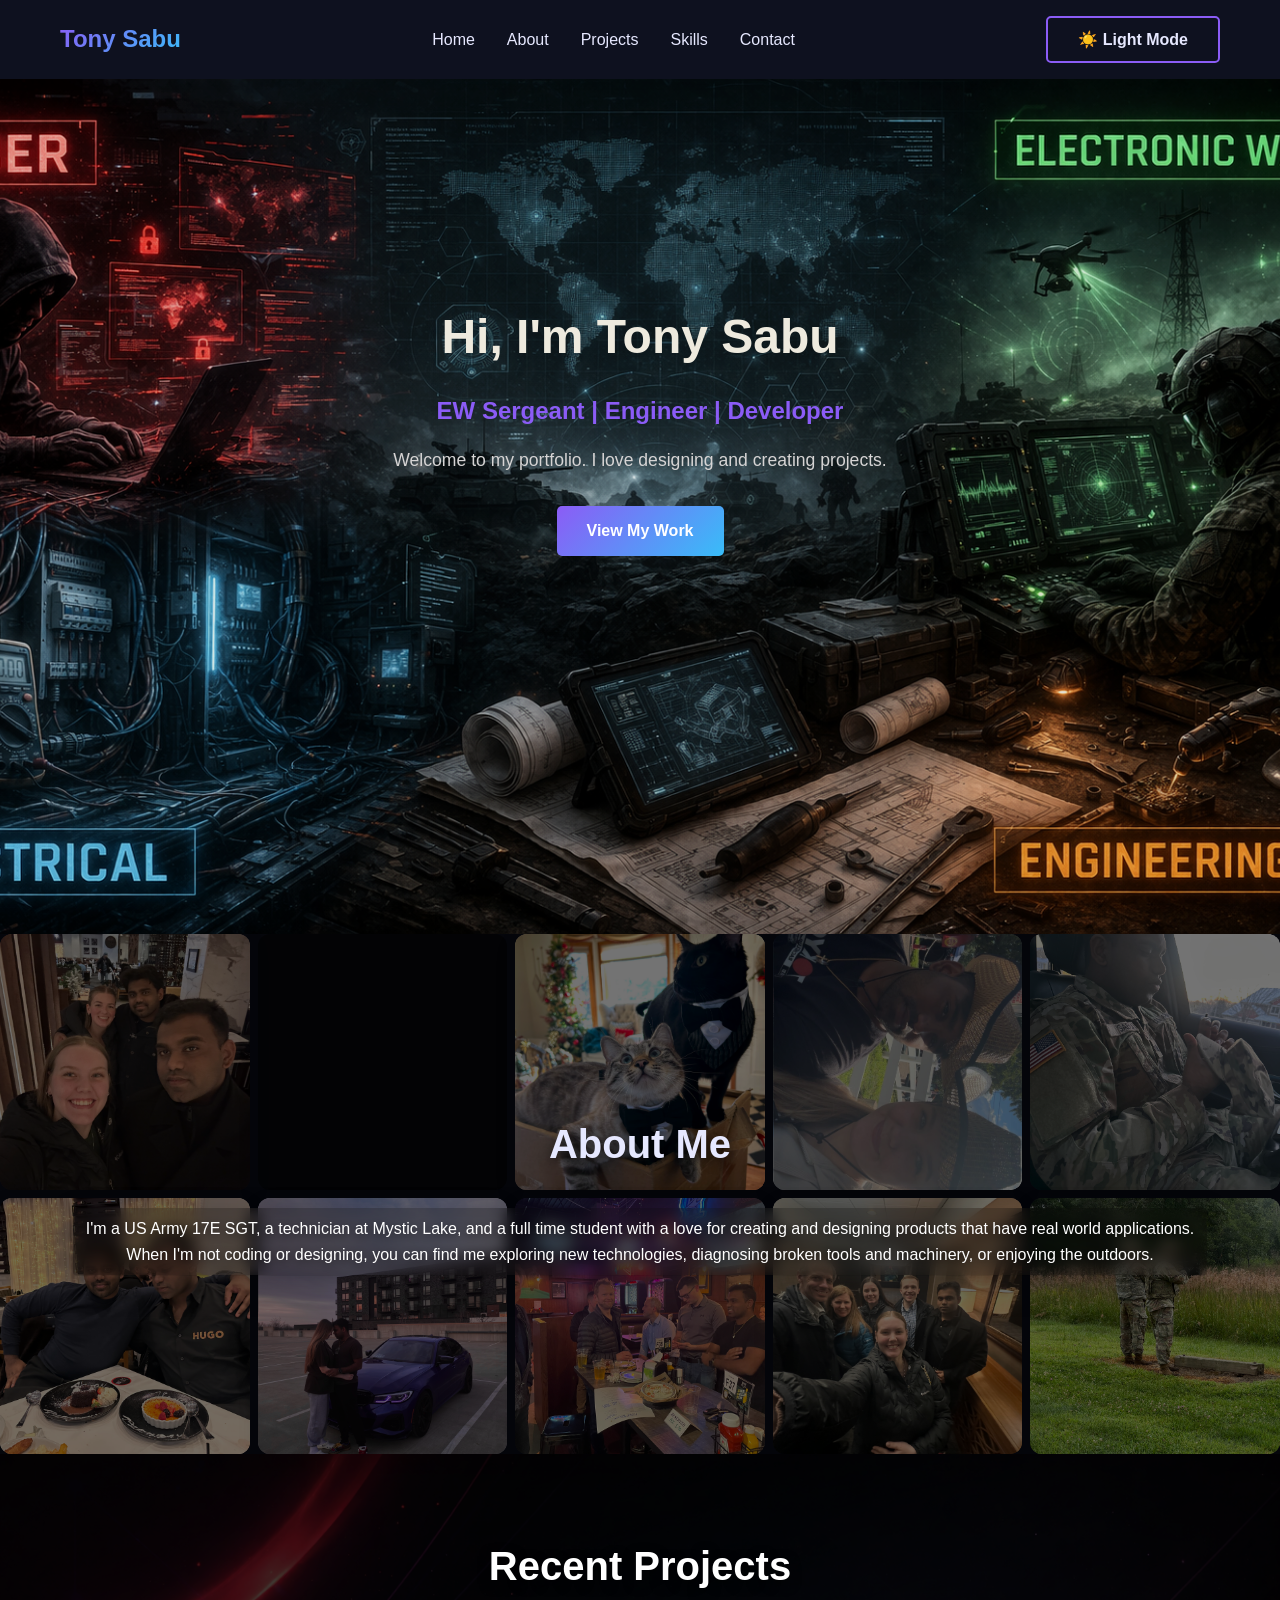
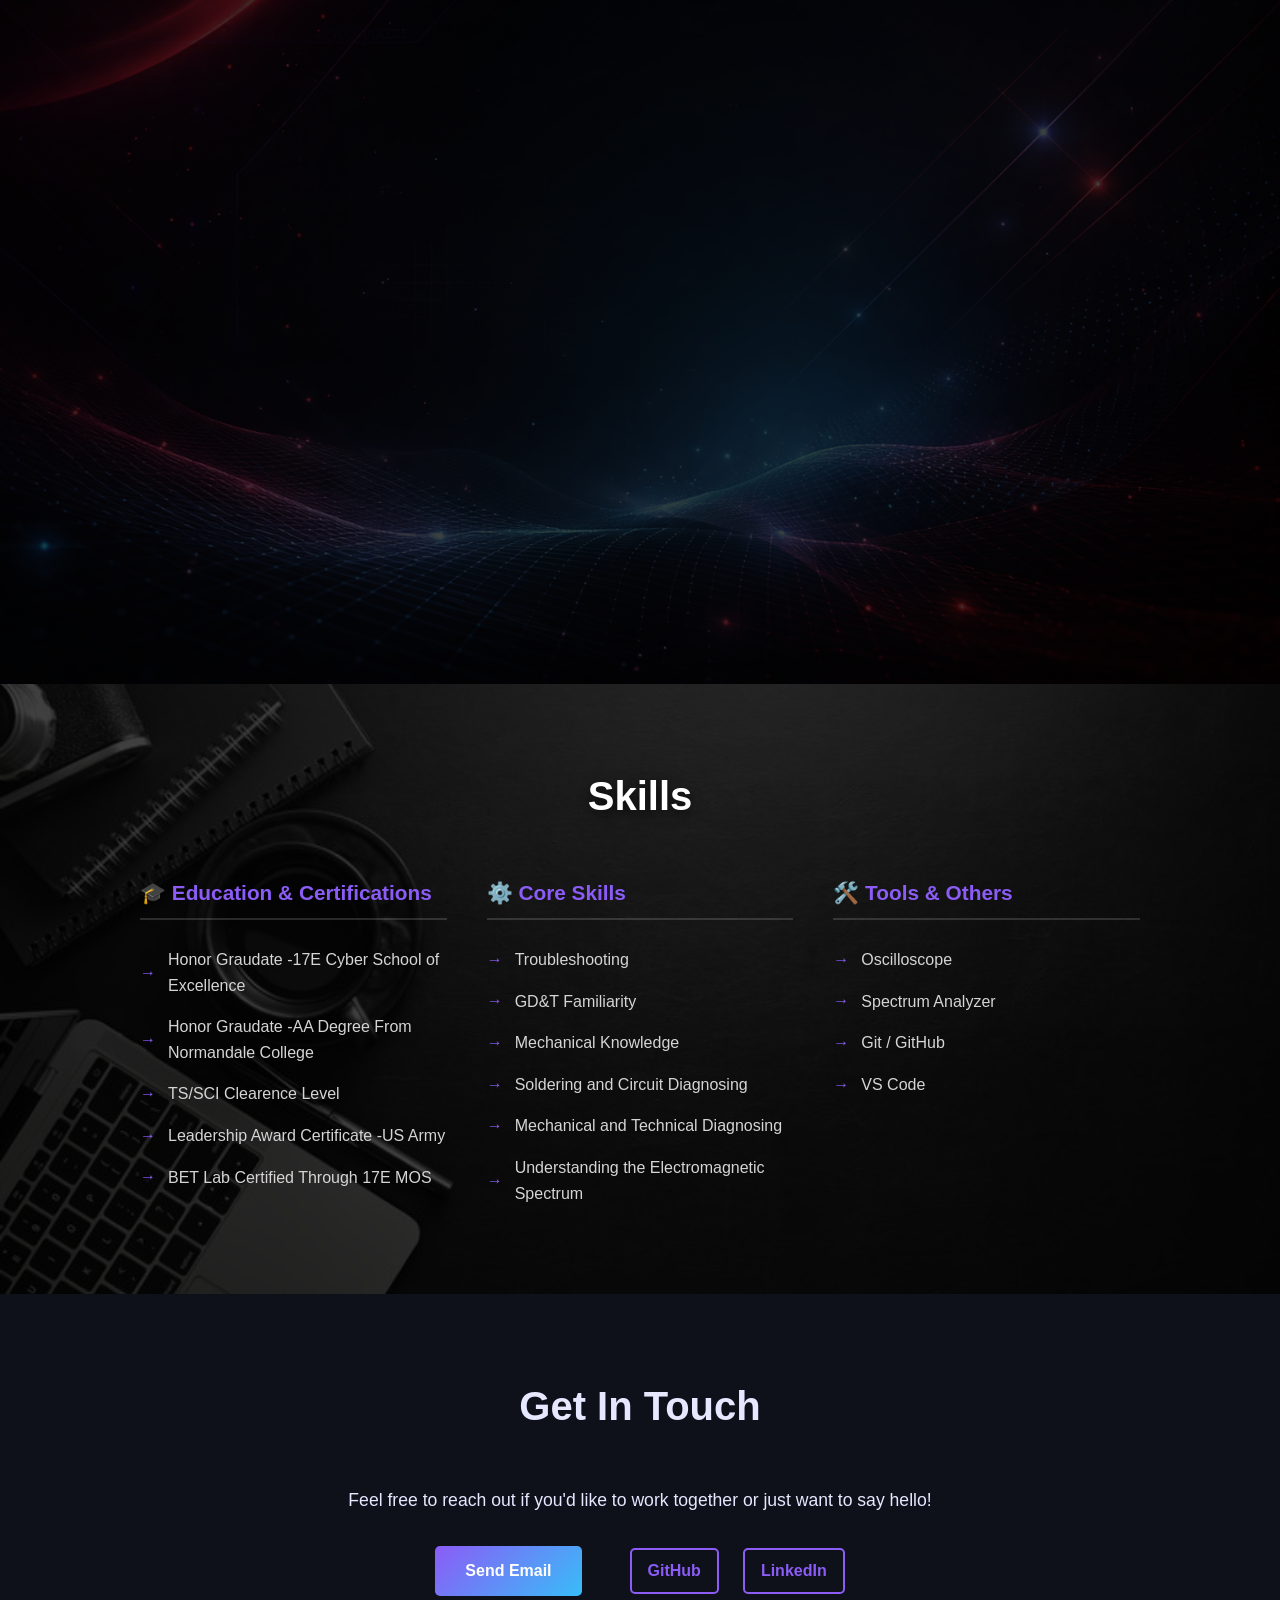
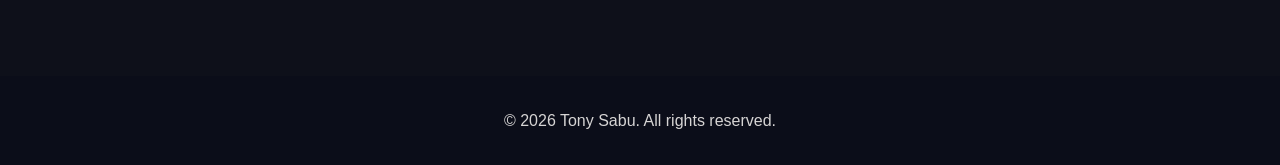
==== commit 46c9fe80: "Update index.html" ====
--- a/index.html
+++ b/index.html
@@ -49,13 +49,13 @@
                 <p>When I'm not coding or designing, you can find me exploring new technologies, diagnosing broken tools and machinery, or enjoying the outdoors.</p>
             </div>
             <div class="about-grid">
-                <div class="about-img" style="background-image: url('about1.JPEG')"></div>
+                <div class="about-img" style="background-image: url('about7.jpg')"></div>
                 <div class="about-img" style="background-image: url('about2.JPG')"></div>
                 <div class="about-img" style="background-image: url('about3.jpg')"></div>
                 <div class="about-img" style="background-image: url('about4.JPG')"></div>
                 <div class="about-img" style="background-image: url('about5.jpg')"></div>
                 <div class="about-img" style="background-image: url('about6.jpg')"></div>
-                <div class="about-img" style="background-image: url('about7.jpg')"></div>
+                <div class="about-img" style="background-image: url('about1.JPEG')"></div>
                 <div class="about-img" style="background-image: url('about8.JPEG')"></div>
                 <div class="about-img" style="background-image: url('about9.jpg')"></div>
                 <div class="about-img" style="background-image: url('about10.jpg')"></div>
--- a/style.css
+++ b/style.css
@@ -93,7 +93,7 @@
 .theme-toggle:hover,
 .theme-toggle:focus {
     background: var(--primary-color);
-    color: var(--white);
+    color: var(--text-color);
 }
 
 .logo {
@@ -213,16 +213,22 @@
 .about {
     position: relative;
     padding: 80px 0;
-    overflow: hidden;
-
-    min-height: 420px; 
+
     display: flex;
     flex-direction: column;
     justify-content: center;
-}
-.about h2,
+
+    overflow: hidden;
+}
 .projects h2,
-.skills h2,
+.skills h2 {
+    font-size: 2.5rem;
+    margin-bottom: 3rem;
+    text-align: center;
+    color: var(--white);
+    text-shadow: 0 4px 12px rgba(0,0,0,0.6);
+}
+
 .contact h2 {
     font-size: 2.5rem;
     margin-bottom: 3rem;
@@ -230,6 +236,13 @@
     color: var(--text-color);
 }
 
+.about h2 {
+    font-size: 2.5rem;
+    margin-bottom: 3rem;
+    text-align: center;
+    color: var(--text-color);
+}
+
 .about-content {
     max-width: 800px;
     margin: 0 auto;
@@ -245,30 +258,37 @@
 .about-grid {
     position: absolute;
     inset: 0;
+
     display: grid;
     grid-template-columns: repeat(5, 1fr);
     gap: 8px;
+
+    height: 100%;  
+    width: 100%;   
+
     z-index: 0;
-    opacity: 1;
-
-
 }
 /* ==================== About Images ==================== */
 .about-img {
     width: 100%;
-    padding-top: 70%;
+    height: 100%;        
+    aspect-ratio: 1 / 1;
+
     background-size: cover;
     background-position: center;
+
     border-radius: 12px;
-
-    position: relative;
     overflow: hidden;
 
-    transform: translateY(40px);
-    transition: transform 0.4s ease, box-shadow 0.4s ease;
-
     box-shadow: 0 8px 20px rgba(0,0,0,0.15);
+
+    transform: translateY(20px);
+    transition: transform 0.3s ease, box-shadow 0.3s ease;
+
     cursor: pointer;
+}
+.about-grid > div {
+    height: 100%;
 }
 
 .about-img::before {
@@ -315,16 +335,161 @@
     opacity: 1;
     transform: translateY(0);
 }
-
+.about-content p {
+    color: var(--text-color);
+    text-shadow: 0 2px 8px rgba(0,0,0,0.5);
+}
+
+.about::before {
+    content: '';
+    position: absolute;
+    inset: 0;
+    background: rgba(0, 0, 0, 0.5);
+    z-index: 0;
+}
+
+
+.projects h2 {
+    color: var(--white);
+    text-shadow: 0 4px 12px rgba(0,0,0,0.6);
+}
+
+.skills h2 {
+    color: var(--white);
+    text-shadow: 0 4px 12px rgba(0,0,0,0.6);
+}
+.about h2 {
+    color: var(--white);
+    text-shadow: 0 4px 12px rgba(0,0,0,0.6);
+}
+.contact h2 {
+    color: var(--text-color);
+}
+
+.about-content,
+.about h2 {
+    position: relative;
+    z-index: 2;
+}
+.about-img {
+    z-index: 1;
+}
+.about {
+    position: relative;
+    padding: 80px 0;
+    overflow: hidden;
+
+    min-height: 520px;
+    display: flex;
+    flex-direction: column;
+    justify-content: center;
+}
+
+/* Background overlay (keeps image visible but controlled) */
+.about::before {
+    content: '';
+    position: absolute;
+    inset: 0;
+    background: rgba(0, 0, 0, 0.55);
+    z-index: 0;
+}
+
+/* Title */
+.about h2 {
+    font-size: 2.5rem;
+    margin-bottom: 2rem;
+    text-align: center;
+
+    color: var(--white);
+    text-shadow: 0 4px 12px rgba(0,0,0,0.6);
+
+    position: relative;
+    z-index: 2;
+}
+
+/* MAIN CONTENT CARD) */
+.about-content {
+    max-width: 1175px;
+    margin: 0 auto;
+    text-align: center;
+
+    padding: .5rem .8rem;
+    border-radius: 4px;
+
+    /* glass effect */
+    background: rgba(0, 0, 0, 0.25);
+    backdrop-filter: blur(8px);
+    -webkit-backdrop-filter: blur(8px);
+
+    box-shadow: 0 10px 30px rgba(0,0,0,0.25);
+
+    position: relative;
+    z-index: 2;
+
+    transition: all 0.3s ease;
+}
+
+/* Paragraph styling */
+.about-content p {
+    color: var(--white);
+    text-shadow: 0 2px 8px rgba(0,0,0,0.5);
+    line-height: 1.6;
+}
+
+/* ==================== LIGHT MODE OVERRIDES ==================== */
+body:not(.dark-mode) .about::before {
+    background: rgba(255, 255, 255, 0.25);
+}
+
+/* light mode card */
+body:not(.dark-mode) .about-content {
+    background: rgba(255, 255, 255, 0.70);
+    box-shadow: 0 10px 30px rgba(0,0,0,0.15);
+}
+
+/* light mode text */
+body:not(.dark-mode) .about-content p {
+    color: #333;
+}
+
+/* light mode title */
+body:not(.dark-mode) .about h2 {
+    color: #222;
+    text-shadow: none;
+}
 /* ==================== Projects Section ==================== */
 .projects {
     padding: 80px 0;
-}
-
-/* ==================== PROJECT GRID UPGRADE ==================== */
+
+    background-image: url('PJB.png'); /* change if needed */
+    background-size: cover;
+    background-position: center;
+    background-repeat: no-repeat;
+
+    position: relative;
+}
+
+/* Dark overlay so cards pop */
+.projects::before {
+    content: '';
+    position: absolute;
+    inset: 0;
+    background: rgba(0, 0, 0, 0.75);
+    z-index: 0;
+}
+
+/* Keep content above overlay */
+.projects .container {
+    position: relative;
+    z-index: 1;
+}
+body .about h2 {
+    color: var(--text-color) !important;
+}
+/* ==================== PROJECT GRID ==================== */
 .projects-grid {
     display: grid;
-    grid-template-columns: repeat(3, 1fr); /* desktop: 3 across */
+    grid-template-columns: repeat(3, 1fr);
     gap: 30px;
 }
 
@@ -342,8 +507,9 @@
     }
 }
 
+/* ==================== PROJECT CARD ==================== */
 .project-card {
-    background: var(--card-bg);
+    background: rgba(20, 20, 30, 0.92); /* solid like skills */
     border-radius: 12px;
     overflow: hidden;
 
@@ -351,14 +517,18 @@
     flex-direction: column;
     height: 100%;
 
-    box-shadow: 0 8px 20px rgba(0,0,0,0.1);
+    box-shadow: 0 10px 25px rgba(0,0,0,0.35);
     transition: all 0.35s ease;
-}
-
-/* Smooth hover lift */
+
+    backdrop-filter: blur(6px);
+}
+
+/* Hover effect */
 .project-card:hover {
     transform: translateY(-12px) scale(1.02);
-    box-shadow: 0 18px 40px rgba(0,0,0,0.2);
+    box-shadow:
+        0 20px 50px rgba(0,0,0,0.5),
+        0 0 20px rgba(235, 30, 30, 0.25);
 }
 
 /* Image zoom effect */
@@ -368,18 +538,16 @@
 
 .project-image {
     width: 100%;
-    height: 260px; 
-
-    background-size: cover;       
-    background-position: center;  
+    height: 260px;
+
+    background-size: cover;
+    background-position: center;
     background-repeat: no-repeat;
 
-    border-top-left-radius: 12px;
-    border-top-right-radius: 12px;
-
     transition: transform 0.4s ease;
 }
 
+/* ==================== CONTENT ==================== */
 .project-content {
     padding: 2rem;
 }
@@ -387,15 +555,16 @@
 .project-content h3 {
     font-size: 1.5rem;
     margin-bottom: 1rem;
-    color: var(--text-color);
+    color: var(--white);
 }
 
 .project-content p {
-    color: var(--text-color);
+    color: var(--white);
     margin-bottom: 1rem;
     font-size: 0.95rem;
 }
 
+/* Tags */
 .project-tags {
     display: flex;
     flex-wrap: wrap;
@@ -413,6 +582,7 @@
     font-weight: 600;
 }
 
+/* Link */
 .project-link {
     color: var(--primary-color);
     text-decoration: none;
@@ -423,7 +593,6 @@
 .project-link:hover {
     color: var(--secondary-color);
 }
-
 /* ==================== Skills Section ==================== */
 .skills {
     padding: 80px 0;
@@ -448,12 +617,6 @@
     list-style: none;
 }
 
-.skill-category li {
-    padding: 0.5rem 0;
-    color: var(--text-color);
-    position: relative;
-    padding-left: 20px;
-}
 
 .skill-category li:before {
     content: '→';
@@ -462,7 +625,9 @@
     color: var(--primary-color);
     font-weight: bold;
 }
-
+.skill-category {
+    color: var(--white);
+}
 /* ==================== Contact Section ==================== */
 .contact {
     padding: 80px 0;
@@ -513,6 +678,7 @@
     color: var(--white);
 }
 
+/* ==================== Responsive ==================== */
 @media (max-width: 768px) {
     .hamburger {
         display: flex;
@@ -540,10 +706,6 @@
         padding: 1rem;
     }
 
-    .nav-link:after {
-        display: none;
-    }
-
     .hero-content h1 {
         font-size: 2rem;
     }
@@ -567,47 +729,128 @@
         grid-template-columns: 1fr;
     }
 
-    .skills-grid {
-        grid-template-columns: 1fr;
-    }
-
-    .contact-content {
-        gap: 1.5rem;
-    }
-}
-
-
-
-    .hero-subtitle {
-        font-size: 1rem;
-    }
-
-    .about h2,
-    .projects h2,
-    .skills h2,
-    .contact h2 {
-        font-size: 1.5rem;
-    }
-
-    .social-links {
-        flex-direction: column;
-    }
-
-    .contact-content {
-        flex-direction: column;
-    }
-}
-    .contact h2 {
-        font-size: 2rem;
-    }
-
     
     .skills-grid {
         grid-template-columns: 1fr;
     }
 
     .contact-content {
+        flex-direction: column;
         gap: 1.5rem;
     }
 
-
+    .social-links {
+        flex-direction: column;
+    }
+}
+    }
+
+/* ==================== Skills Upgrade ==================== */
+/* Turn each category into a card */
+.skill-category {
+    background: rgba(20, 20, 30, 0.92); /* more solid so it pops */
+    padding: 1.8rem;
+    border-radius: 12px;
+
+    box-shadow: 
+        0 10px 25px rgba(0,0,0,0.35),
+        0 0 0 1px rgba(255,255,255,0.05);
+
+    transition: all 0.35s ease;
+
+    display: flex;
+    flex-direction: column;
+    height: 100%;
+
+    backdrop-filter: blur(6px);
+}
+
+/* Hover effect (matches project cards vibe) */
+.skill-category:hover {
+    transform: translateY(-12px) scale(1.02);
+
+    box-shadow: 
+        0 20px 50px rgba(0,0,0,0.5),
+        0 0 20px rgba(235, 30, 30, 0.25); /* red glow */
+}
+
+/* Title styling upgrade */
+.skill-category h3 {
+    font-size: 1.3rem;
+    color: var(--primary-color);
+    margin-bottom: 1.2rem;
+
+    border-bottom: 2px solid rgba(255,255,255,0.15);
+    padding-bottom: 0.5rem;
+}
+
+/* Better spacing for list */
+.skill-category ul {
+    margin-top: 0.5rem;
+}
+
+/* FIXED list + arrow alignment */
+.skill-category li {
+    padding: 0.5rem 0;
+    padding-left: 28px;
+    position: relative;
+    color: var(--text-light);
+
+    transition: transform 0.2s ease, color 0.2s ease;
+}
+
+.skill-category li::before {
+    content: '→';
+    position: absolute;
+    left: 0;
+    top: 50%;
+    transform: translateY(-50%);
+    color: var(--primary-color);
+    font-weight: bold;
+}
+
+/* Subtle hover on individual skills */
+.skill-category li:hover {
+    transform: translateX(5px);
+    color: var(--primary-color);
+}
+
+/* ==================== Icons ==================== */
+.skill-category:nth-child(1) h3::before {
+    content: "🎓 ";
+}
+
+.skill-category:nth-child(2) h3::before {
+    content: "⚙️ ";
+}
+
+.skill-category:nth-child(3) h3::before {
+    content: "🛠️ ";
+}
+
+/* ==================== Skills Background ==================== */
+.skills {
+    padding: 80px 0;
+
+    background-image: url('SKLS.jpg');
+    background-size: cover;
+    background-position: center;
+    background-repeat: no-repeat;
+
+    position: relative;
+}
+
+/* Dark overlay so cards stand out */
+.skills::before {
+    content: '';
+    position: absolute;
+    inset: 0;
+    background: rgba(0, 0, 0, 0.75); /* darker for better contrast */
+    z-index: 0;
+}
+
+/* Ensure content is above overlay */
+.skills .container {
+    position: relative;
+    z-index: 1;
+}
